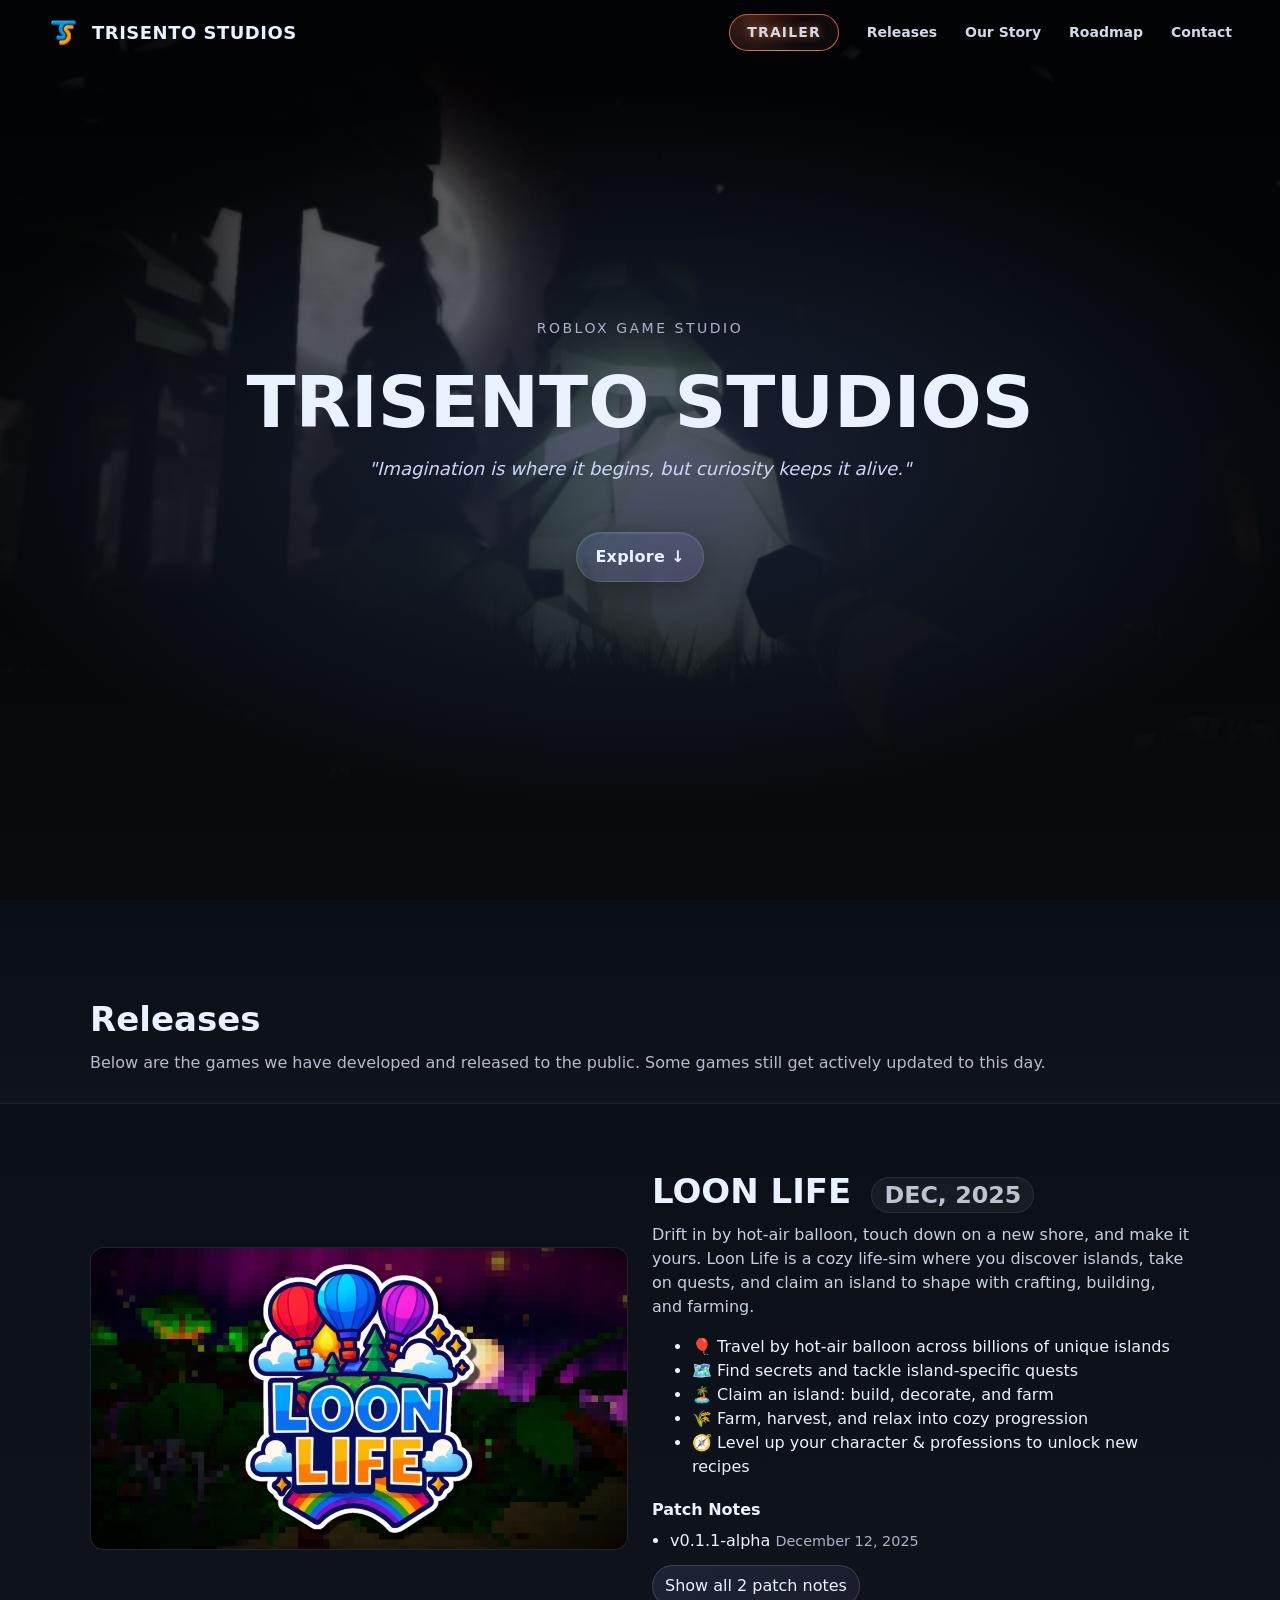
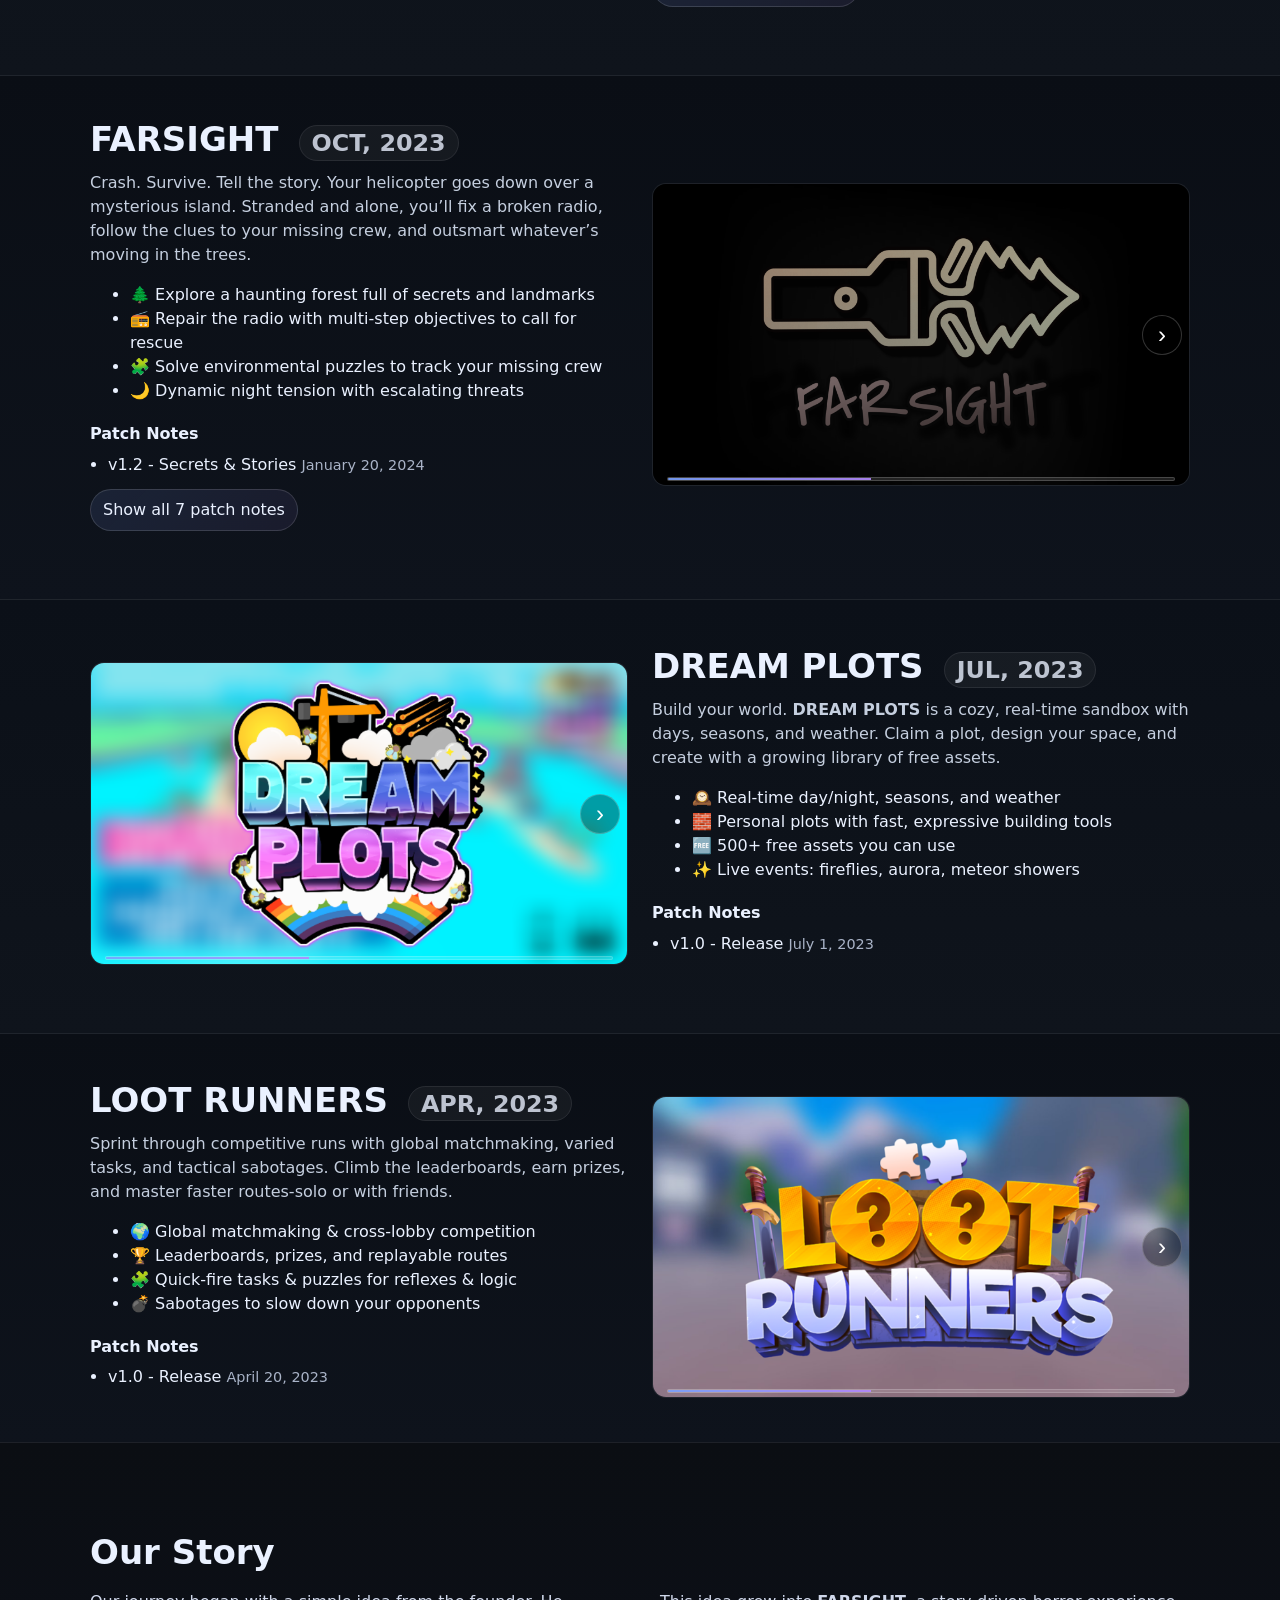
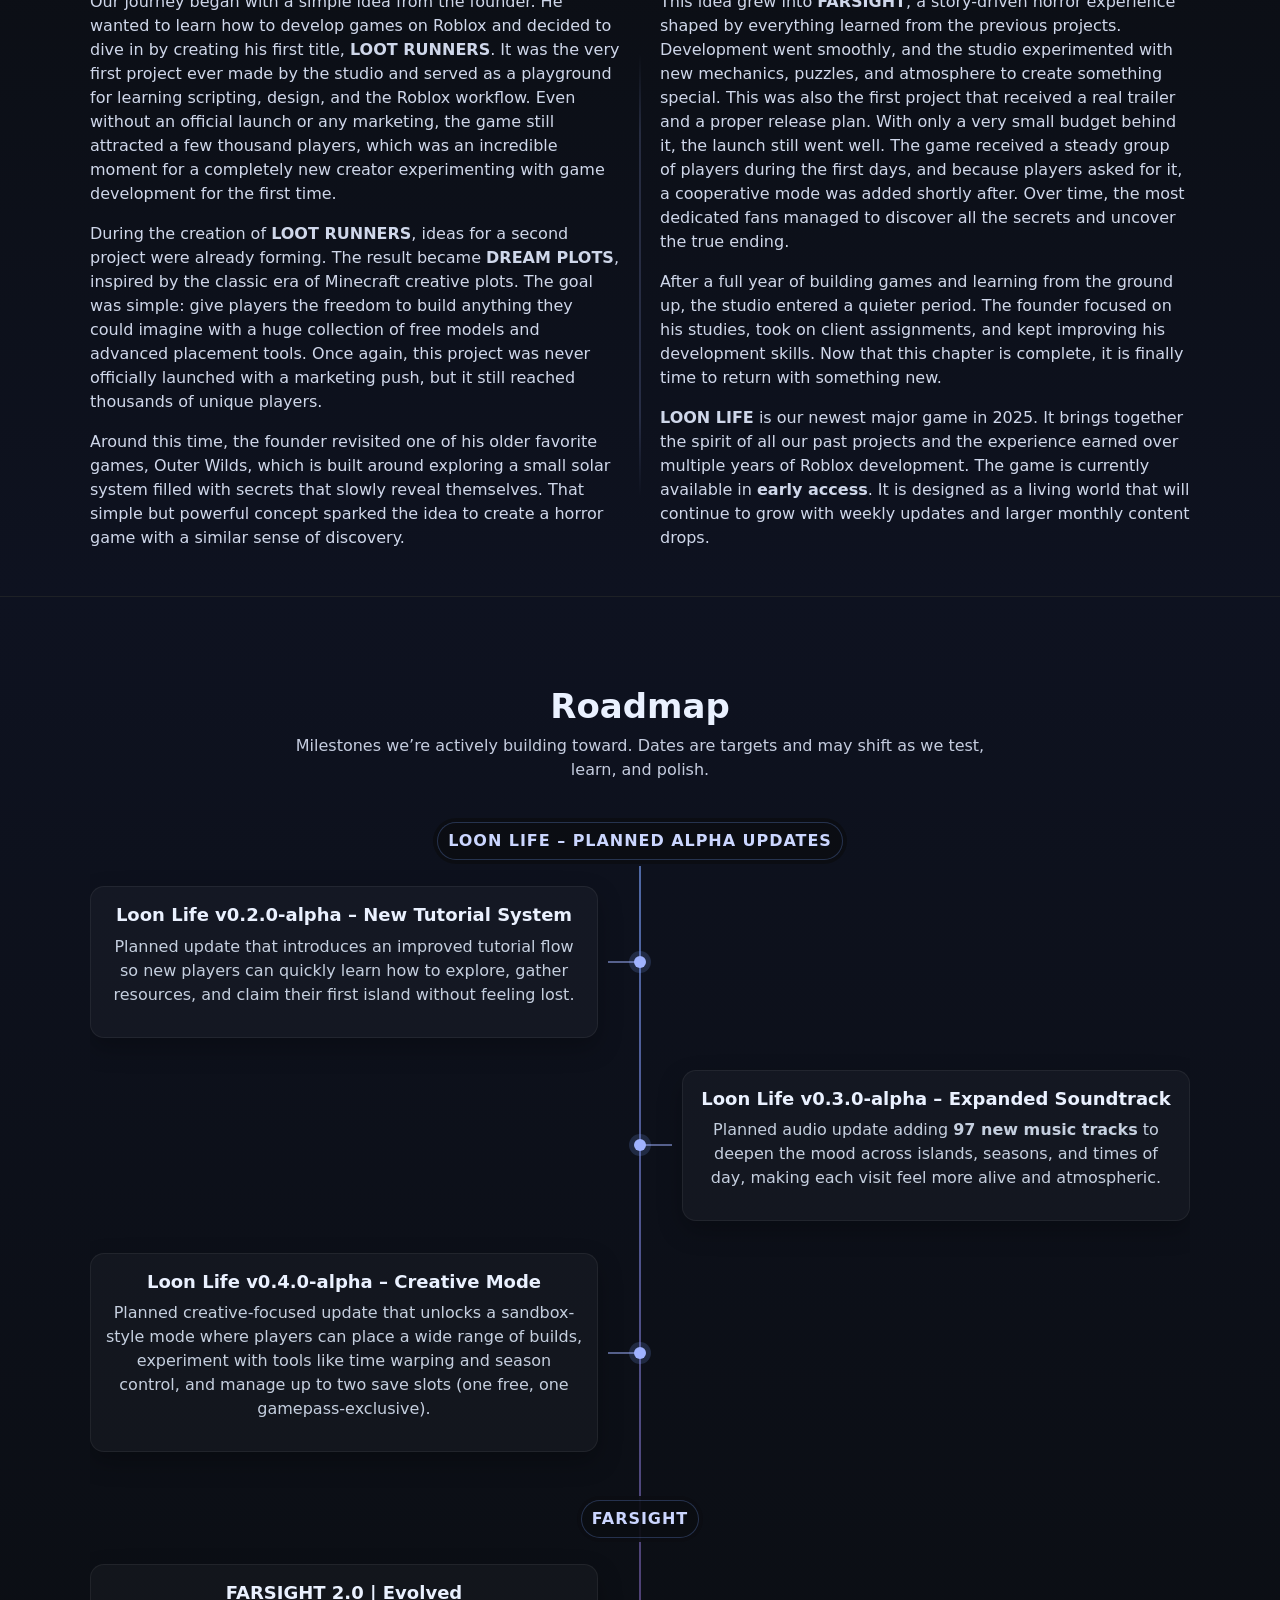
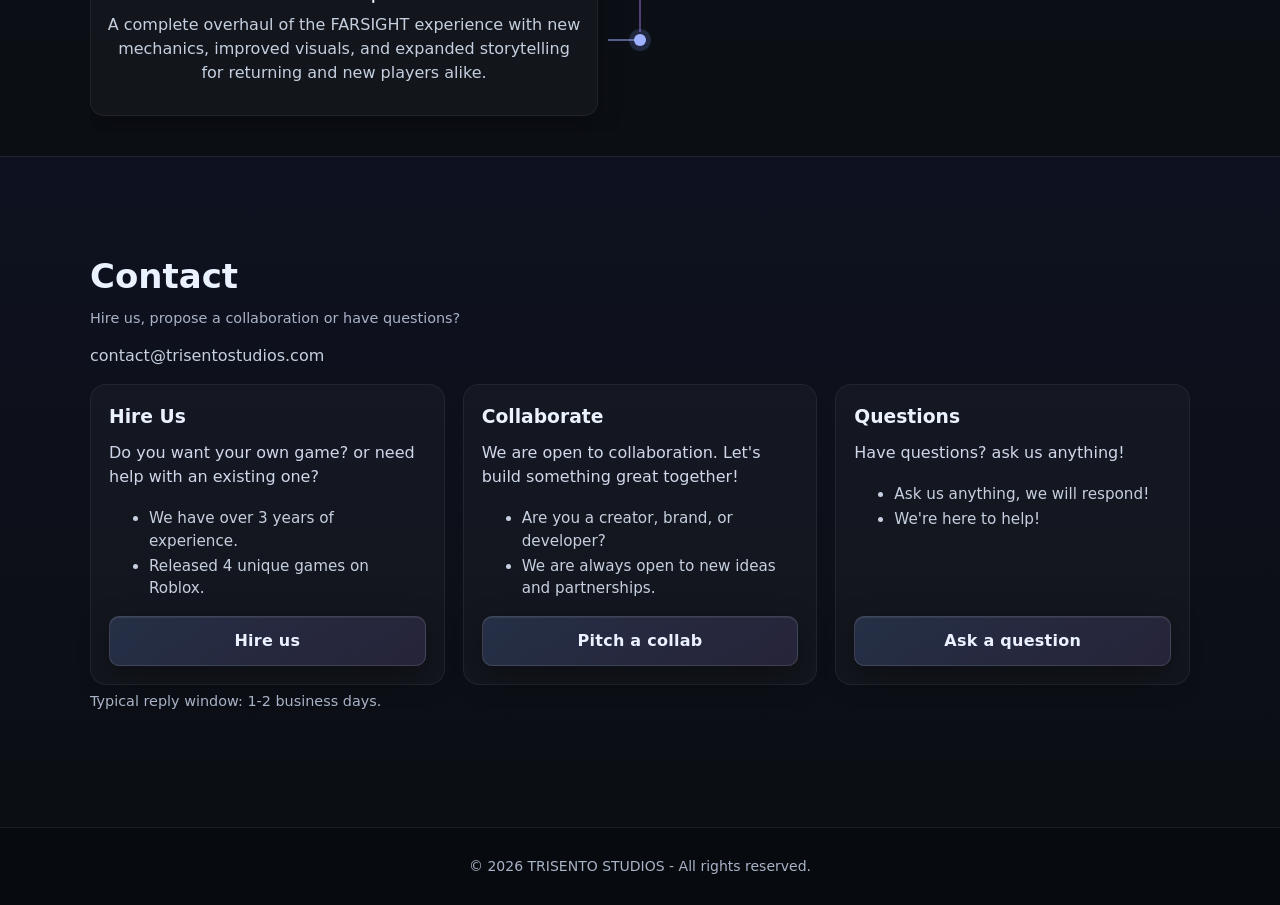
==== index.html @ 9a928b99 "Update patch notes date to December 12, 2025 Changed the patch notes date for v0.1.1-alpha from Dece" ====
<!DOCTYPE html>
<html lang="en">

<head>
  <meta charset="utf-8" />
  <meta name="viewport" content="width=device-width, initial-scale=1" />
  <title>TRISENTO STUDIOS</title>
  <meta name="description"
    content="TRISENTO STUDIOS - Crafting worlds, shaping stories, and sparking imagination on Roblox." />
  <link rel="icon" type="image/x-icon" href="assets/logo.ico" />
  <link rel="stylesheet" href="css/styles.css" />

  <script async src="https://www.googletagmanager.com/gtag/js?id=G-NSSGTGY1LD"></script>
  <script>
    window.dataLayer = window.dataLayer || [];
    function gtag() { dataLayer.push(arguments); }
    gtag('js', new Date());
    gtag('config', 'G-NSSGTGY1LD');
  </script>
</head>

<body id="top">
  <nav class="nav" id="nav">
    <a class="brand" href="#top" aria-label="TRISENTO STUDIOS">
      <img src="assets/logo.svg" alt="TRISENTO logo" onerror="this.style.display='none'" />
      <span>TRISENTO STUDIOS</span>
    </a>
    <div class="links" id="links">
      <a href="trailer/" class="nav-trailer-btn">
        <span class="nav-trailer-label">Trailer</span>
      </a>
      <a href="#releases" class="scroll">Releases</a>
      <a href="#story" class="scroll">Our Story</a>
      <a href="#roadmap" class="scroll">Roadmap</a>
      <a href="#contact" class="scroll">Contact</a>
    </div>
    <button class="menu-toggle" id="menuToggle" aria-label="Toggle menu" aria-expanded="false">
      <svg viewBox="0 0 24 24" aria-hidden="true">
        <path d="M3 6h18v2H3V6zm0 5h18v2H3v-2zm0 5h18v2H3v-2z" />
      </svg>
    </button>
  </nav>

  <header class="hero" role="banner">
    <div class="video-bg" aria-hidden="true">
      <video id="bgVideo" autoplay muted loop playsinline preload="metadata" poster="assets/hero-poster.webp">
        <source src="assets/hero.webm" type="video/webm" />
      </video>
      <link rel="preload" as="image" href="assets/hero-poster.webp" fetchpriority="high">
    </div>
    <div class="overlay" aria-hidden="true"></div>
    <div class="hero-inner">
      <div class="kicker">Roblox Game Studio</div>
      <h1 class="title">TRISENTO STUDIOS</h1>
      <p class="subtitle"><i>"Imagination is where it begins, but curiosity keeps it alive."</i></p>
      <a href="#releases" class="cta scroll">Explore ↓</a>
    </div>
  </header>

  <section id="releases" class="band band-1">
    <div class="section-wrap">
      <h2>Releases</h2>
      <p>Below are the games we have developed and released to the public. Some games still get actively updated to this
        day.</p>
    </div>
  </section>

  <section id="work-loonlife" class="band band-3 work-row alt-1">
    <div class="section-wrap grid cols-2 work-grid">
      <div class="work-gallery">
        <div class="gallery" id="gallery-loonlife">
          <button class="gal-btn gal-prev" aria-label="Previous">‹</button>
          <div class="gal-viewport">
            <div class="gal-track">
              <div class="gal-slide">
                <img src="assets/gallery/loon_life/teaser.webp" alt="LOON LIFE - Teaser" loading="lazy"
                  decoding="async" />
              </div>
            </div>
          </div>
          <button class="gal-btn gal-next" aria-label="Next">›</button>
        </div>
      </div>
      <div class="work-text">
        <h2>LOON LIFE <span class="work-year">DEC, 2025</span></h2>
        <p>Drift in by hot-air balloon, touch down on a new shore, and make it yours. Loon Life is a cozy life-sim where
          you discover islands, take on quests, and claim an island to shape with crafting, building, and farming.</p>
        <ul class="bullets">
          <li>🎈 Travel by hot-air balloon across billions of unique islands</li>
          <li>🗺️ Find secrets and tackle island-specific quests</li>
          <li>🏝️ Claim an island: build, decorate, and farm</li>
          <li>🌾 Farm, harvest, and relax into cozy progression</li>
          <li>🧭 Level up your character & professions to unlock new recipes</li>
        </ul>
        <div class="patchlist">
          <h3>Patch Notes</h3>
          <ul>
            <li><a href="patchnotes/index.html?id=loonlife-v0.1.1-alpha">v0.1.1-alpha</a> <span class="muted">December
                12,
                2025</span></li>
            <li><a href="patchnotes/index.html?id=loonlife-v0.1.0-alpha">v0.1.0-alpha</a> <span class="muted">December
                10,
                2025</span></li>
          </ul>
        </div>
      </div>
    </div>
  </section>

  <section id="work-farsight" class="band band-1 work-row alt-0">
    <div class="section-wrap grid cols-2 work-grid">
      <div class="work-text">
        <h2>FARSIGHT <span class="work-year">OCT, 2023</span></h2>
        <p>Crash. Survive. Tell the story. Your helicopter goes down over a mysterious island. Stranded and alone,
          you’ll fix a broken radio, follow the clues to your missing crew, and outsmart whatever’s moving in the trees.
        </p>
        <ul class="bullets">
          <li>🌲 Explore a haunting forest full of secrets and landmarks</li>
          <li>📻 Repair the radio with multi-step objectives to call for rescue</li>
          <li>🧩 Solve environmental puzzles to track your missing crew</li>
          <li>🌙 Dynamic night tension with escalating threats</li>
        </ul>
        <div class="patchlist">
          <h3>Patch Notes</h3>
          <ul>
            <li><a href="patchnotes/index.html?id=farsight-1.2">v1.2 - Secrets &amp; Stories</a> <span
                class="muted">January 20, 2024</span></li>
            <li><a href="patchnotes/index.html?id=farsight-1.1.2">v1.1.2 - Hotfixes</a> <span class="muted">January 4,
                2024</span></li>
            <li><a href="patchnotes/index.html?id=farsight-1.1.1">v1.1.1 - Hotfixes</a> <span class="muted">January 3,
                2024</span></li>
            <li><a href="patchnotes/index.html?id=farsight-1.1">v1.1 - CO-OP</a> <span class="muted">December 31,
                2023</span></li>
            <li><a href="patchnotes/index.html?id=farsight-1.0.2">v1.0.2 - Hotfixes</a> <span class="muted">November 20,
                2023</span></li>
            <li><a href="patchnotes/index.html?id=farsight-1.0.1">v1.0.1 - Tutorial</a> <span class="muted">October 30,
                2023</span></li>
            <li><a href="patchnotes/index.html?id=farsight-1.0">v1.0 - Release</a> <span class="muted">October 27,
                2023</span></li>
          </ul>
        </div>
      </div>
      <div class="work-gallery">
        <div class="gallery" id="gallery-farsight">
          <button class="gal-btn gal-prev" aria-label="Previous">‹</button>
          <div class="gal-viewport">
            <div class="gal-track">
              <div class="gal-slide">
                <img src="assets/gallery/farsight/farsight.webp" alt="FARSIGHT - Logo" loading="lazy"
                  decoding="async" />
              </div>
              <div class="gal-slide">
                <img src="assets/gallery/farsight/powerplant.webp" alt="FARSIGHT - Powerplant" loading="lazy"
                  decoding="async" />
                <div class="gal-caption">
                  <div class="cap-title">Powerplant</div>
                  <div class="cap-desc">FARSIGHT</div>
                </div>
              </div>
              <div class="gal-slide">
                <img src="assets/gallery/farsight/powerplant_control_room.webp" alt="FARSIGHT - Powerplant control room"
                  loading="lazy" decoding="async" />
                <div class="gal-caption">
                  <div class="cap-title">Powerplant</div>
                  <div class="cap-desc">FARSIGHT</div>
                </div>
              </div>
              <div class="gal-slide">
                <img src="assets/gallery/farsight/diner.webp" alt="FARSIGHT - Diner" loading="lazy" decoding="async" />
                <div class="gal-caption">
                  <div class="cap-title">Diner</div>
                  <div class="cap-desc">FARSIGHT</div>
                </div>
              </div>
              <div class="gal-slide">
                <img src="assets/gallery/farsight/crashsite.webp" alt="FARSIGHT - Crash Site" loading="lazy"
                  decoding="async" />
                <div class="gal-caption">
                  <div class="cap-title">Crash Site</div>
                  <div class="cap-desc">FARSIGHT</div>
                </div>
              </div>
              <div class="gal-slide">
                <img src="assets/gallery/farsight/church.webp" alt="FARSIGHT - Church" loading="lazy"
                  decoding="async" />
                <div class="gal-caption">
                  <div class="cap-title">Church</div>
                  <div class="cap-desc">FARSIGHT</div>
                </div>
              </div>
              <div class="gal-slide">
                <img src="assets/gallery/farsight/campsite.webp" alt="FARSIGHT - Campsite" loading="lazy"
                  decoding="async" />
                <div class="gal-caption">
                  <div class="cap-title">Campsite</div>
                  <div class="cap-desc">FARSIGHT</div>
                </div>
              </div>
              <div class="gal-slide">
                <img src="assets/gallery/farsight/construction_site.webp" alt="FARSIGHT - Construction Site"
                  loading="lazy" decoding="async" />
                <div class="gal-caption">
                  <div class="cap-title">Construction Site</div>
                  <div class="cap-desc">FARSIGHT</div>
                </div>
              </div>
              <div class="gal-slide">
                <img src="assets/gallery/farsight/flats1.webp" alt="FARSIGHT - Flats" loading="lazy" decoding="async" />
                <div class="gal-caption">
                  <div class="cap-title">Flats</div>
                  <div class="cap-desc">FARSIGHT</div>
                </div>
              </div>
              <div class="gal-slide">
                <img src="assets/gallery/farsight/flats2.webp" alt="FARSIGHT - Flats" loading="lazy" decoding="async" />
                <div class="gal-caption">
                  <div class="cap-title">Flats</div>
                  <div class="cap-desc">FARSIGHT</div>
                </div>
              </div>
              <div class="gal-slide">
                <img src="assets/gallery/farsight/garages.webp" alt="FARSIGHT - Garages" loading="lazy"
                  decoding="async" />
                <div class="gal-caption">
                  <div class="cap-title">Garages</div>
                  <div class="cap-desc">FARSIGHT</div>
                </div>
              </div>
              <div class="gal-slide">
                <img src="assets/gallery/farsight/jerrycan.webp" alt="FARSIGHT - Jerrycan" loading="lazy"
                  decoding="async" />
                <div class="gal-caption">
                  <div class="cap-title">Garages</div>
                  <div class="cap-desc">FARSIGHT</div>
                </div>
              </div>
              <div class="gal-slide">
                <img src="assets/gallery/farsight/garage.webp" alt="FARSIGHT - Garage" loading="lazy"
                  decoding="async" />
                <div class="gal-caption">
                  <div class="cap-title">Garages</div>
                  <div class="cap-desc">FARSIGHT</div>
                </div>
              </div>
              <div class="gal-slide">
                <img src="assets/gallery/farsight/stalker_house.webp" alt="FARSIGHT - Stalker House" loading="lazy"
                  decoding="async" />
                <div class="gal-caption">
                  <div class="cap-title">Stalker House</div>
                  <div class="cap-desc">FARSIGHT</div>
                </div>
              </div>
              <div class="gal-slide">
                <img src="assets/gallery/farsight/stalker_house_back.webp" alt="FARSIGHT - Stalker House Back"
                  loading="lazy" decoding="async" />
                <div class="gal-caption">
                  <div class="cap-title">Stalker House</div>
                  <div class="cap-desc">FARSIGHT</div>
                </div>
              </div>
              <div class="gal-slide">
                <img src="assets/gallery/farsight/tent1.webp" alt="FARSIGHT - Tent" loading="lazy" decoding="async" />
                <div class="gal-caption">
                  <div class="cap-title">Tent</div>
                  <div class="cap-desc">FARSIGHT</div>
                </div>
              </div>
              <div class="gal-slide">
                <img src="assets/gallery/farsight/tent2.webp" alt="FARSIGHT - Tent" loading="lazy" decoding="async" />
                <div class="gal-caption">
                  <div class="cap-title">Tent</div>
                  <div class="cap-desc">FARSIGHT</div>
                </div>
              </div>
              <div class="gal-slide">
                <img src="assets/gallery/farsight/shipwreck.webp" alt="FARSIGHT - Shipwreck" loading="lazy"
                  decoding="async" />
                <div class="gal-caption">
                  <div class="cap-title">Shipwreck</div>
                  <div class="cap-desc">FARSIGHT</div>
                </div>
              </div>
              <div class="gal-slide">
                <img src="assets/gallery/farsight/boat.webp" alt="FARSIGHT - Boat" loading="lazy" decoding="async" />
                <div class="gal-caption">
                  <div class="cap-title">Shipwreck</div>
                  <div class="cap-desc">FARSIGHT</div>
                </div>
              </div>
              <div class="gal-slide">
                <img src="assets/gallery/farsight/bridge.webp" alt="FARSIGHT - Bridge" loading="lazy"
                  decoding="async" />
                <div class="gal-caption">
                  <div class="cap-title">Bridge</div>
                  <div class="cap-desc">FARSIGHT</div>
                </div>
              </div>
              <div class="gal-slide">
                <img src="assets/gallery/farsight/helipad.webp" alt="FARSIGHT - Helipad" loading="lazy"
                  decoding="async" />
                <div class="gal-caption">
                  <div class="cap-title">Helipad</div>
                  <div class="cap-desc">FARSIGHT</div>
                </div>
              </div>
              <div class="gal-slide">
                <img src="assets/gallery/farsight/hospital.webp" alt="FARSIGHT - Hospital" loading="lazy"
                  decoding="async" />
                <div class="gal-caption">
                  <div class="cap-title">Hospital</div>
                  <div class="cap-desc">FARSIGHT</div>
                </div>
              </div>
              <div class="gal-slide">
                <img src="assets/gallery/farsight/hospital_room.webp" alt="FARSIGHT - Hospital Room" loading="lazy"
                  decoding="async" />
                <div class="gal-caption">
                  <div class="cap-title">Hospital</div>
                  <div class="cap-desc">FARSIGHT</div>
                </div>
              </div>
              <div class="gal-slide">
                <img src="assets/gallery/farsight/houses.webp" alt="FARSIGHT - Houses" loading="lazy"
                  decoding="async" />
                <div class="gal-caption">
                  <div class="cap-title">Houses</div>
                  <div class="cap-desc">FARSIGHT</div>
                </div>
              </div>
              <div class="gal-slide">
                <img src="assets/gallery/farsight/lighthouse.webp" alt="FARSIGHT - Lighthouse" loading="lazy"
                  decoding="async" />
                <div class="gal-caption">
                  <div class="cap-title">Lighthouse</div>
                  <div class="cap-desc">FARSIGHT</div>
                </div>
              </div>
              <div class="gal-slide">
                <img src="assets/gallery/farsight/playground.webp" alt="FARSIGHT - Playground" loading="lazy"
                  decoding="async" />
                <div class="gal-caption">
                  <div class="cap-title">Playground</div>
                  <div class="cap-desc">FARSIGHT</div>
                </div>
              </div>
              <div class="gal-slide">
                <img src="assets/gallery/farsight/radiotower.webp" alt="FARSIGHT - Radiotower" loading="lazy"
                  decoding="async" />
                <div class="gal-caption">
                  <div class="cap-title">Radiotower</div>
                  <div class="cap-desc">FARSIGHT</div>
                </div>
              </div>
              <div class="gal-slide">
                <img src="assets/gallery/farsight/transmission_tower.webp" alt="FARSIGHT - Transmission Tower"
                  loading="lazy" decoding="async" />
                <div class="gal-caption">
                  <div class="cap-title">Transmission Tower</div>
                  <div class="cap-desc">FARSIGHT</div>
                </div>
              </div>
              <div class="gal-slide">
                <img src="assets/gallery/farsight/trashsite.webp" alt="FARSIGHT - Trash Site" loading="lazy"
                  decoding="async" />
                <div class="gal-caption">
                  <div class="cap-title">Trash Site</div>
                  <div class="cap-desc">FARSIGHT</div>
                </div>
              </div>
              <div class="gal-slide">
                <img src="assets/gallery/farsight/watertank.webp" alt="FARSIGHT - Water Tank" loading="lazy"
                  decoding="async" />
                <div class="gal-caption">
                  <div class="cap-title">Water Tank</div>
                  <div class="cap-desc">FARSIGHT</div>
                </div>
              </div>
              <div class="gal-slide">
                <img src="assets/gallery/farsight/map.webp" alt="FARSIGHT - Map" loading="lazy" decoding="async" />
                <div class="gal-caption">
                  <div class="cap-title">Map</div>
                  <div class="cap-desc">FARSIGHT</div>
                </div>
              </div>
            </div>
          </div>
          <button class="gal-btn gal-next" aria-label="Next">›</button>
        </div>
      </div>
    </div>
  </section>

  <section id="work-dreamplots" class="band band-3 work-row alt-1">
    <div class="section-wrap grid cols-2 work-grid">
      <div class="work-gallery">
        <div class="gallery" id="gallery-dreamplots">
          <button class="gal-btn gal-prev" aria-label="Previous">‹</button>
          <div class="gal-viewport">
            <div class="gal-track">
              <div class="gal-slide">
                <img src="assets/gallery/dream_plots/intro.webp" alt="DREAM PLOTS - Intro" loading="lazy"
                  decoding="async" />
              </div>
              <div class="gal-slide">
                <img src="assets/gallery/dream_plots/showcase1.webp" alt="DREAM PLOTS - Showcase 1" loading="lazy"
                  decoding="async" />
              </div>
              <div class="gal-slide">
                <img src="assets/gallery/dream_plots/showcase2.webp" alt="DREAM PLOTS - Showcase 2" loading="lazy"
                  decoding="async" />
              </div>
              <div class="gal-slide">
                <img src="assets/gallery/dream_plots/showcase3.webp" alt="DREAM PLOTS - Showcase 3" loading="lazy"
                  decoding="async" />
              </div>
            </div>
          </div>
          <button class="gal-btn gal-next" aria-label="Next">›</button>
        </div>
      </div>
      <div class="work-text">
        <h2>DREAM PLOTS <span class="work-year">JUL, 2023</span></h2>
        <p>Build your world. <strong>DREAM PLOTS</strong> is a cozy, real-time sandbox with days, seasons, and weather.
          Claim a plot, design your space, and create with a growing library of free assets.</p>
        <ul class="bullets">
          <li>🕰️ Real-time day/night, seasons, and weather</li>
          <li>🧱 Personal plots with fast, expressive building tools</li>
          <li>🆓 500+ free assets you can use</li>
          <li>✨ Live events: fireflies, aurora, meteor showers</li>
        </ul>
        <div class="patchlist">
          <h3>Patch Notes</h3>
          <ul>
            <li><a href="patchnotes/index.html?id=dreamplots-1.0">v1.0 - Release</a> <span class="muted">July 1,
                2023</span></li>
          </ul>
        </div>
      </div>
    </div>
  </section>

  <section id="work-lootrunners" class="band band-1 work-row alt-0 last-divider">
    <div class="section-wrap grid cols-2 work-grid">
      <div class="work-text">
        <h2>LOOT RUNNERS <span class="work-year">APR, 2023</span></h2>
        <p>Sprint through competitive runs with global matchmaking, varied tasks, and tactical sabotages. Climb the
          leaderboards, earn prizes, and master faster routes-solo or with friends.</p>
        <ul class="bullets">
          <li>🌍 Global matchmaking &amp; cross-lobby competition</li>
          <li>🏆 Leaderboards, prizes, and replayable routes</li>
          <li>🧩 Quick-fire tasks &amp; puzzles for reflexes &amp; logic</li>
          <li>💣 Sabotages to slow down your opponents</li>
        </ul>
        <div class="patchlist">
          <h3>Patch Notes</h3>
          <ul>
            <li><a href="patchnotes/index.html?id=lootrunners-1.0">v1.0 - Release</a> <span class="muted">April 20,
                2023</span></li>
          </ul>
        </div>
      </div>
      <div class="work-gallery">
        <div class="gallery" id="gallery-lootrunners">
          <button class="gal-btn gal-prev" aria-label="Previous">‹</button>
          <div class="gal-viewport">
            <div class="gal-track">
              <div class="gal-slide">
                <img src="assets/gallery/loot_runners/introduction.webp" alt="LOOT RUNNERS - Introduction"
                  loading="lazy" decoding="async" />
              </div>
              <div class="gal-slide">
                <img src="assets/gallery/loot_runners/lobby.webp" alt="LOOT RUNNERS - Lobby" loading="lazy"
                  decoding="async" />
                <div class="gal-caption">
                  <div class="cap-title">Lobby</div>
                  <div class="cap-desc">LOOT RUNNERS</div>
                </div>
              </div>
              <div class="gal-slide">
                <img src="assets/gallery/loot_runners/dome.webp" alt="LOOT RUNNERS - Dome" loading="lazy"
                  decoding="async" />
                <div class="gal-caption">
                  <div class="cap-title">Dome</div>
                  <div class="cap-desc">LOOT RUNNERS</div>
                </div>
              </div>
              <div class="gal-slide">
                <img src="assets/gallery/loot_runners/dome_ending.webp" alt="LOOT RUNNERS - Dome Ending" loading="lazy"
                  decoding="async" />
                <div class="gal-caption">
                  <div class="cap-title">Dome Ending</div>
                  <div class="cap-desc">LOOT RUNNERS</div>
                </div>
              </div>
              <div class="gal-slide">
                <img src="assets/gallery/loot_runners/buccaneer_bluffs.webp" alt="LOOT RUNNERS - Buccaneer Bluffs"
                  loading="lazy" decoding="async" />
                <div class="gal-caption">
                  <div class="cap-title">Buccaneer Bluffs</div>
                  <div class="cap-desc">LOOT RUNNERS</div>
                </div>
              </div>
              <div class="gal-slide">
                <img src="assets/gallery/loot_runners/buccaneer_bluffs_2.webp" alt="LOOT RUNNERS - Buccaneer Bluffs"
                  loading="lazy" decoding="async" />
                <div class="gal-caption">
                  <div class="cap-title">Buccaneer Bluffs</div>
                  <div class="cap-desc">LOOT RUNNERS</div>
                </div>
              </div>
              <div class="gal-slide">
                <img src="assets/gallery/loot_runners/marauders_mount.webp" alt="LOOT RUNNERS - Marauder's Mount"
                  loading="lazy" decoding="async" />
                <div class="gal-caption">
                  <div class="cap-title">Marauder's Mount</div>
                  <div class="cap-desc">LOOT RUNNERS</div>
                </div>
              </div>
              <div class="gal-slide">
                <img src="assets/gallery/loot_runners/pilgrims_point.webp" alt="LOOT RUNNERS - Pilgrim's Point"
                  loading="lazy" decoding="async" />
                <div class="gal-caption">
                  <div class="cap-title">Pilgrim's Point</div>
                  <div class="cap-desc">LOOT RUNNERS</div>
                </div>
              </div>
              <div class="gal-slide">
                <img src="assets/gallery/loot_runners/shipwreck_summit.webp" alt="LOOT RUNNERS - Shipwreck Summit"
                  loading="lazy" decoding="async" />
                <div class="gal-caption">
                  <div class="cap-title">Shipwreck Summit</div>
                  <div class="cap-desc">LOOT RUNNERS</div>
                </div>
              </div>
              <div class="gal-slide">
                <img src="assets/gallery/loot_runners/symphony_seafront.webp" alt="LOOT RUNNERS - Symphony Seafront"
                  loading="lazy" decoding="async" />
                <div class="gal-caption">
                  <div class="cap-title">Symphony Seafront</div>
                  <div class="cap-desc">LOOT RUNNERS</div>
                </div>
              </div>
              <div class="gal-slide">
                <img src="assets/gallery/loot_runners/corsairs_retreat.webp" alt="LOOT RUNNERS - Corsair's Retreat"
                  loading="lazy" decoding="async" />
                <div class="gal-caption">
                  <div class="cap-title">Corsair's Retreat</div>
                  <div class="cap-desc">LOOT RUNNERS</div>
                </div>
              </div>
            </div>
          </div>
          <button class="gal-btn gal-next" aria-label="Next">›</button>
        </div>
      </div>
    </div>
  </section>

  <section id="story" class="band band-5">
    <div class="section-wrap">
      <h2>Our Story</h2>
      <div class="story-split">
        <div class="story-col">
          <p>Our journey began with a simple idea from the founder. He wanted to learn how to develop games on Roblox
            and decided to dive in by creating his first title, <strong>LOOT RUNNERS</strong>. It was the very first
            project ever made by the studio and served as a playground for learning scripting, design, and the Roblox
            workflow. Even without an official launch or any marketing, the game still attracted a few thousand players,
            which was an incredible moment for a completely new creator experimenting with game development for the
            first time.</p>

          <p>During the creation of <strong>LOOT RUNNERS</strong>, ideas for a second project were already forming. The
            result became <strong>DREAM PLOTS</strong>, inspired by the classic era of Minecraft creative plots. The
            goal was simple: give players the freedom to build anything they could imagine with a huge collection of
            free models and advanced placement tools. Once again, this project was never officially launched with a
            marketing push, but it still reached thousands of unique players.</p>

          <p>Around this time, the founder revisited one of his older favorite games, Outer Wilds, which is built around
            exploring a small solar system filled with secrets that slowly reveal themselves. That simple but powerful
            concept sparked the idea to create a horror game with a similar sense of discovery.</p>
        </div>

        <div class="story-col">
          <p>This idea grew into <strong>FARSIGHT</strong>, a story-driven horror experience shaped by everything
            learned from the previous projects. Development went smoothly, and the studio experimented with new
            mechanics, puzzles, and atmosphere to create something special. This was also the first project that
            received a real trailer and a proper release plan. With only a very small budget behind it, the launch still
            went well. The game received a steady group of players during the first days, and because players asked for
            it, a cooperative mode was added shortly after. Over time, the most dedicated fans managed to discover all
            the secrets and uncover the true ending.</p>

          <p>After a full year of building games and learning from the ground up, the studio entered a quieter period.
            The founder focused on his studies, took on client assignments, and kept improving his development skills.
            Now that this chapter is complete, it is finally time to return with something new.</p>

          <p><strong>LOON LIFE</strong> is our newest major game in 2025. It brings together the spirit of all our past
            projects
            and the experience earned over multiple years of Roblox development. The game is currently available in
            <strong>early access</strong>. It is designed as a living world that will continue to grow with weekly
            updates and larger monthly content drops.
          </p>
        </div>
      </div>
    </div>
  </section>

  <section id="roadmap" class="band band-6">
    <div class="section-wrap">
      <h2>Roadmap</h2>
      <p class="roadmap-lead">
        Milestones we’re actively building toward. Dates are targets and may shift as we test,
        learn, and polish.
      </p>

      <div class="timeline-alt">
        <div class="tl-rail" aria-hidden="true"></div>

        <div class="tl-year-badge">LOON LIFE – PLANNED ALPHA UPDATES</div>

        <article class="tl-node left">
          <div class="tl-dot" aria-hidden="true"></div>
          <div class="tl-card">
            <h3>Loon Life v0.2.0-alpha – New Tutorial System</h3>
            <p>
              Planned update that introduces an improved tutorial flow so new players can quickly
              learn how to explore, gather resources, and claim their first island without feeling lost.
            </p>
          </div>
        </article>

        <article class="tl-node right">
          <div class="tl-dot" aria-hidden="true"></div>
          <div class="tl-card">
            <h3>Loon Life v0.3.0-alpha – Expanded Soundtrack</h3>
            <p>
              Planned audio update adding <strong>97 new music tracks</strong> to deepen the mood across
              islands, seasons, and times of day, making each visit feel more alive and atmospheric.
            </p>
          </div>
        </article>

        <article class="tl-node left">
          <div class="tl-dot" aria-hidden="true"></div>
          <div class="tl-card">
            <h3>Loon Life v0.4.0-alpha – Creative Mode</h3>
            <p>
              Planned creative-focused update that unlocks a sandbox-style mode where players can place
              a wide range of builds, experiment with tools like time warping and season control, and manage
              up to two save slots (one free, one gamepass-exclusive).
            </p>
          </div>
        </article>

        <div class="tl-year-badge next">FARSIGHT</div>
        <article class="tl-node left">
          <div class="tl-dot" aria-hidden="true"></div>
          <div class="tl-card">
            <h3>FARSIGHT 2.0 | Evolved</h3>
            <p>
              A complete overhaul of the FARSIGHT experience with new mechanics, improved visuals,
              and expanded storytelling for returning and new players alike.
            </p>
          </div>
        </article>
      </div>
    </div>
  </section>

  <section id="contact" class="band band-6">
    <div class="section-wrap">
      <h2>Contact</h2>
      <p class="muted">Hire us, propose a collaboration or have questions?</p>
      <p>contact@trisentostudios.com</p>
      <div class="contact-options">
        <article class="option">
          <h3>Hire Us</h3>
          <p>Do you want your own game? or need help with an existing one?</p>
          <ul class="bullets small">
            <li>We have over 3 years of experience.</li>
            <li>Released 4 unique games on Roblox.</li>
          </ul>
          <a class="btn cta full" href="mailto:contact@trisentostudios.com?subject=Hire%20TRISENTO%20STUDIOS">Hire
            us</a>
        </article>
        <article class="option">
          <h3>Collaborate</h3>
          <p>We are open to collaboration. Let's build something great together!</p>
          <ul class="bullets small">
            <li>Are you a creator, brand, or developer?</li>
            <li>We are always open to new ideas and partnerships.</li>
          </ul>
          <a class="btn cta full" href="mailto:contact@trisentostudios.com?subject=Collaboration">Pitch a collab</a>
        </article>
        <article class="option">
          <h3>Questions</h3>
          <p>Have questions? ask us anything!</p>
          <ul class="bullets small">
            <li>Ask us anything, we will respond!</li>
            <li>We're here to help!</li>
          </ul>
          <a class="btn cta full" href="mailto:contact@trisentostudios.com?subject=Question">Ask a question</a>
        </article>
      </div>
      <p class="muted">Typical reply window: 1-2 business days.</p>
    </div>
  </section>

  <div id="note-modal" role="dialog" aria-modal="true" aria-hidden="true">
    <div class="modal-panel">
      <button id="note-close" class="modal-close" aria-label="Close patch note">×</button>
      <div id="note-modal-body"></div>
    </div>
  </div>
  
  <section id="trailer-teaser" class="trailer-bar">
    <div class="section-wrap trailer-bar-inner">
      <div class="trailer-bar-copy">
        <span class="chip">New</span>
        <span class="chip">Early Access</span>
        <h3 class="trailer-bar-title">Watch the LOON LIFE trailer</h3>
        <p class="trailer-bar-sub">
          A cozy island life-sim now available to explore in <strong>early access</strong>.
        </p>
        <br>
        <a href="trailer/" class="nav-trailer-btn">
          <span class="nav-trailer-label">Watch full trailer →</span>
        </a>
      </div>

      <div class="trailer-bar-media">
        <div class="trailer-bar-video">
          <video autoplay muted loop playsinline preload="metadata" poster="assets/loonlife-trailer-poster.webp">
            <source src="assets/loonlife-trailer.webm" type="video/webm" />
          </video>
        </div>
      </div>
    </div>
  </section>

  <footer class="footer">© <span id="year"></span> TRISENTO STUDIOS - All rights reserved.</footer>

  <script src="js/main.js?v=2" defer></script>
</body>

</html>
---- css/styles.css ----
:root {
  --bg: #0b0e13;
  --bg-2: #0f141c;
  --text: #eaf1ff;
  --muted: #a9b3c7;
  --brand: #7aa2ff;
  --brand-2: #b388ff;
  --glass: rgba(15, 20, 28, .55);
  --blur: 12px;
  --radius: 16px;
}

*,
*::before,
*::after {
  box-sizing: border-box;
}

html,
body {
  height: 100%;
}

body {
  margin: 0;
  color: var(--text);
  background: #070a0f;
  font-family: ui-sans-serif, system-ui, -apple-system, Segoe UI, Roboto, "Helvetica Neue", Arial, "Apple Color Emoji", "Segoe UI Emoji";
  line-height: 1.5;
  scroll-behavior: smooth;
  padding-bottom: clamp(80px, 14vh, 130px);
}

a {
  color: inherit;
  text-decoration: none;
}

.nav {
  position: fixed;
  inset-inline: 0;
  top: 0;
  z-index: 50;
  display: flex;
  align-items: center;
  justify-content: space-between;
  padding: 14px clamp(16px, 4vw, 48px);
  transition: background .25s ease, box-shadow .25s ease, backdrop-filter .25s ease;
  background: transparent;
}

.nav.scrolled {
  background: rgba(5, 7, 10, .6);
  backdrop-filter: saturate(140%) blur(8px);
  box-shadow: 0 2px 16px rgba(0, 0, 0, .25);
}

.brand {
  display: flex;
  align-items: center;
  gap: 12px;
  font-weight: 700;
  letter-spacing: .5px;
}

.brand img {
  height: 32px;
}

.brand span {
  font-size: clamp(16px, 2.2vw, 18px);
}

.links {
  display: flex;
  align-items: center;
  gap: clamp(12px, 2.2vw, 28px);
}

.links a {
  opacity: .9;
  font-weight: 600;
  font-size: clamp(13px, 1.6vw, 14px);
}

.links a:hover {
  opacity: 1;
}

.menu-toggle {
  display: none;
  background: transparent;
  border: 0;
  padding: 8px;
  cursor: pointer;
}

.menu-toggle svg {
  width: 28px;
  height: 28px;
  fill: var(--text);
}

@media (max-width:900px) {
  .links {
    display: none;
  }

  .links.show {
    position: fixed;
    inset: 64px 12px auto 12px;
    display: flex;
    flex-direction: column;
    gap: 10px;
    background: var(--glass);
    backdrop-filter: blur(var(--blur));
    padding: 12px;
    border-radius: 12px;
    border: 1px solid rgba(255, 255, 255, .06);
  }

  .menu-toggle {
    display: inline-flex;
  }
}

.hero {
  position: relative;
  min-height: 100svh;
  display: grid;
  place-items: center;
  overflow: hidden;
  z-index: 0;
}

.video-bg {
  position: absolute;
  inset: 0;
  z-index: -2;
  overflow: hidden;
}

.video-bg video,
.video-bg img {
  position: absolute;
  inset: 0;
  width: 100%;
  height: 100%;
  object-fit: cover;
}

.overlay {
  position: absolute;
  inset: 0;
  z-index: -1;
  background:
    radial-gradient(1200px 600px at 50% 50%, rgba(122, 162, 255, .18), transparent 60%),
    linear-gradient(180deg, rgba(3, 5, 8, .5), rgba(5, 8, 12, .8) 60%, rgba(10, 12, 16, .95) 100%);
}

.hero-inner {
  text-align: center;
  padding: clamp(16px, 4vw, 48px);
  max-width: 1100px;
}

.kicker {
  font-size: clamp(12px, 1.6vw, 14px);
  letter-spacing: .18em;
  text-transform: uppercase;
  color: var(--muted);
}

.title {
  margin: .35em 0 .2em;
  font-weight: 900;
  line-height: 1.05;
  font-size: clamp(32px, 7.5vw, 72px);
}

.subtitle {
  color: #ccd6f6;
  font-size: clamp(14px, 2.2vw, 18px);
  max-width: 60ch;
  margin-inline: auto;
}

.cta {
  margin-top: clamp(16px, 3vw, 32px);
  display: inline-flex;
  align-items: center;
  gap: 12px;
  font-weight: 700;
  letter-spacing: .25px;
  border-radius: 999px;
  padding: 12px 18px;
  border: 1px solid rgba(255, 255, 255, .12);
  background: linear-gradient(135deg, rgba(122, 162, 255, .18), rgba(179, 136, 255, .12));
  box-shadow: inset 0 1px 0 rgba(255, 255, 255, .08), 0 10px 30px rgba(0, 0, 0, .35);
}

.cta:hover {
  transform: translateY(-1px);
}

.btn.small {
  padding: 8px 14px;
  font-size: 14px;
}

.band {
  position: relative;
  z-index: 1;
  background: var(--bg);
}

.band-1 {
  background: linear-gradient(180deg, #0a0e15, #0e131c);
}

.band-2 {
  background: linear-gradient(180deg, #0e131c, #0b1018);
}

.band-3 {
  background: linear-gradient(180deg, #0b1018, #0f141c);
}

.band-4 {
  background: linear-gradient(180deg, #0f141c, #0b0e13);
}

.band-5 {
  background: linear-gradient(180deg, #0b0e13, #0e1220);
}

.band-6 {
  background: linear-gradient(180deg, #0e1220, #0b0e13);
}

section {
  padding: clamp(56px, 10vw, 100px) clamp(16px, 5vw, 80px);
}

.section-wrap {
  max-width: 1100px;
  margin: 0 auto;
}

h2 {
  font-size: clamp(22px, 4vw, 34px);
  margin: 0 0 12px;
  line-height: 1.15;
}

p {
  color: #c5cfdf;
  margin: .4em 0 1em;
}

.muted {
  color: var(--muted);
  font-size: .9em;
}

.grid {
  display: grid;
  gap: 24px;
}

@media (min-width:900px) {
  .grid.cols-2 {
    grid-template-columns: 1fr 1fr;
  }
}

.card {
  background: rgba(255, 255, 255, .03);
  border: 1px solid rgba(255, 255, 255, .06);
  border-radius: var(--radius);
  padding: 18px;
}

.input,
.textarea {
  width: 100%;
  padding: 10px;
  border-radius: 10px;
  border: 1px solid rgba(255, 255, 255, .15);
  background: rgba(255, 255, 255, .04);
  color: var(--text);
}

.btn {
  border-radius: 10px;
}

.work-grid {
  align-items: center;
  grid-template-columns: 1fr 1fr;
}

.work-row {
  padding-block: clamp(36px, 6vw, 68px);
}

.work-row+.work-row {
  border-top: 1px solid rgba(255, 255, 255, .07);
  margin-top: 0;
  padding-top: clamp(26px, 4.5vw, 44px);
}

.work-row.alt-0 .work-text {
  order: 1;
}

.work-row.alt-0 .work-gallery {
  order: 2;
}

.work-row.alt-1 .work-gallery {
  order: 1;
}

.work-row.alt-1 .work-text {
  order: 2;
}

.work-year {
  opacity: .8;
  font-size: .7em;
  font-weight: 700;
  margin-left: .35em;
  padding: .12em .5em;
  border-radius: 999px;
  background: rgba(255, 255, 255, .06);
  border: 1px solid rgba(255, 255, 255, .1);
}

.patchlist h3 {
  margin: 1.2em 0 .4em;
  font-size: 16px;
}

.patchlist ul {
  margin: 0;
  padding-left: 18px;
}

.patchlist li {
  margin: .3em 0;
}

.gallery {
  position: relative;
  margin-top: 18px;
}

.gal-viewport {
  overflow: hidden;
  border-radius: 14px;
  border: 1px solid rgba(255, 255, 255, .06);
  background: rgba(255, 255, 255, .02);
  touch-action: pan-y;
  aspect-ratio: 16/9;
  max-width: 100%;
  padding-bottom: 10px;
}

.gal-track {
  display: flex;
  transition: transform .35s ease;
}

.gal-slide {
  min-width: 100%;
  aspect-ratio: 16/9;
  display: grid;
  place-items: center;
  overflow: hidden;
  position: relative;
}

.gal-slide img,
.gal-slide video {
  width: 100%;
  height: 100%;
  object-fit: cover;
  display: block;
}

.gal-btn {
  position: absolute;
  top: 50%;
  transform: translateY(-50%);
  background: rgba(0, 0, 0, .35);
  border: 1px solid rgba(255, 255, 255, .2);
  border-radius: 999px;
  width: 40px;
  height: 40px;
  display: grid;
  place-items: center;
  font-size: 24px;
  color: #fff;
  cursor: pointer;
}

.gal-prev {
  left: 8px;
}

.gal-next {
  right: 8px;
}

.gal-caption {
  position: absolute;
  left: 12px;
  bottom: 12px;
  padding: 10px 12px;
  border-radius: 12px;
  background: rgba(255, 255, 255, .08);
  border: 1px solid rgba(255, 255, 255, .18);
  backdrop-filter: blur(8px) saturate(130%);
  color: #fff;
  pointer-events: none;
  max-width: min(80%, 520px);
  box-shadow: 0 6px 24px rgba(0, 0, 0, .25);
}

.cap-title {
  font-weight: 900;
  font-size: clamp(16px, 2.5vw, 22px);
  line-height: 1.1;
  letter-spacing: .2px;
}

.cap-desc {
  margin-top: 4px;
  font-size: clamp(12px, 1.8vw, 13px);
  color: #eaefff;
  opacity: .9;
}

.gal-progress {
  position: absolute;
  left: 15px;
  right: 15px;
  bottom: 5px;
  height: 4px;
  border-radius: 6px;
  overflow: hidden;
  background: rgba(255, 255, 255, .12);
  border: 1px solid rgba(255, 255, 255, .18);
  pointer-events: none;
  z-index: 2;
}

.gal-progress-bar {
  height: 100%;
  width: 0%;
  background: linear-gradient(90deg, rgba(122, 162, 255, .9), rgba(179, 136, 255, .9));
  transform-origin: left center;
}

.gallery.is-single .gal-btn {
  display: none;
}

.gallery.is-single .gal-progress {
  display: none;
}

.timeline {
  position: relative;
  margin-top: 12px;
}

.tl-year {
  display: inline-block;
  margin: 10px 0 18px;
  font-weight: 800;
  letter-spacing: .06em;
  color: #cbd6ff;
  background: rgba(122, 162, 255, .12);
  border: 1px solid rgba(122, 162, 255, .25);
  padding: 6px 10px;
  border-radius: 999px;
}

.tl-year.next {
  margin-top: 28px;
}

.tl-item {
  position: relative;
  margin: 14px 0 16px;
}

.tl-card {
  background: rgba(255, 255, 255, .03);
  border: 1px solid rgba(255, 255, 255, .06);
  border-radius: 14px;
  padding: 14px;
}

#roadmap .section-wrap {
  text-align: center;
}

#roadmap h2 {
  margin-bottom: 8px;
}

.roadmap-lead {
  margin: 0 auto 18px;
  max-width: 70ch;
  color: #cfd7ea;
  opacity: .95;
}

.timeline-alt {
  position: relative;
  margin-top: 18px;
  overflow: hidden;
}

.timeline-alt .tl-rail {
  position: absolute;
  left: 50%;
  transform: translateX(-50%);
  width: 2px;
  top: var(--rail-top, 32px);
  height: var(--rail-height, 120px);
  background: linear-gradient(to bottom, rgba(122, 162, 255, .6), rgba(179, 136, 255, .4));
  z-index: 0;
}

.tl-year-badge {
  position: relative;
  z-index: 2;
  width: max-content;
  margin: 22px auto 10px;
  padding: 6px 10px;
  border-radius: 999px;
  font-weight: 800;
  letter-spacing: .06em;
  color: #cbd6ff;
  background: rgba(11, 14, 19, .92);
  border: 1px solid rgba(122, 162, 255, .25);
  box-shadow: 0 0 0 4px rgba(11, 14, 19, .92);
}

.tl-year-badge.next {
  margin-top: 32px;
}

.tl-node {
  position: relative;
  z-index: 1;
  display: flex;
  width: 50%;
  padding-block: 16px;
}

.tl-node.left {
  justify-content: flex-end;
  padding-right: 42px;
}

.tl-node.right {
  margin-left: auto;
  padding-left: 42px;
}

.tl-card {
  max-width: 520px;
  background: rgba(255, 255, 255, .03);
  border: 1px solid rgba(255, 255, 255, .06);
  border-radius: 14px;
  padding: 14px;
  box-shadow: 0 10px 24px rgba(0, 0, 0, .25);
}

.tl-card h3 {
  margin: 0 0 6px;
  font-size: 18px;
}

.tl-dot {
  position: absolute;
  top: 50%;
  transform: translateY(-50%);
  width: 12px;
  height: 12px;
  border-radius: 50%;
  background: #9fb2ff;
  box-shadow: 0 0 0 5px rgba(122, 162, 255, .18);
}

.tl-node.left .tl-dot {
  right: -6px;
}

.tl-node.right .tl-dot {
  left: -6px;
}

.tl-node.left::after,
.tl-node.right::after {
  content: "";
  position: absolute;
  top: 50%;
  transform: translateY(-50%);
  height: 2px;
  width: 32px;
  background: rgba(159, 178, 255, .5);
}

.tl-node.left::after {
  right: 0;
}

.tl-node.right::after {
  left: 0;
}

@media (max-width:900px) {
  .timeline-alt .tl-rail {
    left: 50% !important;
    transform: translateX(-50%) !important;
    top: var(--rail-top, 24px);
    height: var(--rail-height, 120px);
    z-index: 0;
  }

  .tl-year-badge {
    margin: 20px auto 8px !important;
  }

  .tl-node {
    position: relative;
    width: 100% !important;
    display: block !important;
    padding: 22px 0 18px !important;
    margin: 0 !important;
  }

  .tl-node .tl-dot {
    left: 50% !important;
    right: auto !important;
    top: 0 !important;
    transform: translate(-50%, -50%) !important;
    z-index: 1;
  }

  .tl-node.left::after,
  .tl-node.right::after {
    display: none !important;
  }

  .tl-card {
    max-width: 640px;
    margin: 14px auto 0 !important;
    text-align: left;
    background: #0e121a !important;
    border: 1px solid rgba(255, 255, 255, .08);
    box-shadow: 0 10px 24px rgba(0, 0, 0, .25);
    position: relative;
    z-index: 2;
  }

  .timeline-alt {
    padding-bottom: 32px;
  }

  .tl-node::before {
    content: "";
    position: absolute;
    left: 50%;
    transform: translateX(-50%);
    top: 6px;
    width: 2px;
    height: var(--connector-h, 14px);
    background: linear-gradient(to bottom, rgba(159, 178, 255, .6), rgba(179, 136, 255, .45));
    z-index: 0;
  }

  .gal-btn {
    width: 44px;
    height: 44px;
  }
}

#releases {
  padding-bottom: clamp(16px, 3vw, 24px);
  border-bottom: 1px solid rgba(255, 255, 255, .08);
}

.work-row.first-of-type,
.work-row:first-of-type {
  padding-top: 0;
}

.work-row.last-divider {
  border-bottom: 1px solid rgba(255, 255, 255, .08);
  padding-bottom: clamp(26px, 4.5vw, 44px);
}

#releases .section-wrap p {
  opacity: .9;
  margin-bottom: 4px;
}

#story {
  padding-top: clamp(48px, 8vw, 90px);
  padding-bottom: clamp(22px, 3.5vw, 30px);
  border-bottom: 1px solid rgba(255, 255, 255, .08);
}

.story-split {
  position: relative;
  display: grid;
  grid-template-columns: 1fr 1fr;
  gap: clamp(20px, 4vw, 40px);
  align-items: start;
}

.story-split::before {
  content: "";
  position: absolute;
  left: 50%;
  top: 12%;
  transform: translateX(-50%);
  width: 1px;
  height: 76%;
  background: linear-gradient(to bottom,
      rgba(159, 178, 255, 0) 0%,
      rgba(159, 178, 255, .35) 18%,
      rgba(159, 178, 255, .35) 82%,
      rgba(159, 178, 255, 0) 100%);
  pointer-events: none;
}

.story-col h2 {
  margin: 0 0 10px;
}

.story-col p {
  margin: .35em 0 1em;
  max-width: 62ch;
  color: #cfd7ea;
}

@media (max-width:900px) {
  .story-split {
    grid-template-columns: 1fr;
  }

  .story-split::before {
    display: none;
  }
}

.story-lead {
  font-size: clamp(16px, 2.2vw, 18px);
  color: #d8e1ff;
  max-width: 68ch;
}

.story-grid {
  display: grid;
  gap: 24px;
  margin-top: 14px;
  grid-template-columns: 1.2fr .8fr;
}

.story-text p {
  margin: .4em 0 1em;
}

.stats {
  list-style: none;
  padding: 0;
  margin: 0;
  display: grid;
  gap: 10px;
}

.stats li {
  display: flex;
  justify-content: space-between;
  align-items: center;
  gap: 12px;
}

.stats strong {
  font-weight: 800;
}

.chip {
  font-size: .8rem;
  letter-spacing: .06em;
  text-transform: uppercase;
  background: rgba(122, 162, 255, .12);
  border: 1px solid rgba(122, 162, 255, .25);
  border-radius: 999px;
  padding: 4px 8px;
  color: #cbd6ff;
}

@media (max-width:900px) {
  .story-grid {
    grid-template-columns: 1fr;
  }
}

.contact-options {
  display: grid;
  gap: 18px;
  margin-top: 14px;
  grid-template-columns: 1fr;
}

@media (min-width:900px) {
  .contact-options {
    grid-template-columns: repeat(3, 1fr);
  }
}

.option {
  display: flex;
  flex-direction: column;
  gap: 10px;
  background: rgba(255, 255, 255, .03);
  border: 1px solid rgba(255, 255, 255, .06);
  border-radius: var(--radius);
  padding: 18px;
}

.option h3 {
  margin: 0;
}

.option p {
  margin: 0;
  color: #cfd7ea;
}

.option .bullets.small {
  margin: 6px 0 4px;
}

.option .bullets.small li {
  margin: 2px 0;
  font-size: .95em;
  color: #c5cfdf;
}

.btn.full {
  display: inline-block;
  text-align: center;
  width: 100%;
  margin-top: auto;
}

#roadmap {
  padding-top: clamp(48px, 8vw, 90px);
  padding-bottom: clamp(16px, 3vw, 24px);
  border-bottom: 1px solid rgba(255, 255, 255, .08);
}

.footer {
  border-top: 1px solid rgba(255, 255, 255, .08);
  color: var(--muted);
  font-size: 14px;
  text-align: center;
  padding: 28px;
}

:target {
  scroll-margin-top: 90px;
}

.patchlist ul {
  margin: .4em 0;
  padding-left: 18px;
}

.patch-hidden {
  display: none;
}

.patch-toggle {
  margin-top: 6px;
  font: inherit;
  padding: 8px 12px;
  border-radius: 999px;
  border: 1px solid rgba(255, 255, 255, .14);
  background: linear-gradient(135deg, rgba(122, 162, 255, .12), rgba(179, 136, 255, .08));
  color: #eaf1ff;
  cursor: pointer;
}

.patch-toggle:hover {
  transform: translateY(-1px);
}

.note-card {
  background: #0e121a;
  border: 1px solid rgba(255, 255, 255, .08);
  border-radius: 16px;
  padding: clamp(16px, 3.5vw, 28px);
  box-shadow: 0 10px 28px rgba(0, 0, 0, .35);
  color: #eaf1ff;
}

.note-head {
  display: flex;
  align-items: flex-end;
  justify-content: space-between;
  gap: 12px;
  flex-wrap: wrap;
  margin-bottom: clamp(12px, 2.5vw, 16px);
  border-bottom: 1px solid rgba(255, 255, 255, .08);
  padding-bottom: 10px;
}

.note-title {
  font-weight: 900;
  line-height: 1.06;
  letter-spacing: .2px;
  font-size: clamp(26px, 4.8vw, 44px);
  margin: 0;
}

.note-meta {
  display: inline-flex;
  align-items: center;
  gap: 10px;
  padding: 8px 12px;
  border-radius: 999px;
  background: rgba(122, 162, 255, .14);
  border: 1px solid rgba(122, 162, 255, .28);
  color: #dbe5ff;
  font-weight: 700;
  font-size: clamp(12px, 1.8vw, 13px);
}

.note-meta time {
  letter-spacing: .3px;
}

.note-body {
  display: grid;
  gap: 16px;
  margin-top: 12px;
}

.note-body h4 {
  margin: 12px 0 4px;
  font-size: clamp(16px, 2.4vw, 20px);
  letter-spacing: .2px;
}

.note-body ul {
  margin: 0;
  padding-left: 18px;
  color: #cfdaff;
}

.note-body li {
  margin: 6px 0;
}

.note-body code {
  background: rgba(255, 255, 255, .06);
  border: 1px solid rgba(255, 255, 255, .1);
  padding: 1px 6px;
  border-radius: 6px;
}

#note-modal,
#trailer-modal {
  position: fixed;
  inset: 0;
  z-index: 200;
  display: none;
  align-items: center;
  justify-content: center;
  padding: 24px;
  background: #0b0e13;
}

#note-modal.show,
#trailer-modal.show {
  display: flex;
}

.modal-panel {
  position: relative;
  width: min(900px, 92vw);
  max-height: 88vh;
  overflow: auto;
  background: #0e121a;
  border: 1px solid rgba(255, 255, 255, .08);
  border-radius: 16px;
  padding: clamp(16px, 3.5vw, 22px);
  box-shadow: 0 20px 60px rgba(0, 0, 0, .6);
}

.modal-close {
  position: sticky;
  top: -8px;
  float: right;
  transform: translate(6px, -6px);
  border: 1px solid rgba(255, 255, 255, .18);
  background: rgba(255, 255, 255, .08);
  border-radius: 999px;
  width: 34px;
  height: 34px;
  display: grid;
  place-items: center;
  font-size: 20px;
  line-height: 1;
  color: #eaf1ff;
  cursor: pointer;
  box-shadow: 0 6px 24px rgba(0, 0, 0, .25);
}

.modal-close:hover {
  transform: translate(6px, -6px) scale(1.02);
}

body.modal-open {
  overflow: hidden;
}

html.modal-open,
body.modal-open {
  position: fixed;
  inset: 0;
  width: 100%;
  height: 100%;
  overflow: hidden;
  touch-action: none;
  overscroll-behavior: none;
}

@media (max-width: 900px) {

  #note-modal,
  #trailer-modal {
    padding: 0 !important;
    background: #0b0e13;
  }

  .modal-panel {
    width: 100vw !important;
    height: 100svh !important;
    max-width: none !important;
    max-height: none !important;
    border-radius: 0 !important;
    padding:
      max(16px, env(safe-area-inset-top)) max(16px, env(safe-area-inset-right)) max(16px, env(safe-area-inset-bottom)) max(16px, env(safe-area-inset-left));
    overflow: auto;
    overscroll-behavior: contain;
    -webkit-overflow-scrolling: touch;
  }

  .modal-close {
    position: fixed !important;
    top: max(10px, env(safe-area-inset-top));
    right: max(10px, env(safe-area-inset-right));
    z-index: 1000;
    transform: none !important;
  }
}

@media (max-width: 900px) {
  .work-grid {
    grid-template-columns: 1fr !important;
  }

  .work-row .work-gallery {
    order: 1 !important;
  }

  .work-row .work-text {
    order: 2 !important;
  }

  .work-gallery {
    margin-top: 6px;
  }

  .work-text {
    display: grid;
    gap: 8px;
  }

  .work-text p {
    margin: 2px 0 6px;
  }
}

.trailer-panel {
  padding: clamp(18px, 3.8vw, 28px);
}

.trailer-layout {
  display: grid;
  grid-template-columns: minmax(0, 1.05fr) minmax(0, 1.3fr);
  gap: clamp(16px, 3vw, 28px);
  align-items: center;
}

.trailer-title {
  margin: 0 0 6px;
  font-size: clamp(22px, 3.5vw, 32px);
}

.trailer-sub {
  margin: 4px 0 0;
  max-width: 40ch;
}

.trailer-media {
  width: 100%;
}

.trailer-aspect {
  position: relative;
  width: 100%;
  aspect-ratio: 16 / 9;
  border-radius: 16px;
  overflow: hidden;
  border: 1px solid rgba(255, 255, 255, .12);
  background: rgba(255, 255, 255, .03);
  box-shadow: 0 14px 40px rgba(0, 0, 0, .45);
}

.trailer-aspect video {
  width: 100%;
  height: 100%;
  display: block;
  object-fit: cover;
}

@media (max-width: 900px) {
  .trailer-layout {
    grid-template-columns: 1fr;
  }

  .trailer-sub {
    max-width: none;
  }
}

.trailer-page {
  padding-top: clamp(96px, 14vh, 140px);
  padding-bottom: clamp(48px, 8vh, 80px);
  background: linear-gradient(180deg, #090d14, #0d121c);
}

.trailer-page-inner {
  max-width: 960px;
  margin: 0 auto;
  text-align: center;
}

.trailer-page-heading {
  display: flex;
  align-items: center;
  justify-content: center;
  gap: 10px;
  flex-wrap: wrap;
  padding: 10px 18px;
  border-radius: var(--radius);
  margin: 0 0 14px;
  background: rgba(10, 14, 22, .85);
  border: 1px solid rgba(255, 255, 255, .12);
  box-shadow: 0 12px 32px rgba(0, 0, 0, .45);
  width: 100%;
  box-sizing: border-box;
}

.trailer-page-title {
  margin: 0;
  font-size: clamp(26px, 4vw, 36px);
}

.trailer-page-sub {
  margin: 4px auto 18px;
  max-width: 60ch;
  color: #cfd7ea;
}

.trailer-cta {
  margin-top: 4px;
  display: inline-flex;
  align-items: center;
  gap: 8px;
}

.trailer-bar-inner {
  max-width: 100%;
  margin: 0 auto;
  display: flex;
  align-items: center;
  gap: clamp(6px, 1.6vw, 14px);
}

.trailer-bar-copy {
  flex: 0 0 42%;
  min-width: 0;
}

.trailer-bar-title {
  margin: 4px 0 2px;
  font-size: clamp(18px, 2.2vw, 22px);
}

.trailer-bar-sub {
  margin: 2px 0 6px;
  font-size: 14px;
  color: #cfd7ea;
}

.trailer-bar-media {
  flex: 1 1 auto;
  min-width: 0;
  display: flex;
  justify-content: flex-end;
}

.trailer-bar-video {
  position: relative;
  aspect-ratio: 16 / 9;
  width: 100%;
  max-width: 340px;
  border-radius: 14px;
  overflow: hidden;
  border: 1px solid rgba(255, 255, 255, .12);
  background: rgba(255, 255, 255, .03);
  box-shadow: 0 10px 30px rgba(0, 0, 0, .6);
}

.trailer-bar-video video {
  width: 100%;
  height: 100%;
  object-fit: cover;
  display: block;
  pointer-events: none;
}

@media (max-width: 800px) {
  .trailer-bar {
    left: 10px;
    right: 10px;
    width: auto;
    bottom: 10px;
    padding: 10px 10px;

    transform: translateY(120%);
    transition: opacity 0.25s ease, transform 0.25s ease;
  }

  .trailer-bar.trailer-bar--visible {
    transform: translateY(0);
  }

  .trailer-bar-inner {
    flex-direction: row;
    align-items: center;
    gap: 8px;
  }

  .trailer-bar-copy {
    flex: 1 1 auto;
  }

  .trailer-bar-title {
    font-size: 16px;
  }

  .trailer-bar-sub {
    display: block;
    font-size: 12px;
  }

  .trailer-bar-video {
    max-width: 180px;
  }
}

.nav-trailer-btn {
  position: relative;
  display: inline-flex;
  align-items: center;
  justify-content: center;
  border-radius: 999px;
  padding: 2px;
  font-weight: 700;
  font-size: 13px;
  text-transform: uppercase;
  letter-spacing: .08em;
  isolation: isolate;
  overflow: hidden;
  cursor: pointer;
  transform: translateY(0);
  transition: transform .18s ease, filter .18s ease, box-shadow .18s ease;
}

.nav-trailer-btn::before {
  content: "";
  position: absolute;
  inset: -40%;
  background:
    conic-gradient(from 0deg,
      #ff3c3c,
      #ff7b2f,
      #ffc94a,
      #ff7b2f,
      #ff3c3c);
  animation: flame-orbit 4.2s linear infinite;
  opacity: 0.9;
  z-index: -2;
}

.nav-trailer-btn::after {
  content: "";
  position: absolute;
  inset: 1px;
  border-radius: inherit;
  background: radial-gradient(circle at 20% 0%, rgba(255, 120, 64, .25), transparent 55%),
    rgba(7, 10, 15, 0.96);
  z-index: -1;
  box-shadow: 0 0 18px rgba(255, 100, 40, .35);
}

.nav-trailer-label {
  padding: 6px 16px;
  border-radius: 999px;
  position: relative;
  z-index: 1;
  animation: flame-text 2.4s ease-in-out infinite alternate;
  text-shadow: 0 0 8px rgba(255, 130, 60, .65);
}

.nav-trailer-btn:hover,
.nav-trailer-btn:focus-visible {
  transform: translateY(-1px);
  filter: brightness(1.1);
  box-shadow: 0 0 24px rgba(255, 120, 40, .45);
}

.links .nav-trailer-btn {
  flex-shrink: 0;
}

@keyframes flame-orbit {
  0% {
    transform: rotate(0deg);
  }

  100% {
    transform: rotate(360deg);
  }
}

@keyframes flame-text {
  0% {
    color: #ffe1bf;
    text-shadow: 0 0 4px rgba(255, 180, 120, .7);
  }

  40% {
    color: #ffb36a;
    text-shadow: 0 0 10px rgba(255, 150, 80, .9);
  }

  70% {
    color: #ff7a3d;
    text-shadow: 0 0 14px rgba(255, 120, 60, 1);
  }

  100% {
    color: #ffd1a3;
    text-shadow: 0 0 8px rgba(255, 180, 120, .9);
  }
}

@media (max-width: 900px) {
  .links.show .nav-trailer-btn {
    width: 100%;
    justify-content: center;
  }
}

.trailer-details-lead {
  margin: 0 auto clamp(18px, 3vh, 26px);
  max-width: 60ch;
  color: #dbe3ff;
  font-size: clamp(15px, 2.1vw, 17px);
}

.trailer-section-title {
  display: inline-flex;
  align-items: center;
  gap: 8px;
  margin: 26px 0 8px;
  padding: 6px 14px;
  border-radius: 999px;
  font-size: 14px;
  letter-spacing: .14em;
  text-transform: uppercase;
  color: #dbe3ff;
  background: rgba(10, 14, 22, .9);
  border: 1px solid rgba(255, 255, 255, .12);
  box-shadow: 0 8px 24px rgba(0, 0, 0, .5);
}

.trailer-section-text {
  margin: 4px 0 10px;
  max-width: none;
  color: #cfd7ea;
}

.trailer-section-text-small {
  font-size: 0.95rem;
  opacity: 0.9;
  max-width: none;
}

.trailer-feature-grid {
  display: flex;
  flex-direction: column;
  gap: clamp(18px, 3vw, 26px);
  margin-top: 8px;
}

.trailer-feature {
  position: relative;
  overflow: hidden;
  border-radius: var(--radius);
  border: none;
  background: transparent;

  padding: clamp(14px, 2.4vw, 18px);

  display: flex;
  align-items: flex-start;
  gap: clamp(12px, 2vw, 18px);
}

.trailer-feature--reverse {
  flex-direction: row-reverse;
}

.trailer-feature::before {
  content: "";
  position: absolute;
  inset: -1px;
  border-radius: inherit;
  opacity: 0.55;
  animation: feature-orbit 18s linear infinite;
  z-index: -2;
}

.trailer-feature::after {
  content: "";
  position: absolute;
  inset: 1px;
  border-radius: inherit;
  background: rgba(7, 10, 15, .96);
  box-shadow: 0 16px 40px rgba(0, 0, 0, .6);
  z-index: -1;
  background-image:
    radial-gradient(circle at 0% 0%, rgba(122, 162, 255, .16), transparent 55%),
    radial-gradient(circle at 100% 100%, rgba(179, 136, 255, .14), transparent 55%),
    linear-gradient(140deg, rgba(255, 255, 255, .02), rgba(255, 255, 255, .01));
}

.trailer-feature:hover::before {
  opacity: 0.95;
}

.trailer-feature:hover {
  transform: translateY(-2px);
  transition: transform .18s ease;
}

.trailer-feature:hover::before {
  opacity: 0.95;
}

.trailer-feature:hover {
  transform: translateY(-2px);
  transition: transform .18s ease;
}

.trailer-feature p {
  margin: 4px 0 8px;
  color: #cfd7ea;
}

.trailer-feature ul {
  margin: 0;
  padding-left: 18px;
  color: #cfdaff;
  font-size: 0.95em;
}

.trailer-feature li {
  margin: 4px 0;
}

@media (max-width: 900px) {
  .trailer-feature::before {
    opacity: 0.45;
    animation-duration: 22s;
  }
}

@keyframes feature-orbit {
  0% {
    transform: rotate(0deg);
  }

  100% {
    transform: rotate(360deg);
  }
}

.feature-1::before {
  background:
    conic-gradient(from 0deg,
      #4f8bff,
      #7aa2ff,
      #b388ff,
      #4f8bff);
}

.feature-2::before {
  background:
    conic-gradient(from 40deg,
      #8ef7ff,
      #5ef0c7,
      #6bd9ff,
      #8ef7ff);
}

.feature-3::before {
  background:
    conic-gradient(from 80deg,
      #35ffc6,
      #1cc3ff,
      #35ffc6,
      #0ff0b8);
}

.feature-4::before {
  background:
    conic-gradient(from 120deg,
      #ff6fbf,
      #ff3c89,
      #ff9ad0,
      #ff6fbf);
}

.feature-5::before {
  background:
    conic-gradient(from 20deg,
      #ffcf66,
      #ff9b3c,
      #ff6b4a,
      #ffc85a,
      #ffcf66);
}

.feature-6::before {
  background:
    conic-gradient(from 160deg,
      #c7b5ff,
      #9ad8ff,
      #bdf5ff,
      #c7b5ff);
}

.feature-1 .trailer-feature-title {
  background: linear-gradient(120deg,
      #9dc4ff,
      #7aa2ff,
      #b388ff);
  background-size: 220% 220%;
  -webkit-background-clip: text;
  background-clip: text;
  color: transparent;
  animation: feature-title-gradient 6s ease-in-out infinite alternate;
  letter-spacing: .18px;
}

.feature-2 .trailer-feature-title {
  background: linear-gradient(120deg,
      #c9fff6,
      #8ef7ff,
      #5ef0c7);
  background-size: 220% 220%;
  -webkit-background-clip: text;
  background-clip: text;
  color: transparent;
  animation: feature-title-gradient 6s ease-in-out infinite alternate;
  letter-spacing: .18px;
}

.feature-3 .trailer-feature-title {
  background: linear-gradient(120deg,
      #35ffc6,
      #1cc3ff,
      #35ffc6);
  background-size: 220% 220%;
  -webkit-background-clip: text;
  background-clip: text;
  color: transparent;
  animation: feature-title-gradient 6s ease-in-out infinite alternate;
  letter-spacing: .18px;
}

.feature-4 .trailer-feature-title {
  background: linear-gradient(120deg,
      #ff9ad0,
      #ff6fbf,
      #ff3c89);
  background-size: 220% 220%;
  -webkit-background-clip: text;
  background-clip: text;
  color: transparent;
  animation: feature-title-gradient 6s ease-in-out infinite alternate;
  letter-spacing: .18px;
}

.feature-5 .trailer-feature-title {
  background: linear-gradient(120deg,
      #ffcf66,
      #ff9b3c,
      #ff6b4a);
  background-size: 220% 220%;
  -webkit-background-clip: text;
  background-clip: text;
  color: transparent;
  animation: feature-title-gradient 6s ease-in-out infinite alternate;
  letter-spacing: .18px;
}

.feature-6 .trailer-feature-title {
  background: linear-gradient(120deg,
      #c7b5ff,
      #9ad8ff,
      #bdf5ff);
  background-size: 220% 220%;
  -webkit-background-clip: text;
  background-clip: text;
  color: transparent;
  animation: feature-title-gradient 6s ease-in-out infinite alternate;
  letter-spacing: .18px;
}

@keyframes feature-title-gradient {
  0% {
    background-position: 0% 50%;
  }

  50% {
    background-position: 100% 50%;
  }

  100% {
    background-position: 0% 50%;
  }
}

.trailer-release {
  margin-top: 10px;
  margin-bottom: 2px;
  font-size: 15px;
  color: #d0daf5;
}

.trailer-more {
  margin-top: clamp(40px, 6vh, 60px);
  text-align: center;
  width: 100%;
}

.trailer-more-title {
  margin: 0 0 8px;
  font-size: clamp(22px, 3.2vw, 28px);
  letter-spacing: .08em;
  text-transform: uppercase;
}

.trailer-more-text {
  margin: 0 auto 16px;
  max-width: 60ch;
  color: #cfd7ea;
}

.trailer-more-cta {
  display: flex;
  justify-content: center;
}

.trailer-feature-media {
  position: relative;
  z-index: 1;
  display: flex;
  justify-content: center;
  align-items: center;
  flex-shrink: 0;
}

.trailer-feature-icon {
  width: clamp(42px, 4.8vw, 56px);
  height: clamp(42px, 4.8vw, 56px);
  border-radius: 50%;
  display: grid;
  place-items: center;
  font-size: clamp(24px, 2.6vw, 30px);
  background: radial-gradient(circle at 30% 0%, rgba(255, 255, 255, .2), transparent 60%);
  border: 1px solid rgba(255, 255, 255, .18);
  box-shadow:
    0 0 18px rgba(0, 0, 0, .7),
    0 0 22px rgba(122, 162, 255, .45);
}

.feature-1 .trailer-feature-icon {
  box-shadow: 0 0 22px rgba(122, 162, 255, .55);
}

.feature-2 .trailer-feature-icon {
  box-shadow: 0 0 22px rgba(144, 251, 220, .55);
}

.feature-3 .trailer-feature-icon {
  box-shadow: 0 0 22px rgba(28, 195, 255, .55);
}

.feature-4 .trailer-feature-icon {
  box-shadow: 0 0 22px rgba(255, 60, 137, .55);
}

.feature-5 .trailer-feature-icon {
  box-shadow: 0 0 22px rgba(255, 155, 60, .55);
}

.feature-6 .trailer-feature-icon {
  box-shadow: 0 0 22px rgba(154, 216, 255, .55);
}

.trailer-feature-copy {
  position: relative;
  z-index: 1;
  flex: 1;
}

.trailer-feature-title {
  margin: 0 0 4px;
}

.trailer-feature-copy p {
  margin: 4px 0 6px;
  color: #cfd7ea;
}

.trailer-feature-copy ul {
  margin: 0;
  padding-left: 18px;
  color: #cfdaff;
  font-size: 0.95em;
}

.trailer-feature-copy li {
  margin: 3px 0;
}

@media (max-width: 900px) {
  .trailer-feature {
    grid-template-columns: 1fr;
  }

  .trailer-feature--reverse {
    grid-template-columns: 1fr;
  }

  .trailer-feature-media {
    order: 1;
  }

  .trailer-feature-copy {
    order: 2;
  }
}

@media (max-width: 900px) {

  .trailer-feature,
  .trailer-feature--reverse {
    flex-direction: column;
  }

  .trailer-feature-media {
    align-self: flex-start;
  }
}

.trailer-feature-emoji {
  display: inline-block;
  font-size: inherit;
  line-height: 1;
  color: #fff;
  position: relative;
}

.feature-1 .trailer-feature-emoji {
  animation: emoji-glow-1 3s ease-in-out infinite alternate;
}

.feature-2 .trailer-feature-emoji {
  animation: emoji-glow-2 3s ease-in-out infinite alternate;
}

.feature-3 .trailer-feature-emoji {
  animation: emoji-glow-3 3s ease-in-out infinite alternate;
}

.feature-4 .trailer-feature-emoji {
  animation: emoji-glow-4 3s ease-in-out infinite alternate;
}

.feature-5 .trailer-feature-emoji {
  animation: emoji-glow-5 3s ease-in-out infinite alternate;
}

.feature-6 .trailer-feature-emoji {
  animation: emoji-glow-6 3s ease-in-out infinite alternate;
}

@keyframes emoji-glow-1 {
  0% {
    text-shadow: 0 0 4px rgba(157, 196, 255, .6),
      0 0 8px rgba(122, 162, 255, .7);
  }

  100% {
    text-shadow: 0 0 10px rgba(157, 196, 255, 1),
      0 0 18px rgba(122, 162, 255, 1);
  }
}

@keyframes emoji-glow-2 {
  0% {
    text-shadow: 0 0 4px rgba(201, 255, 246, .6),
      0 0 8px rgba(142, 247, 255, .7);
  }

  100% {
    text-shadow: 0 0 10px rgba(201, 255, 246, 1),
      0 0 18px rgba(94, 240, 199, 1);
  }
}

@keyframes emoji-glow-3 {
  0% {
    text-shadow: 0 0 4px rgba(53, 255, 198, .6),
      0 0 8px rgba(28, 195, 255, .7);
  }

  100% {
    text-shadow: 0 0 10px rgba(53, 255, 198, 1),
      0 0 18px rgba(28, 195, 255, 1);
  }
}

@keyframes emoji-glow-4 {
  0% {
    text-shadow: 0 0 4px rgba(255, 154, 208, .6),
      0 0 8px rgba(255, 111, 191, .7);
  }

  100% {
    text-shadow: 0 0 10px rgba(255, 154, 208, 1),
      0 0 18px rgba(255, 60, 137, 1);
  }
}

@keyframes emoji-glow-5 {
  0% {
    text-shadow: 0 0 4px rgba(255, 207, 102, .6),
      0 0 8px rgba(255, 155, 60, .7);
  }

  100% {
    text-shadow: 0 0 10px rgba(255, 207, 102, 1),
      0 0 18px rgba(255, 107, 74, 1);
  }
}

@keyframes emoji-glow-6 {
  0% {
    text-shadow: 0 0 4px rgba(199, 181, 255, .6),
      0 0 8px rgba(154, 216, 255, .7);
  }

  100% {
    text-shadow: 0 0 10px rgba(199, 181, 255, 1),
      0 0 18px rgba(189, 245, 255, 1);
  }
}

.trailer-alpha {
  margin-top: 0;
  margin-bottom: 0;
  width: 100%;
}

.trailer-details {
  padding: 0;
  margin-top: 0;
  text-align: left;
  width: 100%;
}

.trailer-alpha-early-access-title {
  margin: 8px 0 4px;
  font-size: clamp(22px, 3.2vw, 28px);
  letter-spacing: .08em;
  text-transform: uppercase;
}

.trailer-alpha-early-access-text {
  margin: 0 auto 10px;
  max-width: 60ch;
  color: #cfd7ea;
}

.trailer-alpha-inner {
  display: grid;
  grid-template-columns: 1fr 1fr;
  gap: 16px;
  margin-top: 4px;
  padding: 14px 16px;
  border-radius: 18px;
  background: linear-gradient(135deg,
      rgba(122, 162, 255, 0.22),
      rgba(179, 136, 255, 0.08)),
    rgba(7, 10, 15, 0.96);
  border: 1px solid rgba(255, 255, 255, 0.14);
  box-shadow: 0 14px 32px rgba(0, 0, 0, 0.7);
  align-items: stretch;
}

.trailer-alpha-media {
  border-radius: 14px;
  overflow: hidden;
  background: rgba(255, 255, 255, 0.03);
  border: 1px solid rgba(255, 255, 255, 0.12);
  box-shadow: 0 14px 36px rgba(0, 0, 0, 0.7);
  height: 100%;
}

.trailer-alpha-media img {
  display: block;
  width: 100%;
  height: 100%;
  object-fit: cover;
}

.trailer-alpha-main {
  display: flex;
  flex-direction: column;
  gap: 14px;
  text-align: left;
}

.trailer-alpha-header {
  display: flex;
  flex-direction: column;
  gap: 6px;
}

.chip-live {
  display: inline-flex;
  align-items: center;
  gap: 6px;
  background: radial-gradient(circle at 0% 0%, #ffb36a, #ff6b4a);
  border-color: rgba(255, 188, 120, 0.7);
  color: #fff8eb;
  box-shadow: 0 0 14px rgba(255, 135, 64, 0.6);
}

.chip-live-dot {
  width: 8px;
  height: 8px;
  border-radius: 999px;
  background: #ff4b4b;
  box-shadow: 0 0 10px rgba(255, 75, 75, 0.9);
  animation: live-pulse 1.4s ease-in-out infinite;
}

@keyframes live-pulse {
  0% {
    transform: scale(0.9);
    opacity: 0.4;
  }

  50% {
    transform: scale(1.15);
    opacity: 1;
  }

  100% {
    transform: scale(0.9);
    opacity: 0.4;
  }
}

.trailer-alpha-title {
  font-size: clamp(20px, 3vw, 26px);
  margin: 16px 8px 0;
}

.trailer-alpha-tagline {
  margin: 4px 12px 12px;
  color: #d5def7;
  font-size: 0.96rem;
}

.trailer-alpha-body {
  margin: 4px 12px 12px;
  color: #cfd7ea;
  font-size: 0.9rem;
  max-width: 40rem;
}

.trailer-alpha-footer {
  margin-top: 10px;
  display: flex;
  flex-direction: column;
  gap: 6px;
}

.trailer-alpha-play {
  display: inline-flex;
  align-items: center;
  justify-content: center;
  gap: 8px;
  padding: 10px 22px;
  border-radius: 999px;
  font-weight: 700;
  letter-spacing: 0.03em;
  text-transform: uppercase;
  font-size: 0.85rem;
  background: linear-gradient(135deg, #2f7bff, #5a9bff);
  border: 1px solid rgba(255, 255, 255, 0.18);
  box-shadow:
    0 0 0 1px rgba(0, 0, 0, 0.3),
    0 12px 32px rgba(0, 0, 0, 0.8);
}

.trailer-alpha-play:hover {
  transform: translateY(-1px);
  box-shadow:
    0 0 0 1px rgba(0, 0, 0, 0.35),
    0 16px 40px rgba(0, 0, 0, 0.9);
}

.trailer-alpha-play-icon {
  display: inline-flex;
  align-items: center;
  justify-content: center;
  width: 22px;
  height: 22px;
  border-radius: 999px;
  background: rgba(255, 255, 255, 0.16);
  font-size: 13px;
}

.trailer-alpha-note {
  margin: 0;
  font-size: 0.8rem;
  color: var(--muted);
  text-align: center;
}

@media (max-width: 900px) {
  .trailer-alpha-inner {
    grid-template-columns: 1fr;
  }

  .trailer-alpha-media {
    max-width: 420px;
    margin: 0 auto;
  }
}

.trailer-alpha-early-access-title {
  margin: 0 0 8px;
  font-size: clamp(22px, 3.2vw, 28px);
  letter-spacing: .08em;
  text-transform: uppercase;
}

.trailer-alpha-early-access-text {
  margin: 0 auto 16px;
  max-width: 60ch;
  color: #cfd7ea;
}

.trailer-section-divider {
  margin: 10px 0;
  height: 2px;
  width: 100%;
  border-radius: 999px;
  overflow: hidden;
  background-image: repeating-linear-gradient(90deg,
      rgba(255, 235, 174) 0%,
      rgba(255, 120, 40, 0.85) 25%,
      rgba(255, 210, 120, 1) 50%,
      rgba(255, 120, 40, 0.85) 75%,
      rgb(255, 235, 174) 100%);
  background-size: 200% 100%;
  box-shadow: 0 0 12px rgba(255, 150, 70, 0.55);
}

.trailer-section-divider--flame::before {
  content: none;
}

.trailer-section-divider--flame {
  animation: trailer-flame-line 4s linear infinite;
}

@keyframes trailer-flame-line {
  0% {
    background-position: 0% 50%;
  }

  100% {
    background-position: 200% 50%;
  }
}

.trailer-section-divider--flame {
  animation: trailer-flame-line 5s linear infinite;
}

.trailer-alpha,
.trailer-details {
  padding: 0;
}

.trailer-page-inner>.trailer-section-divider {
  margin-top: 25px;
  margin-bottom: 20px;
}

.trailer-alpha+.trailer-section-divider {
  margin-top: 20px;
  margin-bottom: 20px;
}

.trailer-alpha {
  margin-top: 0;
  margin-bottom: 0;
  width: 85%;
  margin: auto;
}

.trailer-details {
  margin-top: 0;
}

.trailer-bar {
  opacity: 0;
  pointer-events: none;
  transform: translate3d(-50%, 120%, 0);
  transition: opacity 0.25s ease, transform 0.25s ease;
}

.trailer-bar.trailer-bar--visible {
  opacity: 1;
  pointer-events: auto;
  transform: translate3d(-50%, 0, 0);
}

.trailer-bar {
  position: fixed;
  left: 50%;
  bottom: clamp(10px, 3vh, 24px);
  width: min(90vw, 1200px);
  z-index: 60;
  background: rgba(5, 7, 12, 0.94);
  backdrop-filter: blur(18px) saturate(140%);
  -webkit-backdrop-filter: blur(18px) saturate(140%);
  border-radius: 18px;
  border: 1px solid rgba(255, 255, 255, .12);
  box-shadow: 0 18px 45px rgba(0, 0, 0, .75);
  padding: 10px 14px;

  opacity: 0;
  pointer-events: none;
  transform: translate3d(-50%, 120%, 0);
  transition: opacity 0.25s ease, transform 0.25s ease;
}

.trailer-bar.trailer-bar--visible {
  opacity: 1;
  pointer-events: auto;
  transform: translate3d(-50%, 0, 0);
}

@media (max-width: 800px) {
  .trailer-bar {
    left: 10px;
    right: 10px;
    width: auto;
    bottom: 10px;
    padding: 10px 10px;

    transform: translate3d(0, 120%, 0);
  }

  .trailer-bar.trailer-bar--visible {
    transform: translate3d(0, 0, 0);
  }

  .trailer-bar-inner {
    flex-direction: row;
    align-items: center;
    gap: 8px;
  }

  .trailer-bar-copy {
    flex: 1 1 auto;
  }

  .trailer-bar-title {
    font-size: 16px;
  }

  .trailer-bar-sub {
    display: block;
    font-size: 12px;
  }

  .trailer-bar-video {
    max-width: 180px;
  }
}

.trailer-bar-copy .chip {
  margin-right: 3px;
  margin-bottom: 6px;
}

.trailer-bar-title {
  margin-top: 10px;
}
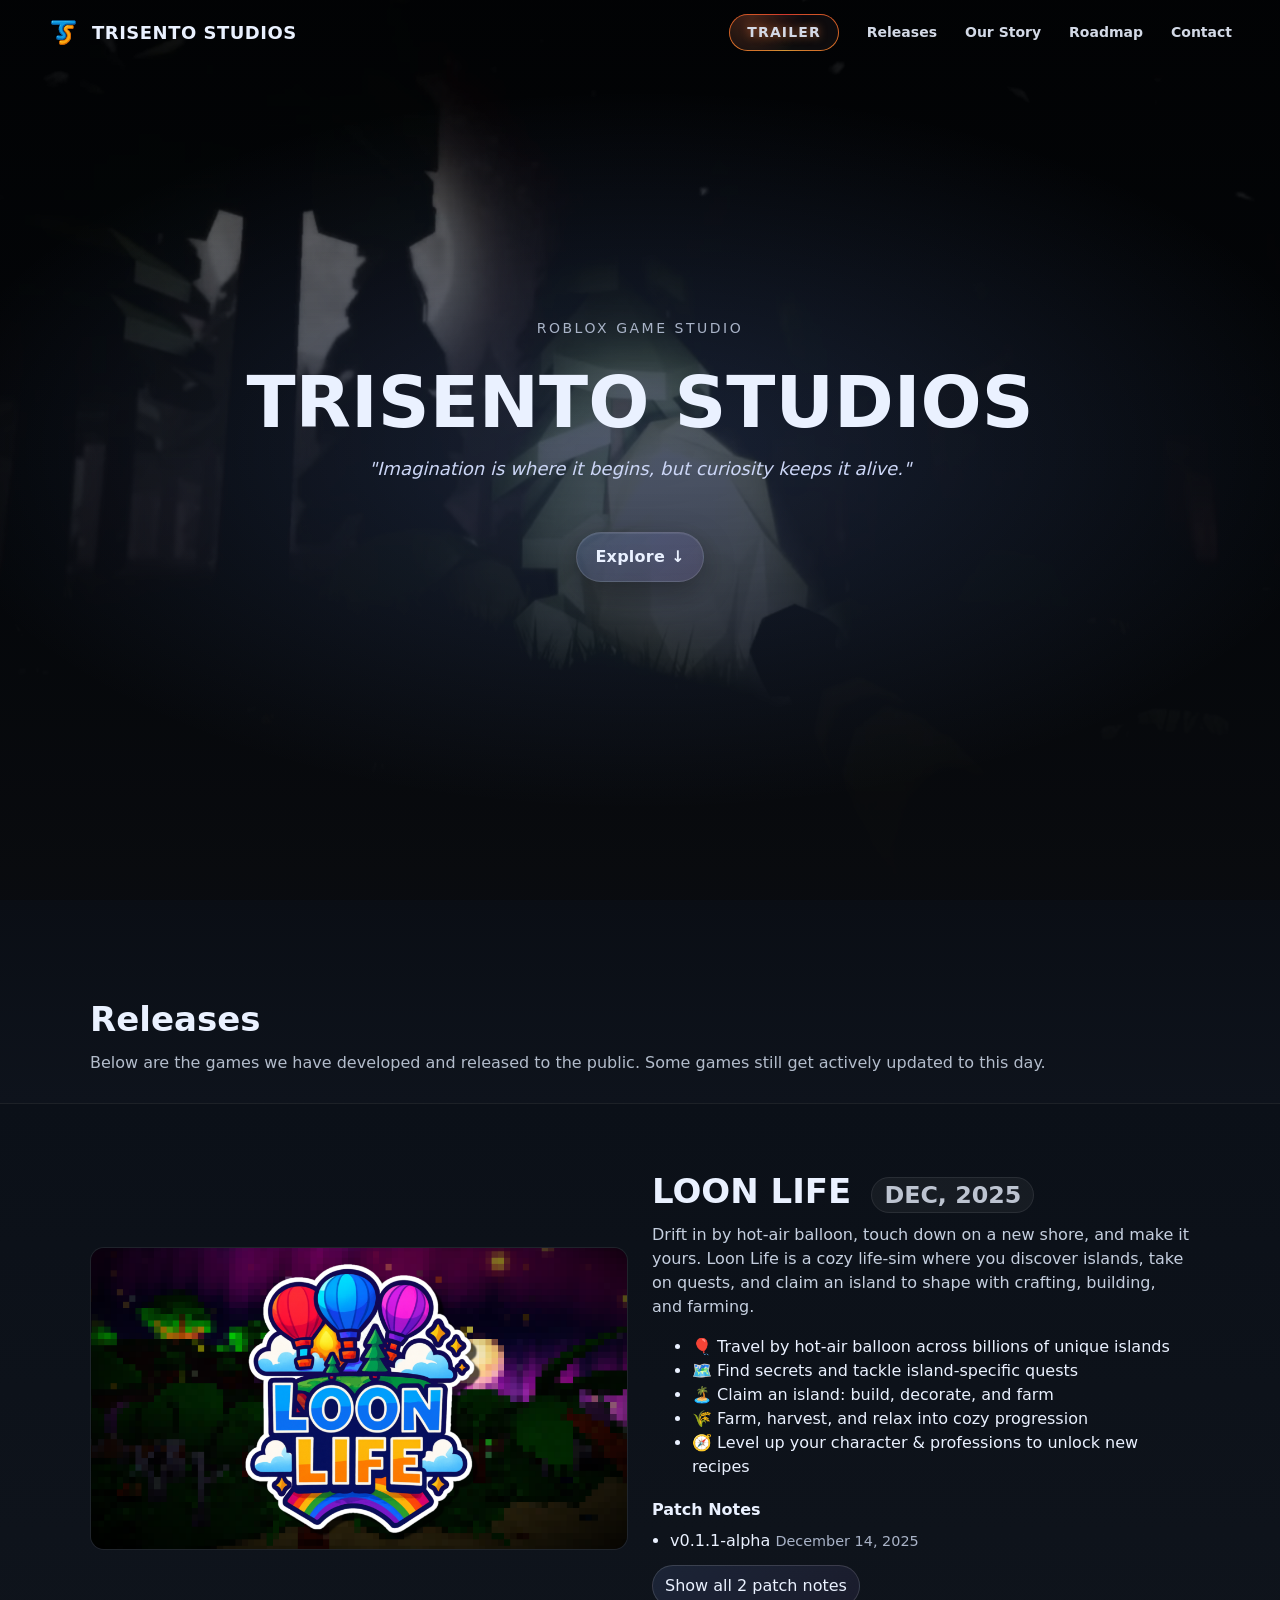
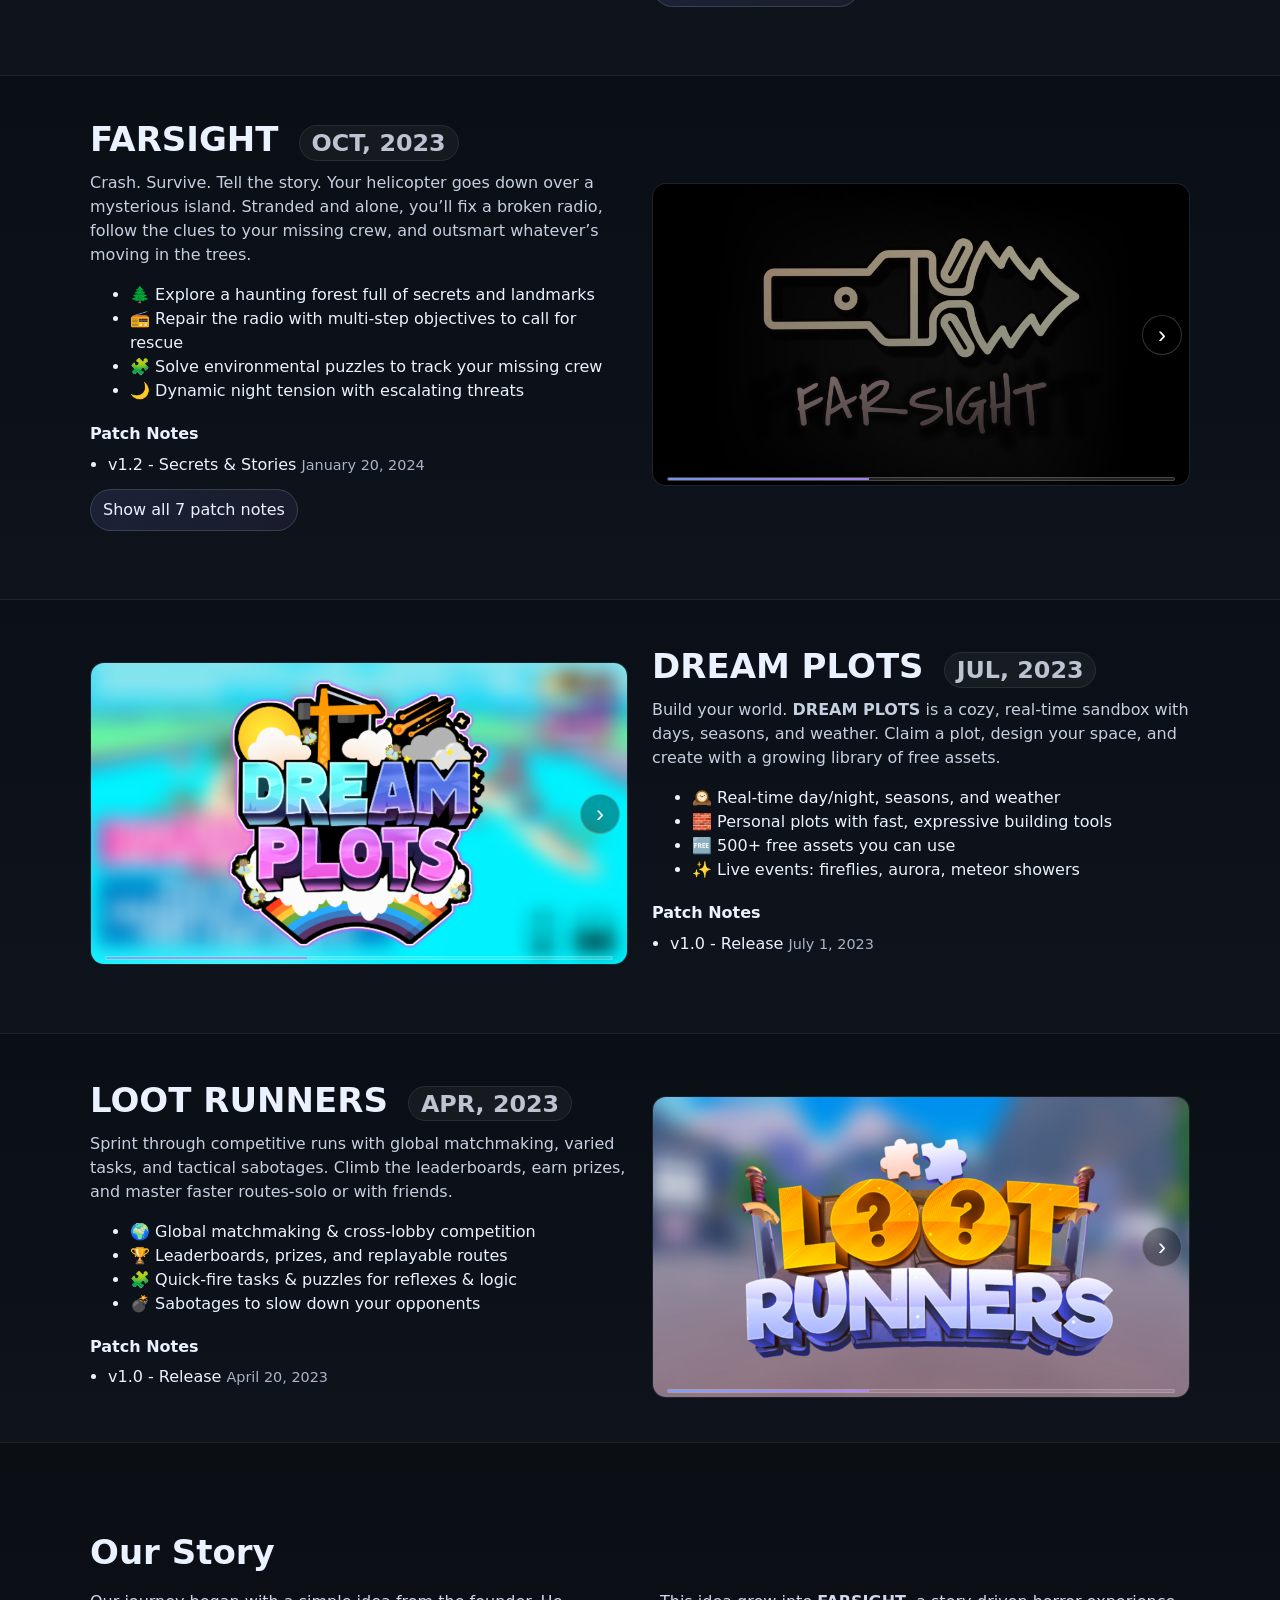
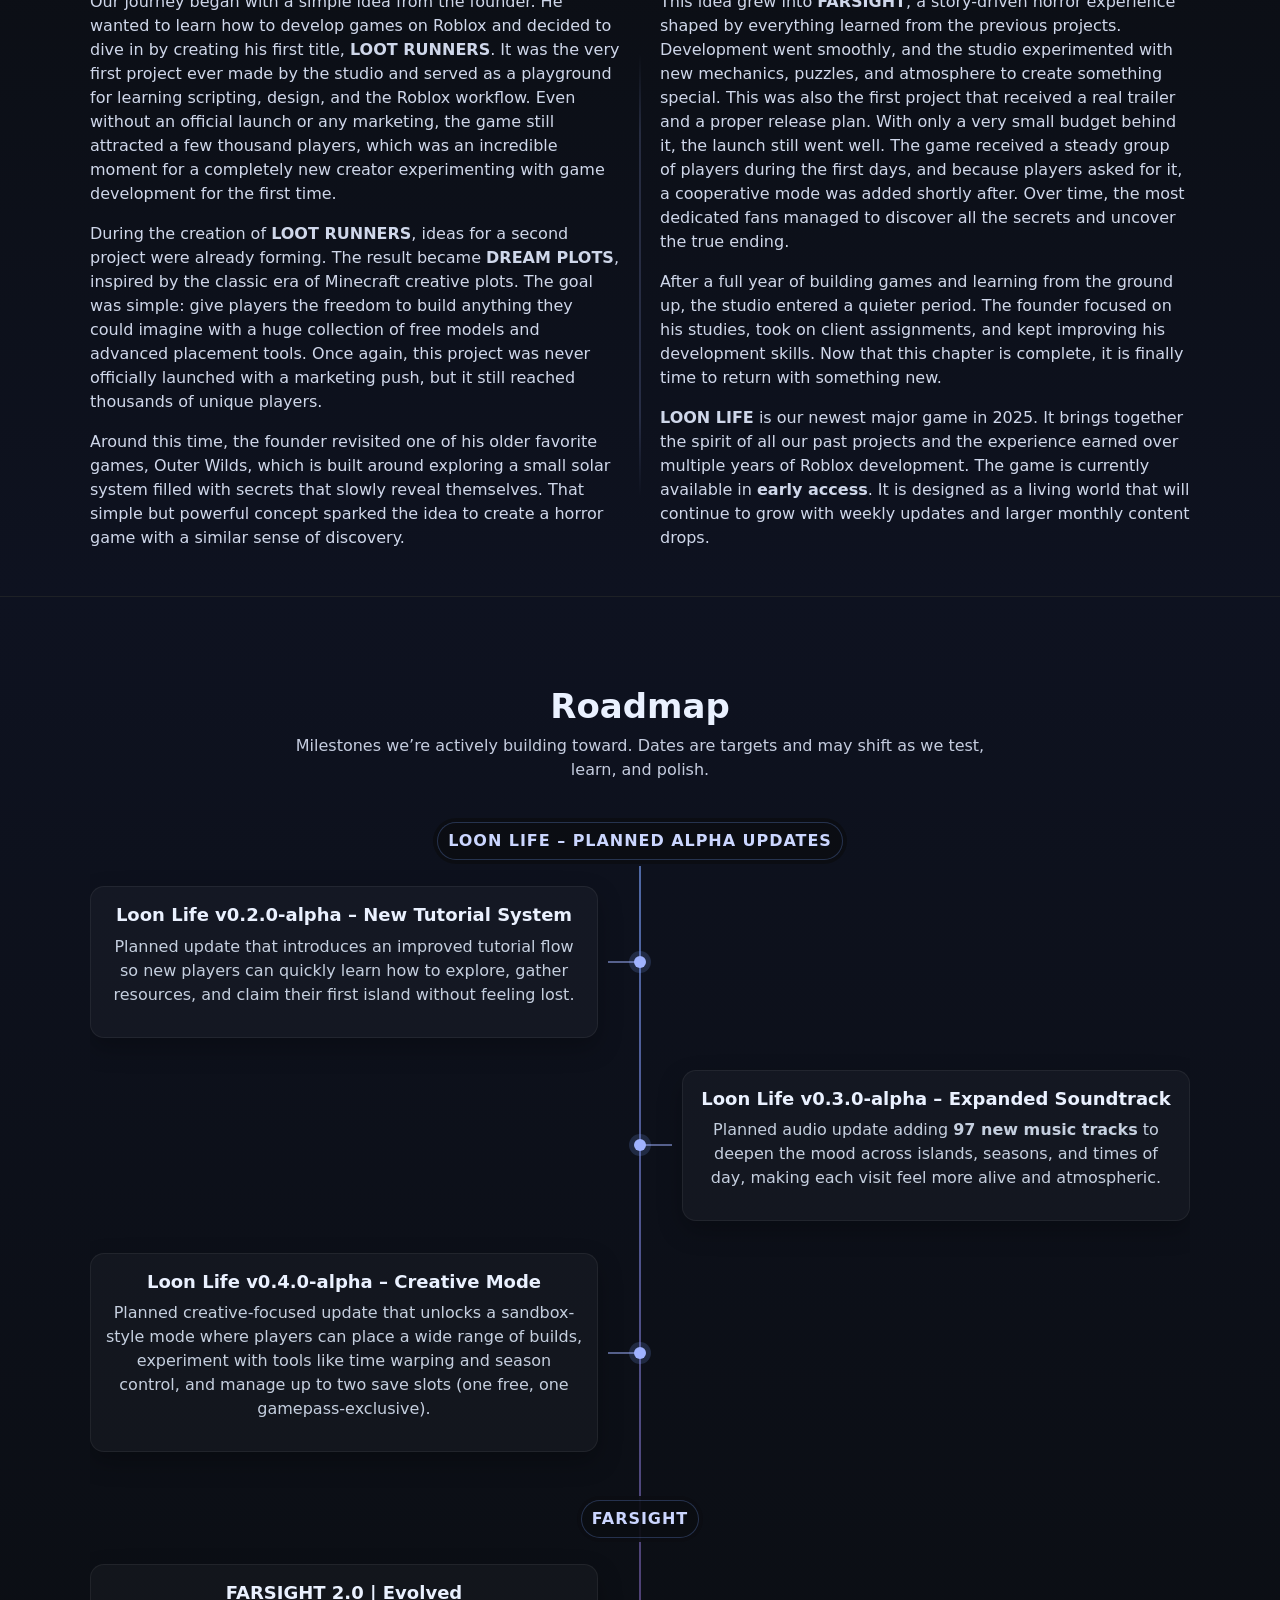
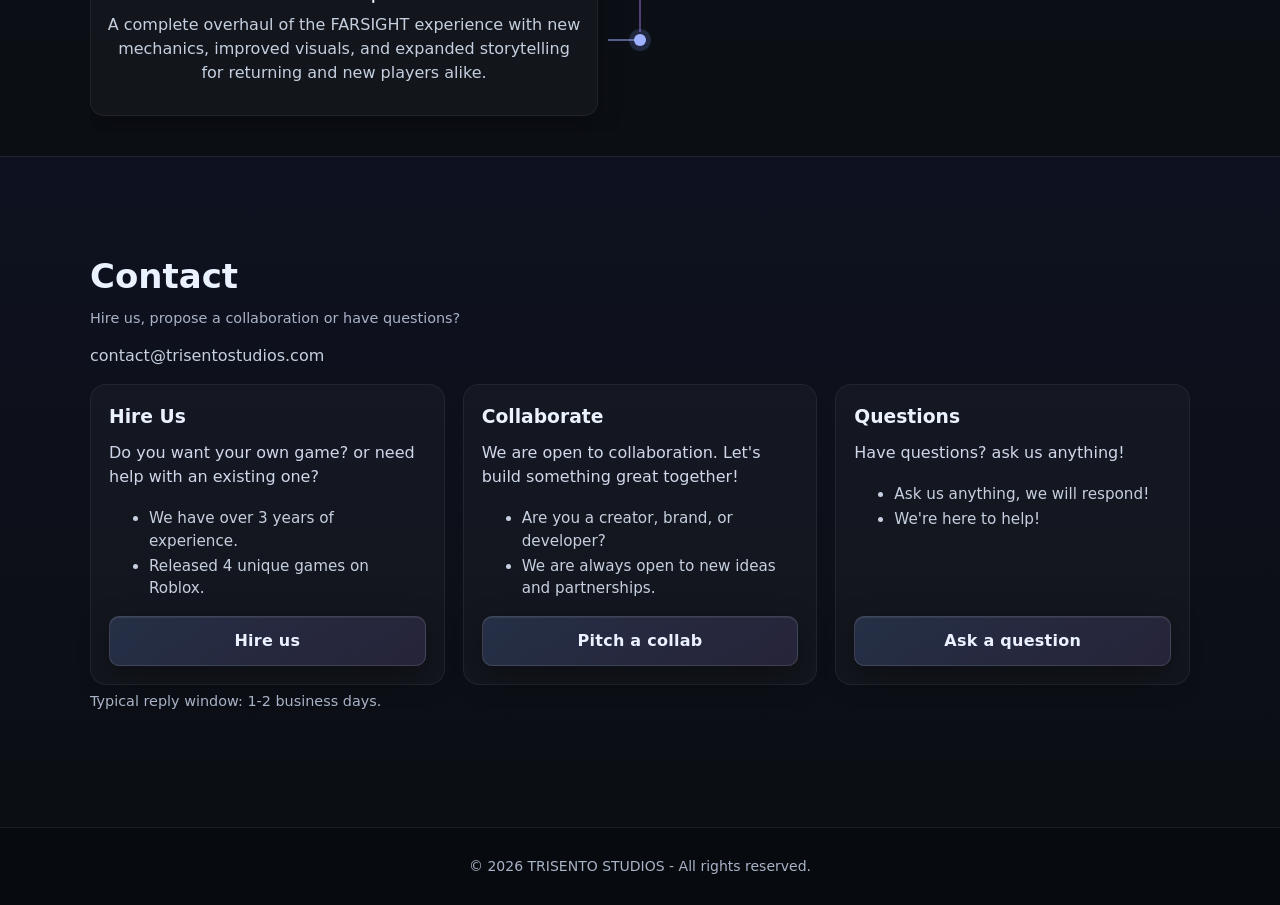
==== commit 87bd6990: "Update trailer poster and patch note date Replaced the trailer poster image with trisento-poster.web" ====
--- a/index.html
+++ b/index.html
@@ -96,7 +96,7 @@
           <h3>Patch Notes</h3>
           <ul>
             <li><a href="patchnotes/index.html?id=loonlife-v0.1.1-alpha">v0.1.1-alpha</a> <span class="muted">December
-                12,
+                14,
                 2025</span></li>
             <li><a href="patchnotes/index.html?id=loonlife-v0.1.0-alpha">v0.1.0-alpha</a> <span class="muted">December
                 10,
@@ -728,7 +728,7 @@
 
       <div class="trailer-bar-media">
         <div class="trailer-bar-video">
-          <video autoplay muted loop playsinline preload="metadata" poster="assets/loonlife-trailer-poster.webp">
+          <video autoplay muted loop playsinline preload="metadata" poster="assets/trisento-poster.webp">
             <source src="assets/loonlife-trailer.webm" type="video/webm" />
           </video>
         </div>
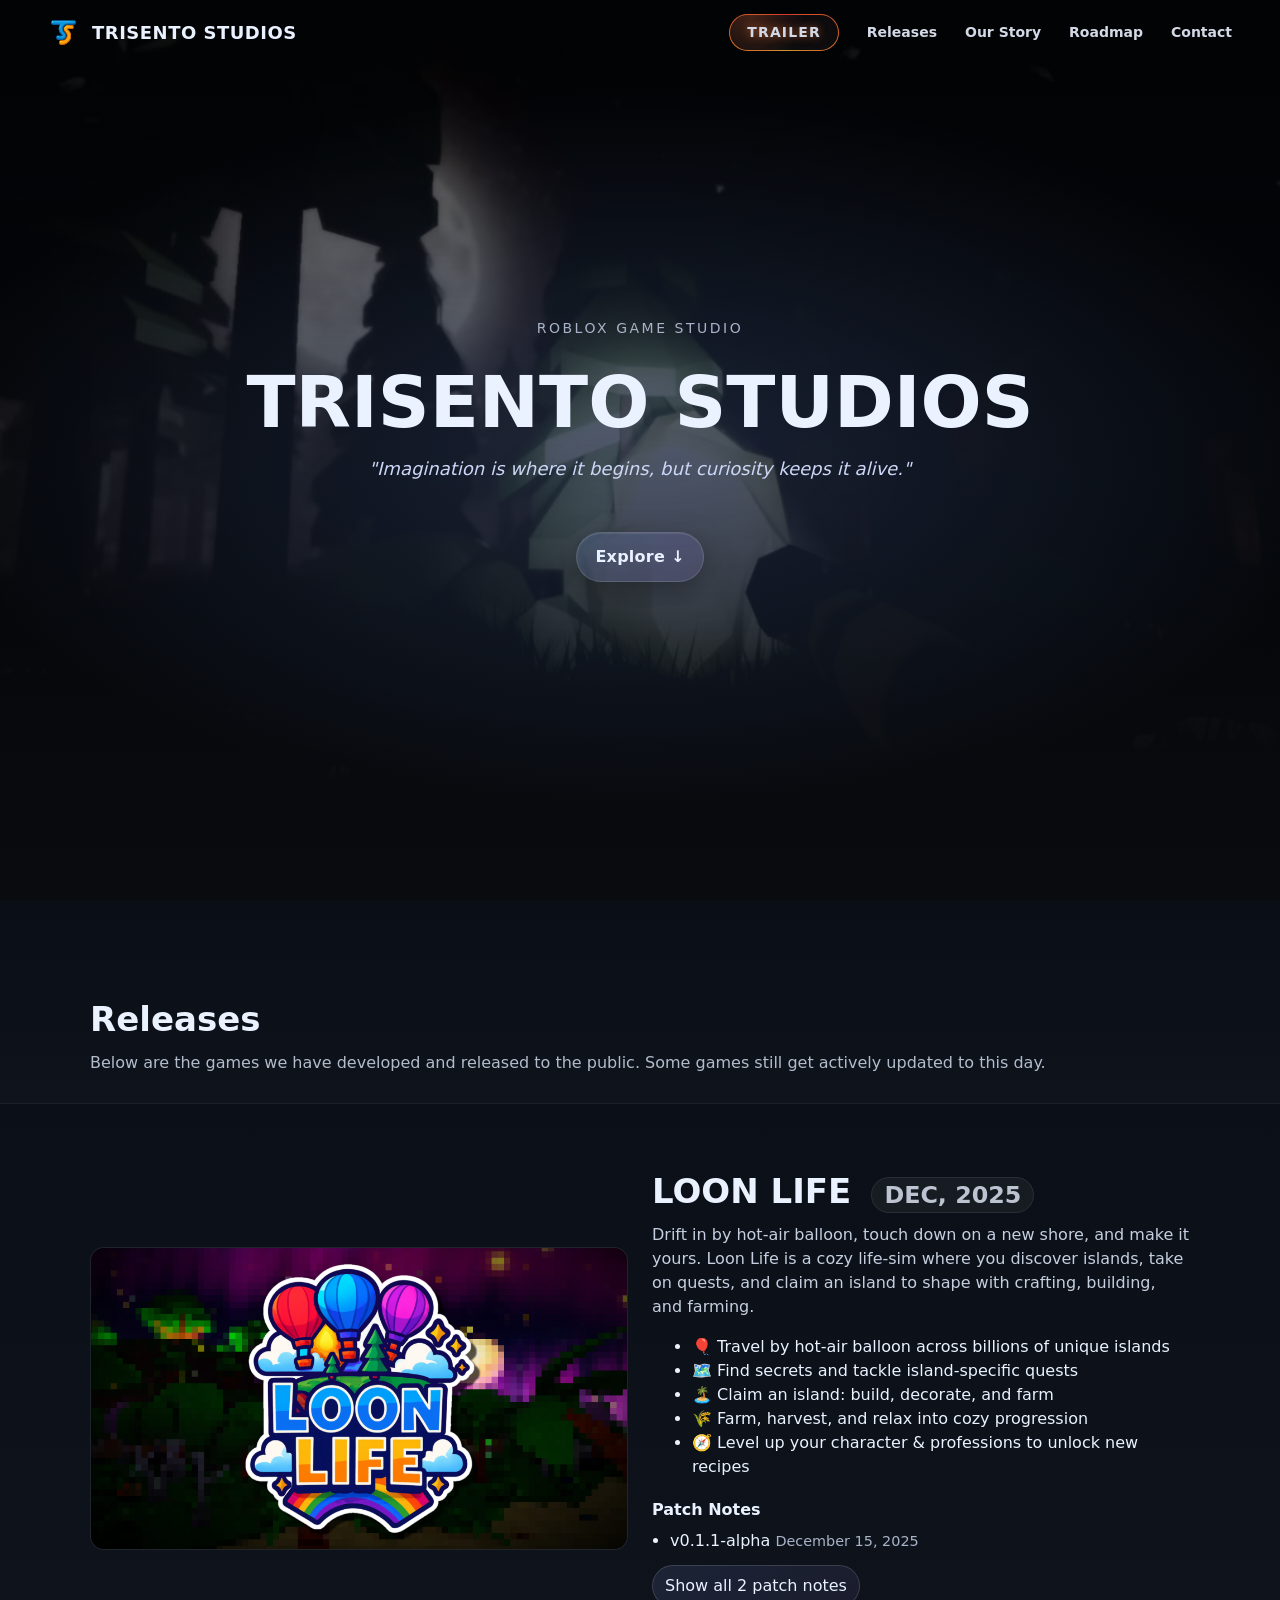
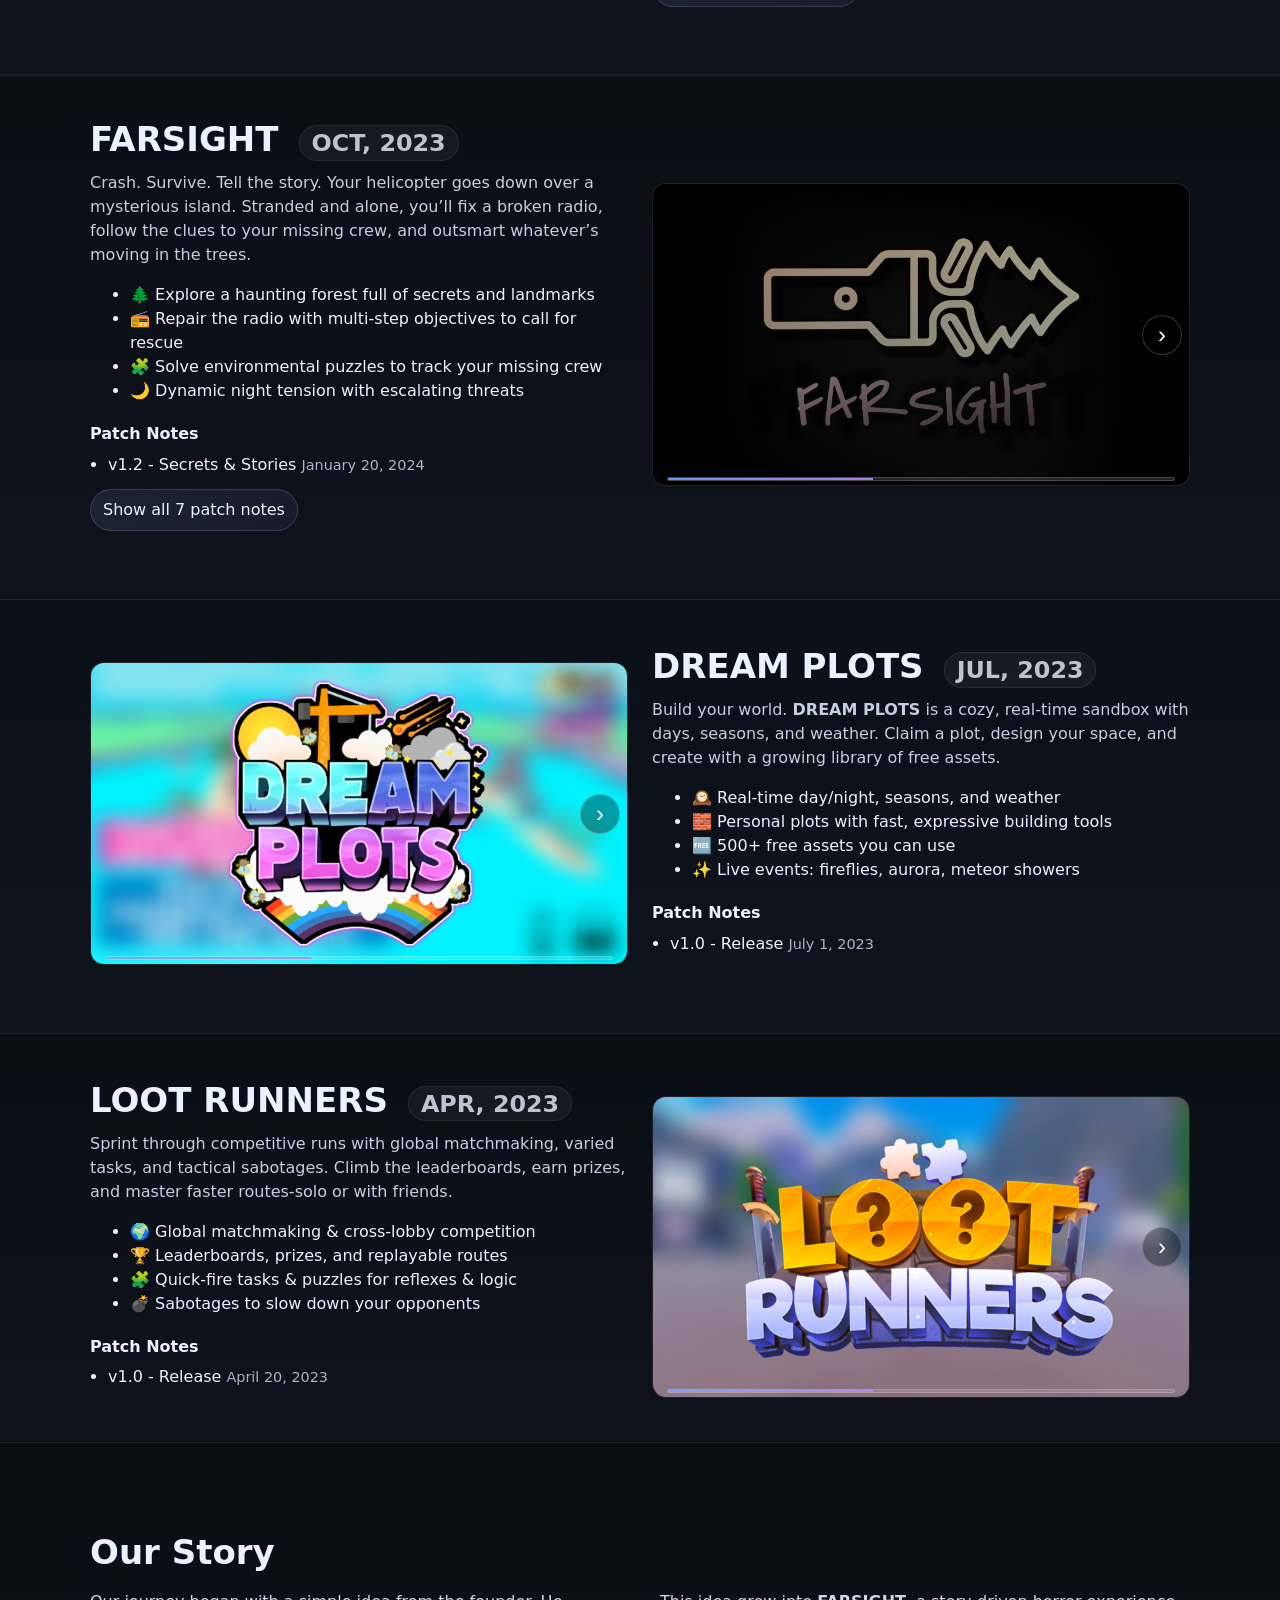
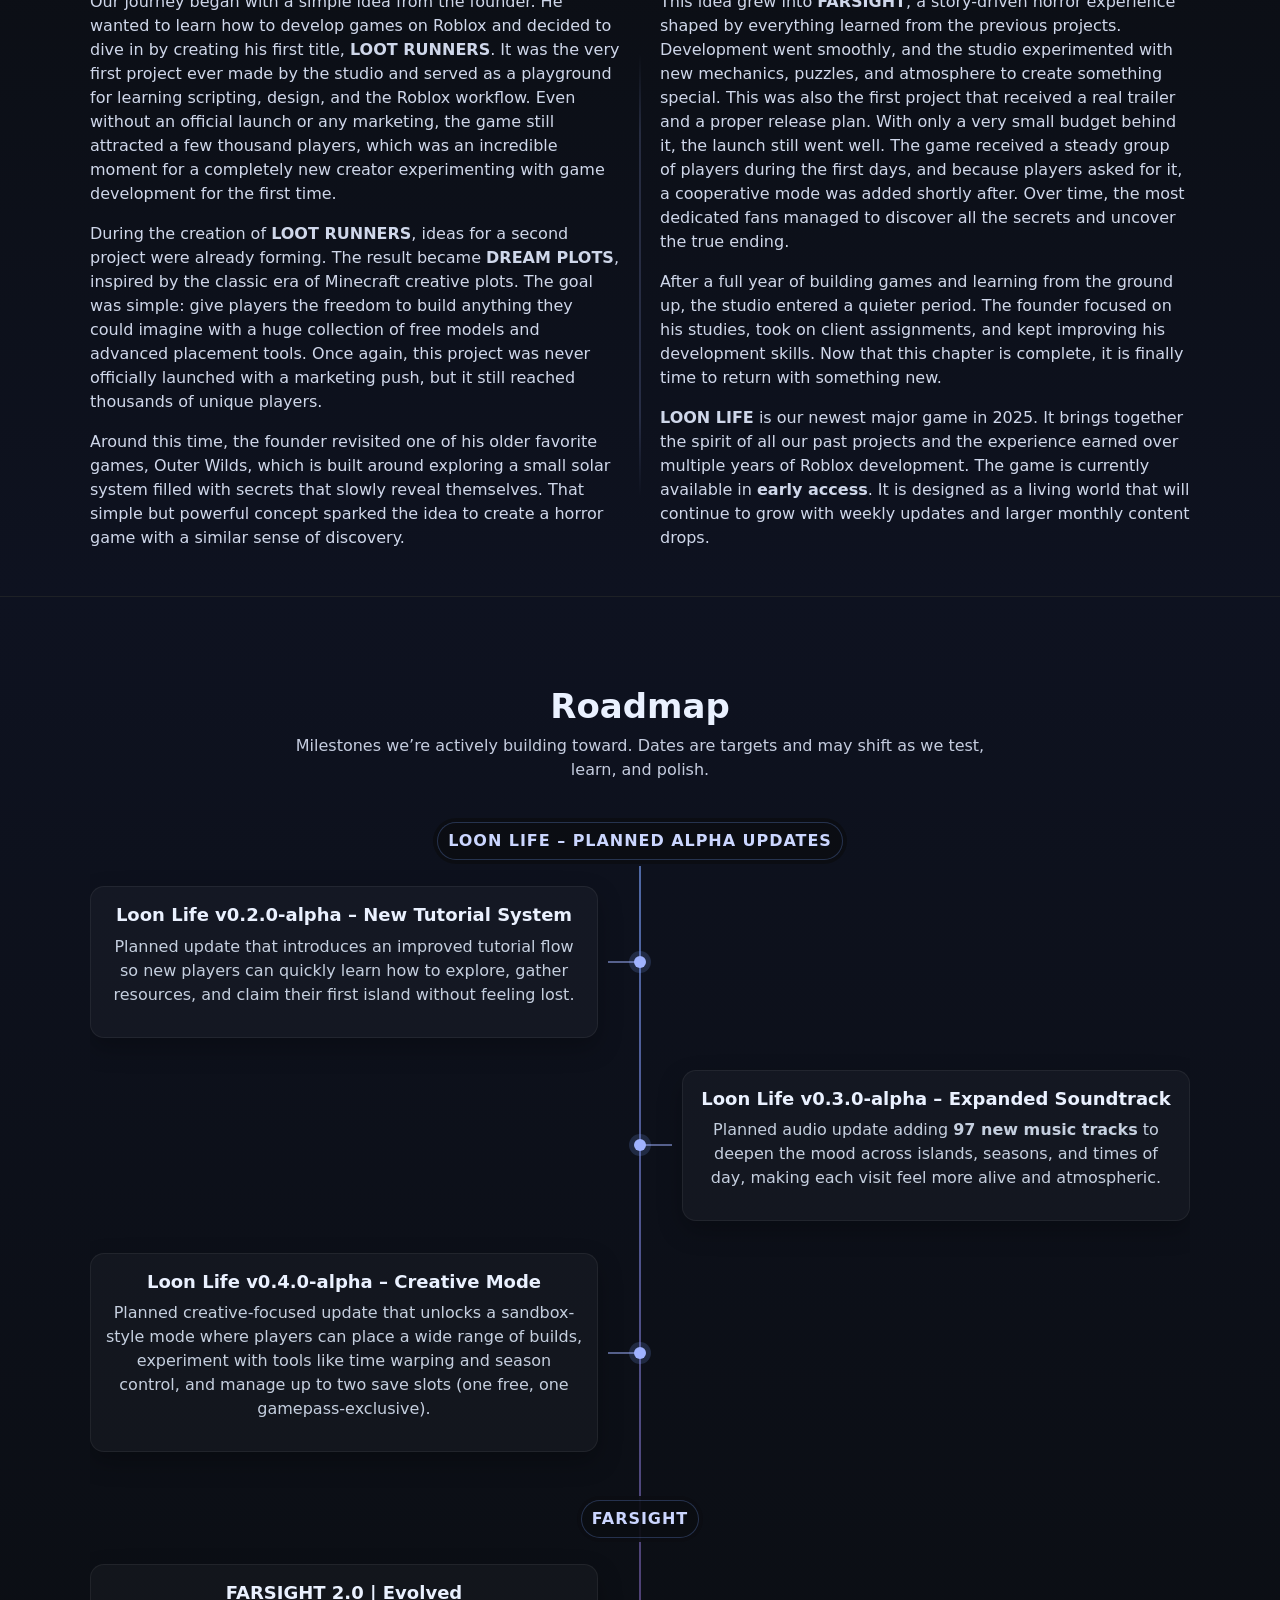
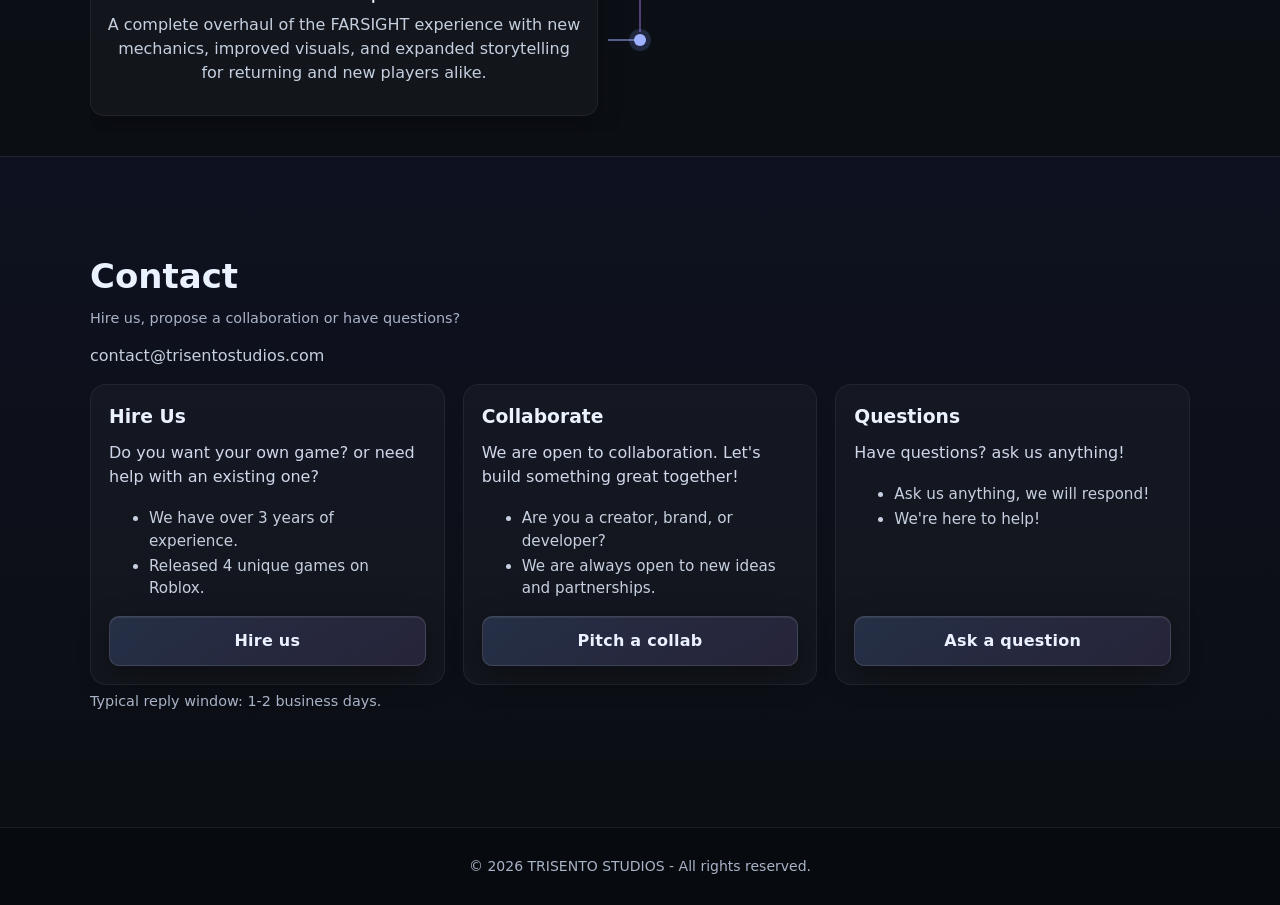
==== commit abe71d9f: "Update patch notes date for v0.1.1-alpha Changed the release date of v0.1.1-alpha in the patch notes" ====
--- a/index.html
+++ b/index.html
@@ -96,7 +96,7 @@
           <h3>Patch Notes</h3>
           <ul>
             <li><a href="patchnotes/index.html?id=loonlife-v0.1.1-alpha">v0.1.1-alpha</a> <span class="muted">December
-                14,
+                15,
                 2025</span></li>
             <li><a href="patchnotes/index.html?id=loonlife-v0.1.0-alpha">v0.1.0-alpha</a> <span class="muted">December
                 10,
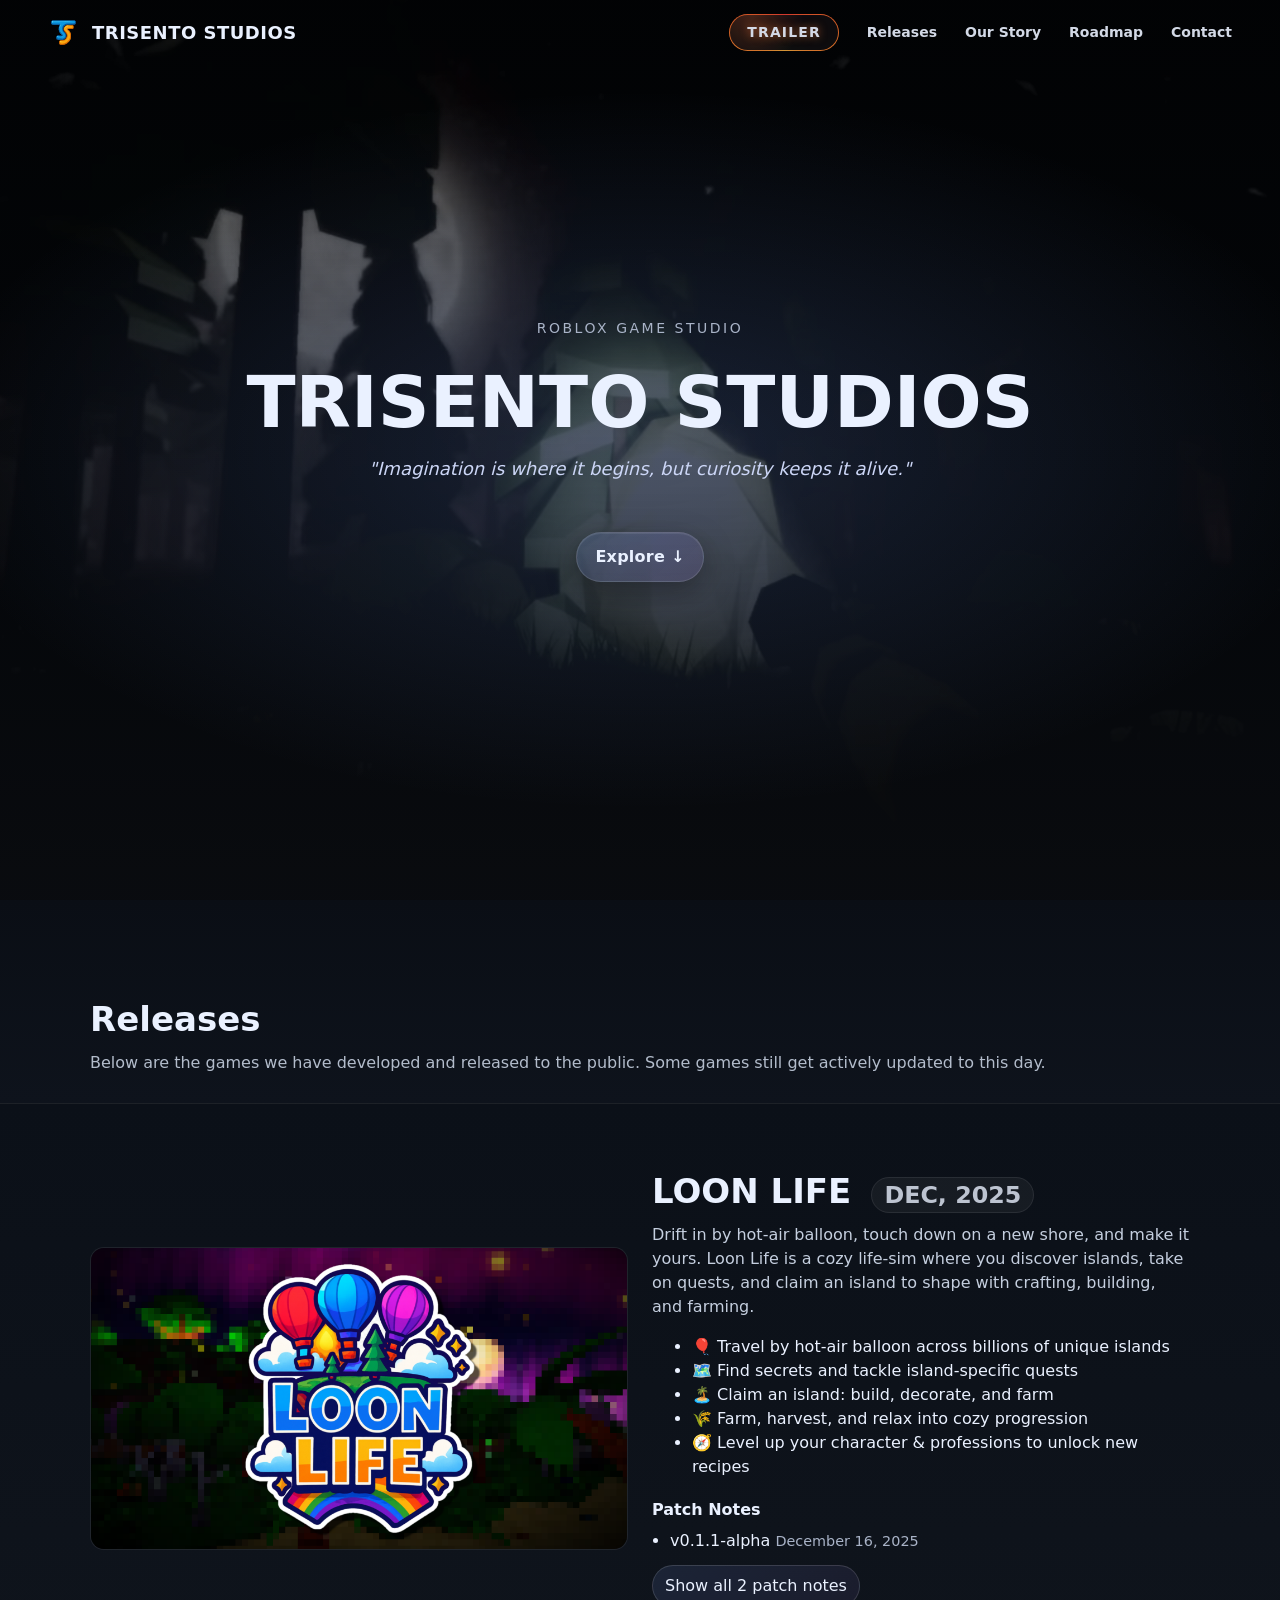
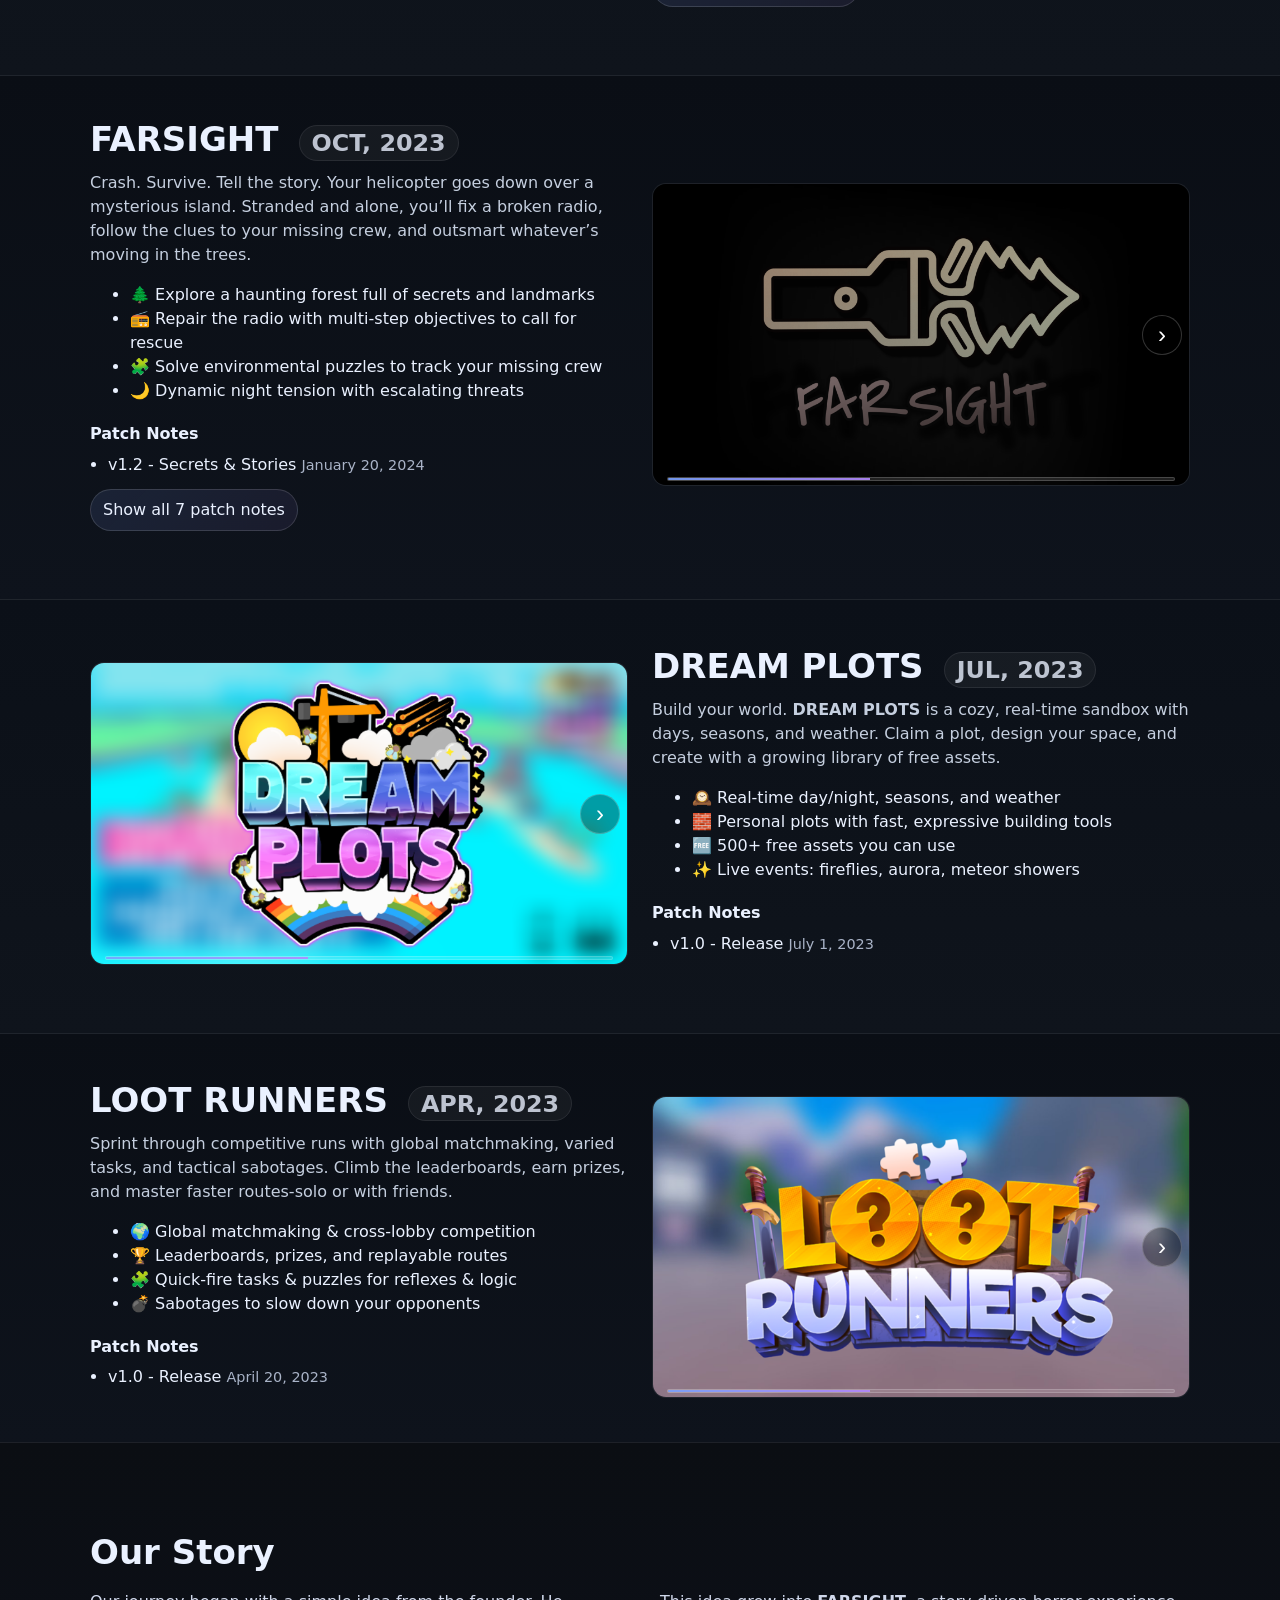
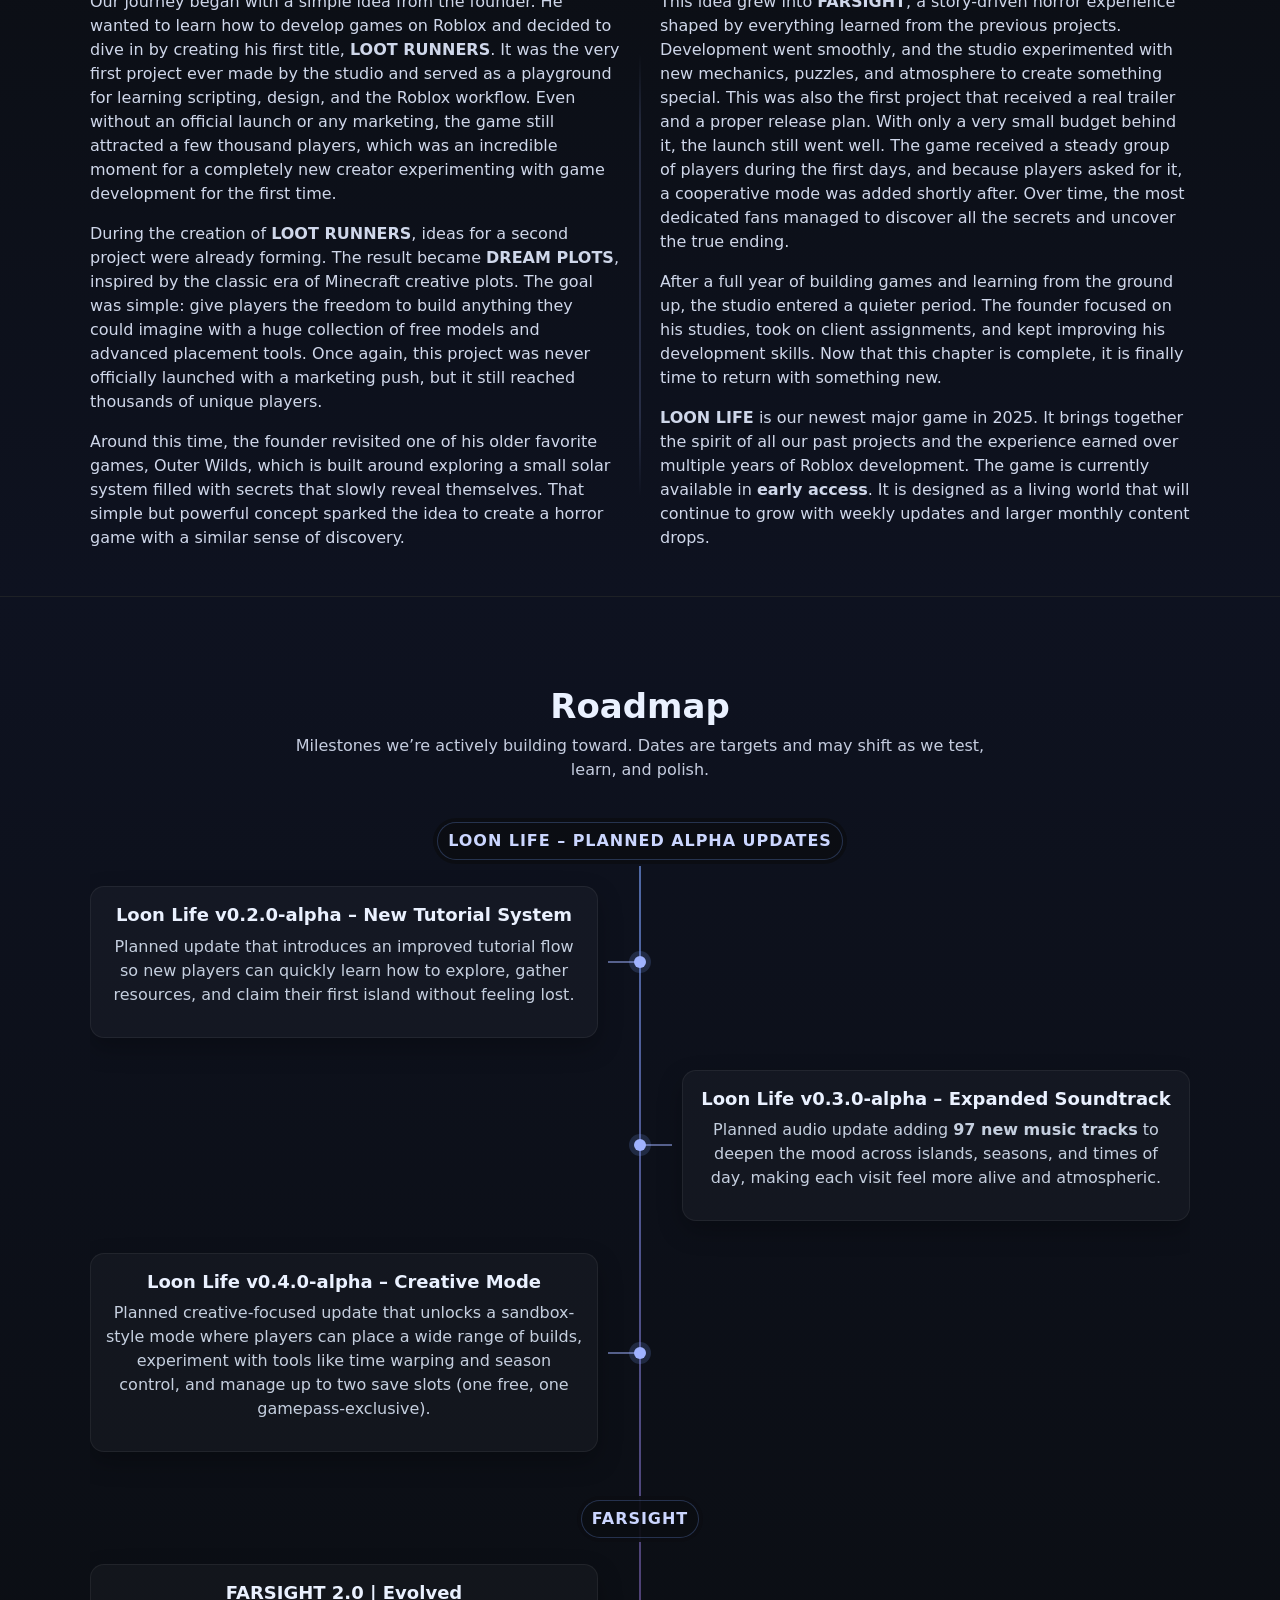
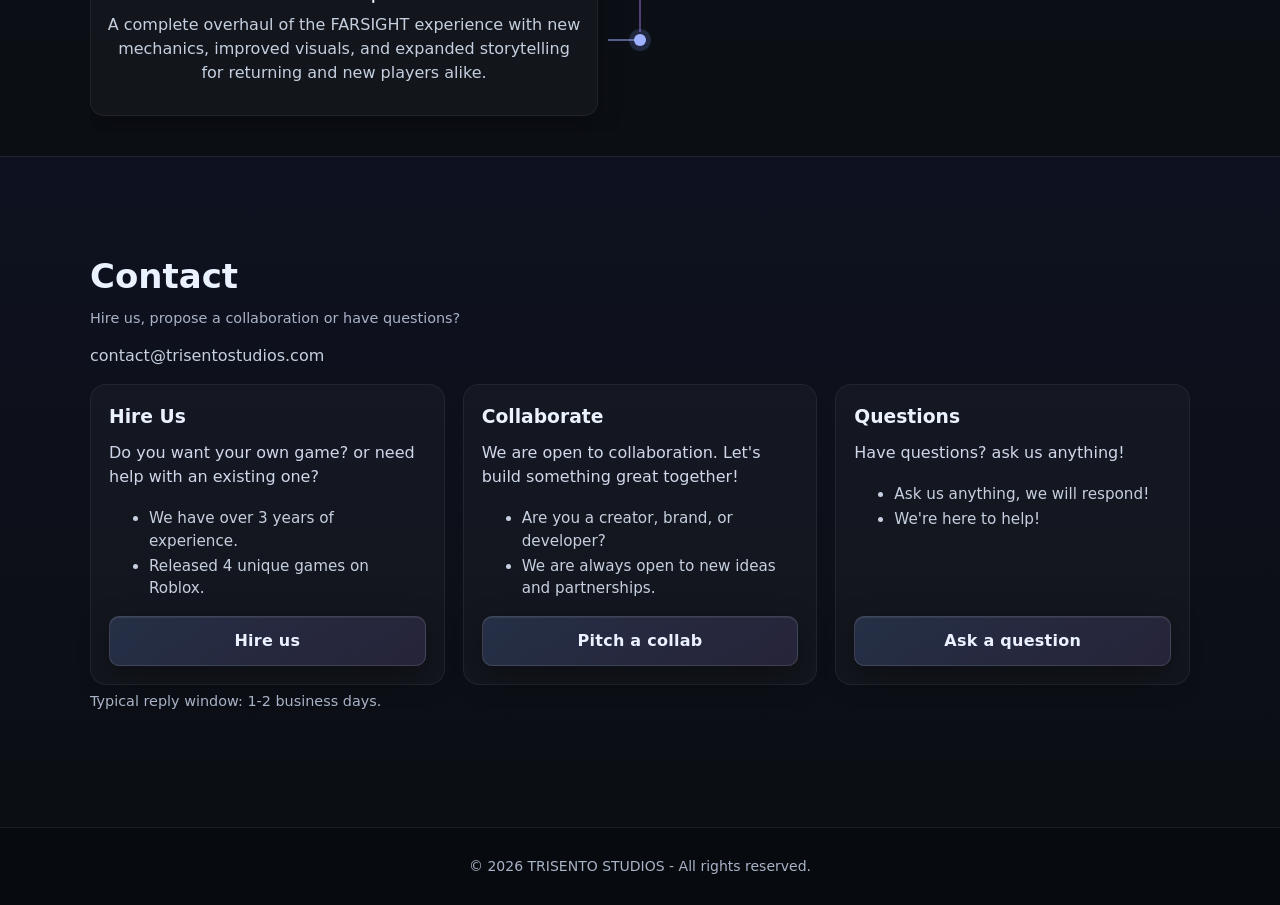
==== commit 5a70cdf6: "Update patch notes date for v0.1.1-alpha release Changed the release date for Loon Life v0.1.1-alpha" ====
--- a/index.html
+++ b/index.html
@@ -96,7 +96,7 @@
           <h3>Patch Notes</h3>
           <ul>
             <li><a href="patchnotes/index.html?id=loonlife-v0.1.1-alpha">v0.1.1-alpha</a> <span class="muted">December
-                15,
+                16,
                 2025</span></li>
             <li><a href="patchnotes/index.html?id=loonlife-v0.1.0-alpha">v0.1.0-alpha</a> <span class="muted">December
                 10,
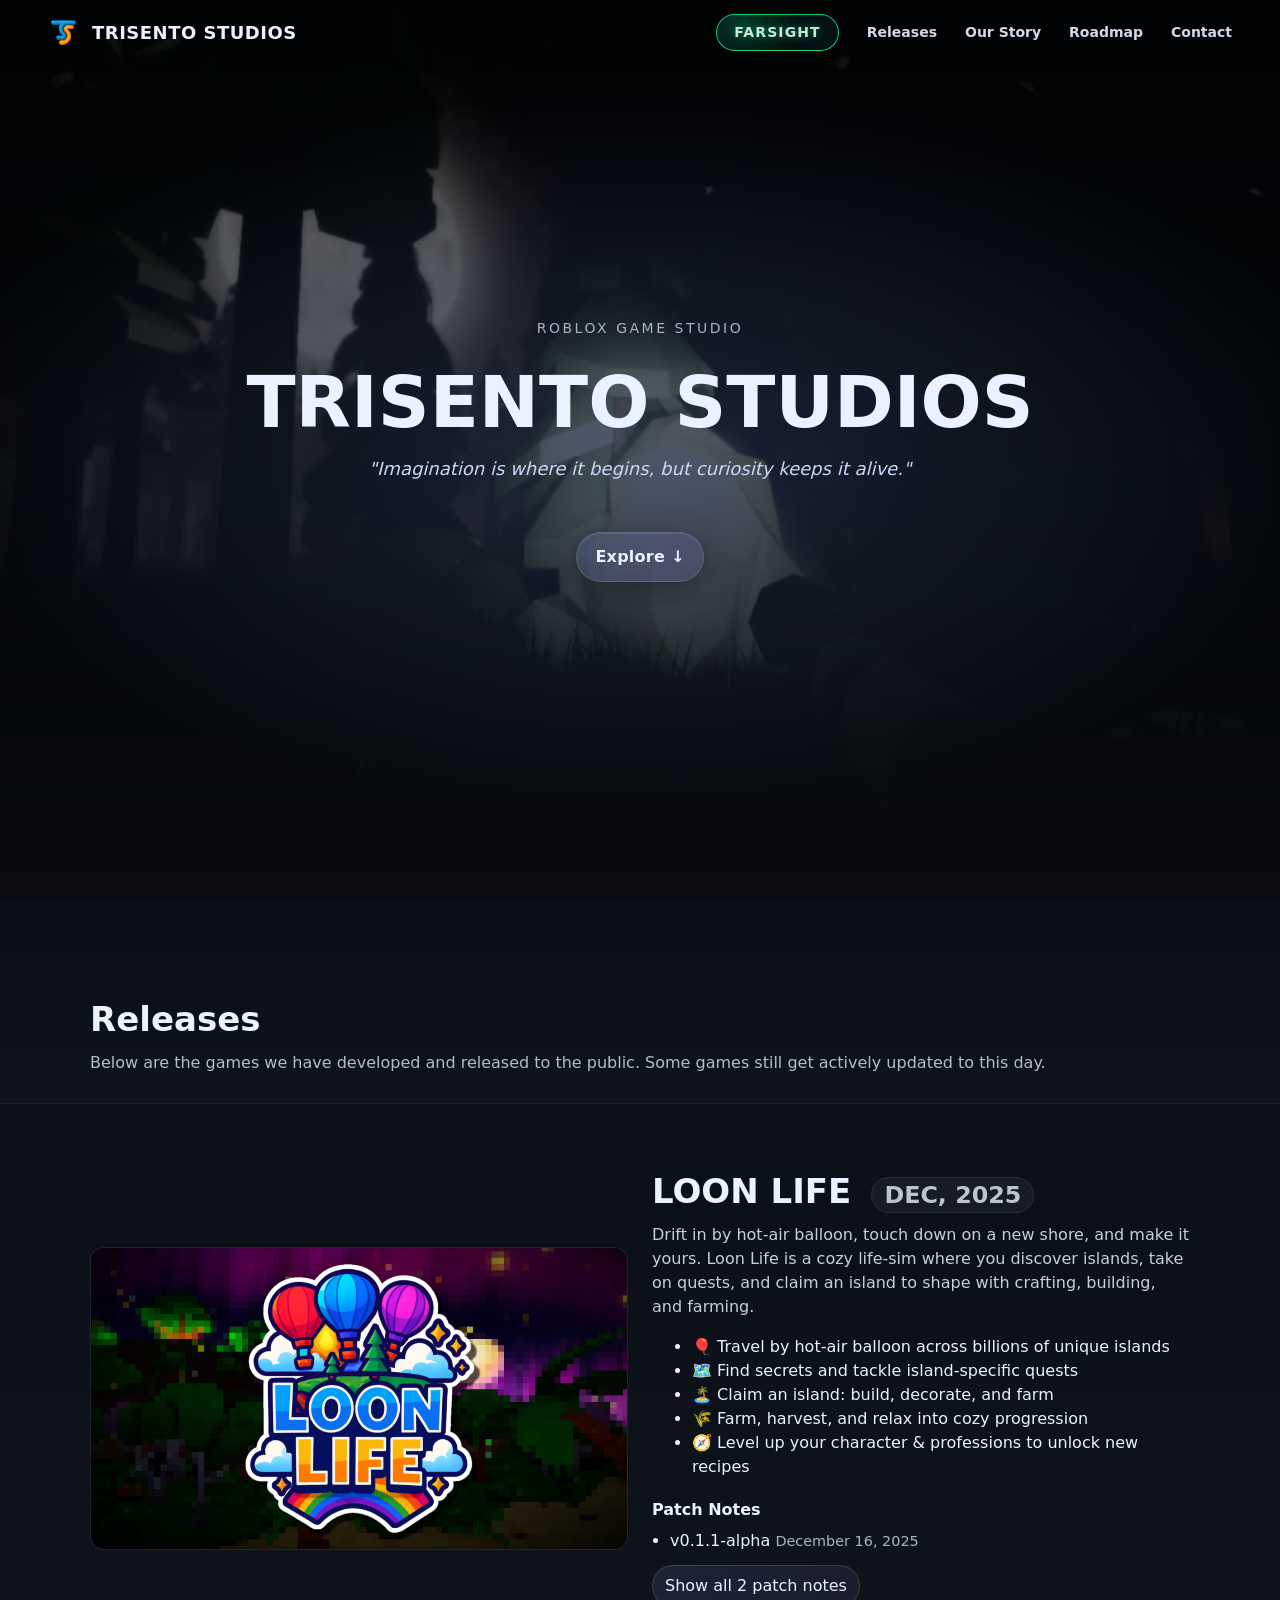
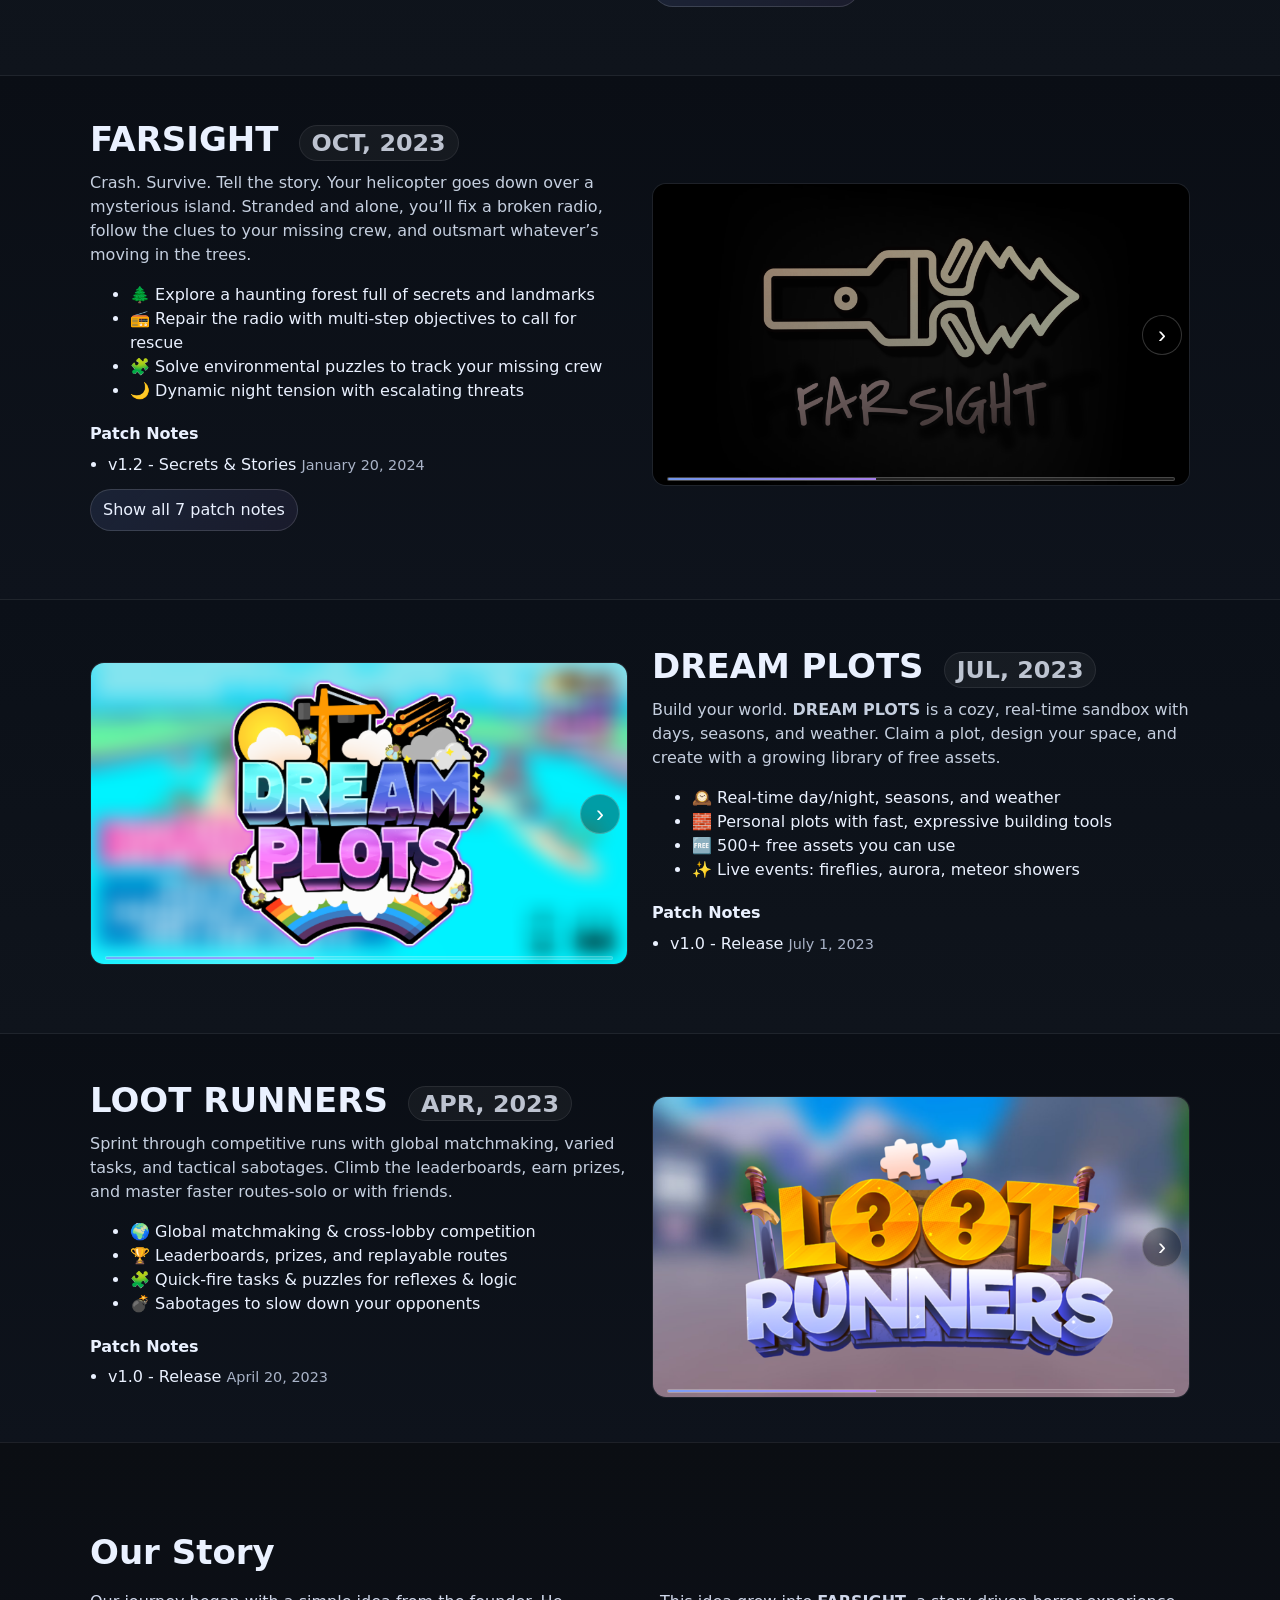
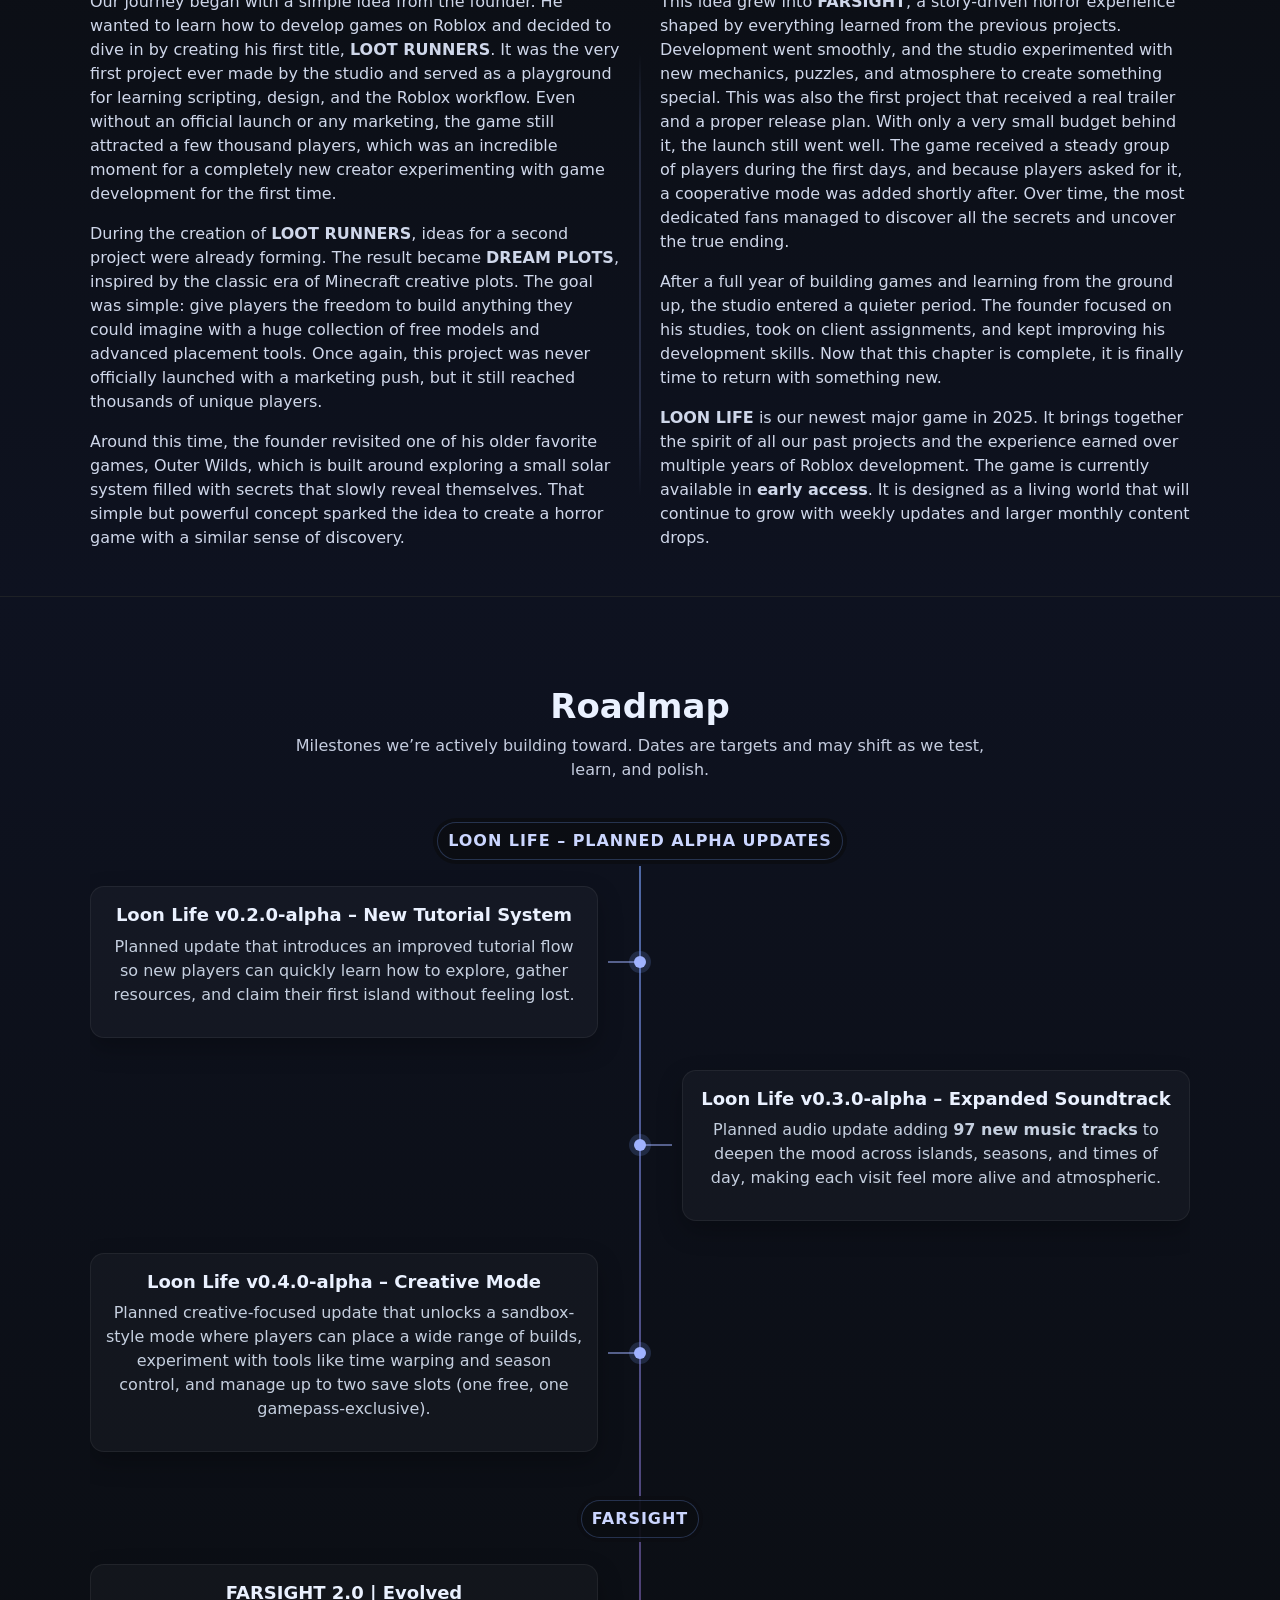
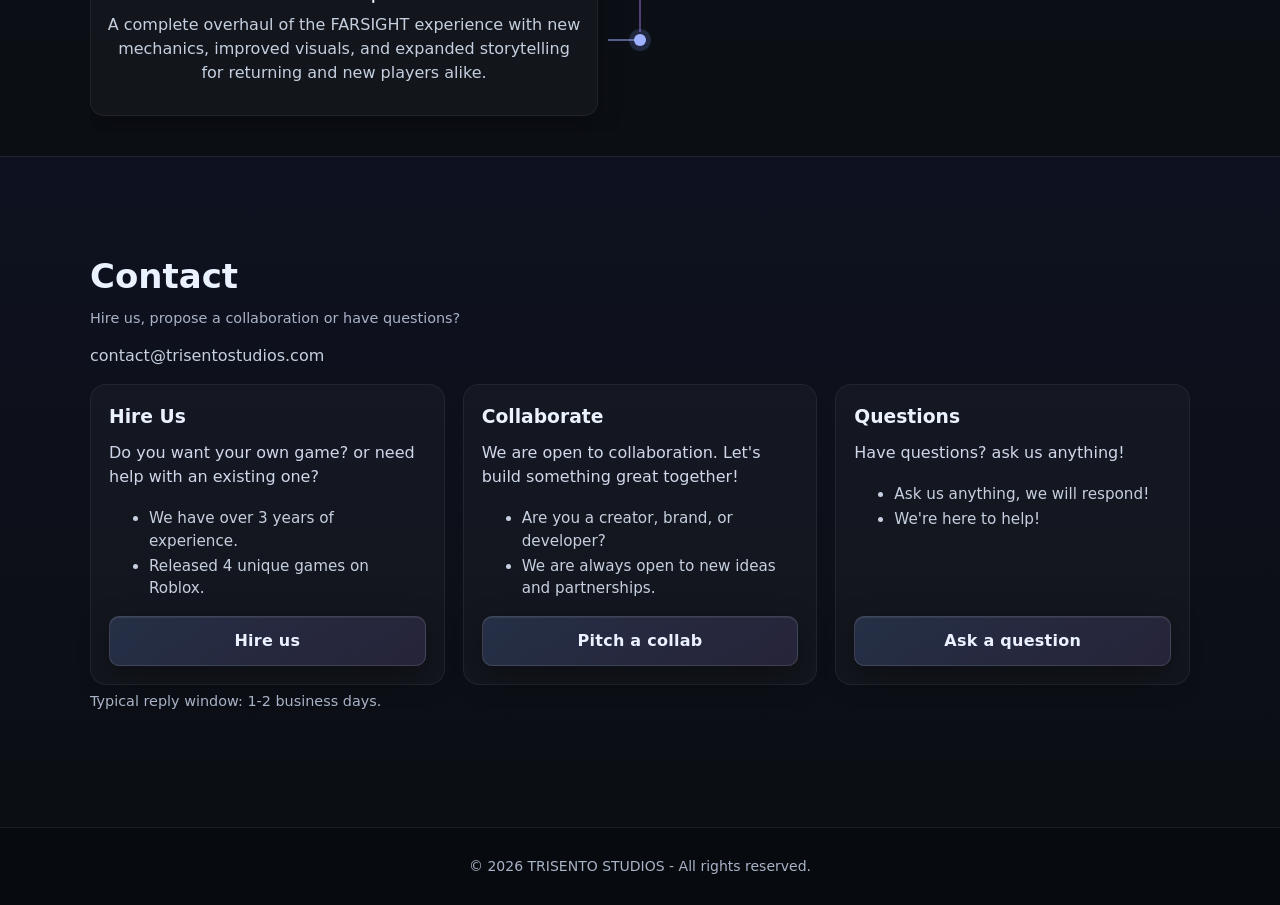
==== commit e6816dea: "Add FARSIGHT reveal pages and countdown Introduce a FARSIGHT reveal teaser: add farsight/index.html," ====
--- a/index.html
+++ b/index.html
@@ -9,6 +9,12 @@
     content="TRISENTO STUDIOS - Crafting worlds, shaping stories, and sparking imagination on Roblox." />
   <link rel="icon" type="image/x-icon" href="assets/logo.ico" />
   <link rel="stylesheet" href="css/styles.css" />
+  <link rel="stylesheet" href="farsight/farsight.css" />
+
+  <link rel="preconnect" href="https://fonts.googleapis.com">
+  <link rel="preconnect" href="https://fonts.gstatic.com" crossorigin>
+  <link href="https://fonts.googleapis.com/css2?family=Rubik+Glitch&family=Share+Tech+Mono&display=swap"
+    rel="stylesheet">
 
   <script async src="https://www.googletagmanager.com/gtag/js?id=G-NSSGTGY1LD"></script>
   <script>
@@ -26,8 +32,8 @@
       <span>TRISENTO STUDIOS</span>
     </a>
     <div class="links" id="links">
-      <a href="trailer/" class="nav-trailer-btn">
-        <span class="nav-trailer-label">Trailer</span>
+      <a href="farsight/" class="nav-trailer-btn nav-farsight-btn">
+        <span class="nav-trailer-label">FARSIGHT</span>
       </a>
       <a href="#releases" class="scroll">Releases</a>
       <a href="#story" class="scroll">Our Story</a>
@@ -710,35 +716,49 @@
       <div id="note-modal-body"></div>
     </div>
   </div>
-  
-  <section id="trailer-teaser" class="trailer-bar">
-    <div class="section-wrap trailer-bar-inner">
-      <div class="trailer-bar-copy">
-        <span class="chip">New</span>
-        <span class="chip">Early Access</span>
-        <h3 class="trailer-bar-title">Watch the LOON LIFE trailer</h3>
+
+  <section id="trailer-teaser" class="trailer-bar countdown-bar">
+    <div class="section-wrap trailer-bar-inner countdown-bar-inner">
+      <div class="trailer-bar-copy countdown-bar-copy">
+        <div class="reveal-kicker">Incoming Transmission</div>
+        <h3 class="trailer-bar-title reveal-title-mini" data-text="FARSIGHT">????????</h3>
         <p class="trailer-bar-sub">
-          A cozy island life-sim now available to explore in <strong>early access</strong>.
+          Something is coming. The signal gets stronger every day.
         </p>
-        <br>
-        <a href="trailer/" class="nav-trailer-btn">
-          <span class="nav-trailer-label">Watch full trailer →</span>
+
+        <a href="farsight/" class="nav-trailer-btn nav-farsight-btn" style="margin-top:10px;">
+          <span class="nav-trailer-label">Investigate →</span>
         </a>
       </div>
 
-      <div class="trailer-bar-media">
-        <div class="trailer-bar-video">
-          <video autoplay muted loop playsinline preload="metadata" poster="assets/trisento-poster.webp">
-            <source src="assets/loonlife-trailer.webm" type="video/webm" />
-          </video>
-        </div>
-      </div>
-    </div>
-  </section>
+      <div class="trailer-bar-media countdown-bar-media">
+        <div class="countdown countdown--compact" role="group" aria-label="Countdown">
+          <div class="cd-box">
+            <div class="cd-num" id="cdDays" data-shadow="00">00</div>
+            <div class="cd-label">Days</div>
+          </div>
+          <div class="cd-box">
+            <div class="cd-num" id="cdHours" data-shadow="00">00</div>
+            <div class="cd-label">Hours</div>
+          </div>
+          <div class="cd-box">
+            <div class="cd-num" id="cdMins" data-shadow="00">00</div>
+            <div class="cd-label">Minutes</div>
+          </div>
+          <div class="cd-box">
+            <div class="cd-num" id="cdSecs" data-shadow="00">00</div>
+            <div class="cd-label">Seconds</div>
+          </div>
+        </div>
+      </div>
+    </div>
+  </section>
+
 
   <footer class="footer">© <span id="year"></span> TRISENTO STUDIOS - All rights reserved.</footer>
 
   <script src="js/main.js?v=2" defer></script>
+  <script src="farsight/countdown.js?v=3" defer></script>
 </body>
 
 </html>
--- a/css/styles.css
+++ b/css/styles.css
@@ -2266,4 +2266,137 @@
 
 .trailer-bar-title {
   margin-top: 10px;
+}
+
+.nav-farsight-btn::before {
+  background: conic-gradient(from 0deg,
+      #00ff88,
+      #00ffaa,
+      #6bff70,
+      #00ffaa,
+      #00ff88) !important;
+}
+
+.nav-farsight-btn::after {
+  background:
+    radial-gradient(circle at 20% 0%, rgba(0, 255, 160, .18), transparent 55%),
+    rgba(7, 10, 15, 0.96) !important;
+  box-shadow: 0 0 18px rgba(0, 255, 160, .28) !important;
+}
+
+.nav-farsight-btn .nav-trailer-label {
+  animation: none !important;
+  text-shadow: 0 0 10px rgba(0, 255, 160, .55) !important;
+  color: #dfffee !important;
+}
+
+.nav-farsight-btn:hover,
+.nav-farsight-btn:focus-visible {
+  box-shadow: 0 0 24px rgba(0, 255, 160, .28) !important;
+}
+
+.countdown-bar-inner {
+  align-items: center;
+}
+
+.countdown-bar-copy {
+  flex: 1 1 auto;
+  min-width: 0;
+}
+
+.countdown-bar-media {
+  flex: 0 0 auto;
+}
+
+.reveal-title-mini {
+  margin: 6px 0 4px;
+  letter-spacing: .08em;
+  text-transform: uppercase;
+}
+
+.countdown--compact {
+  max-width: 520px;
+  margin: 10px 0 0;
+  gap: 8px;
+}
+
+.countdown--compact .cd-box {
+  padding: 10px 8px;
+}
+
+.countdown--compact .cd-num {
+  font-size: clamp(18px, 2.6vw, 28px);
+}
+
+.countdown--compact .cd-label {
+  font-size: 10px;
+  letter-spacing: .14em;
+}
+
+@media (max-width: 640px) {
+  .countdown--compact {
+    grid-template-columns: repeat(4, minmax(0, 1fr));
+    gap: 6px;
+    max-width: 100%;
+  }
+
+  .countdown--compact .cd-box {
+    padding: 10px 6px;
+  }
+
+  .countdown--compact .cd-num {
+    font-size: clamp(16px, 4.8vw, 22px);
+    letter-spacing: .03em;
+  }
+
+  .countdown--compact .cd-label {
+    font-size: 9px;
+  }
+}
+
+.countdown-bar-media {
+  display: flex;
+  justify-content: flex-end;
+  align-items: center;
+}
+
+.countdown--vertical {
+  display: flex;
+  flex-direction: column;
+  gap: 8px;
+  width: 220px;
+  max-width: 100%;
+}
+
+.countdown--vertical .cd-box {
+  width: 100%;
+  display: flex;
+  align-items: baseline;
+  justify-content: space-between;
+  gap: 12px;
+  padding: 10px 12px;
+}
+
+.countdown--vertical .cd-num {
+  font-size: 22px;
+  letter-spacing: .02em;
+}
+
+.countdown--vertical .cd-label {
+  font-size: 10px;
+  letter-spacing: .14em;
+  text-transform: uppercase;
+  opacity: .85;
+}
+
+@media (max-width: 520px) {
+  .countdown--vertical {
+    width: 100%;
+  }
+}
+
+.countdown-bar .countdown--compact {
+  display: grid;
+  grid-template-columns: repeat(4, minmax(0, 1fr));
+  align-items: stretch;
 }
--- a/farsight/farsight.css
+++ b/farsight/farsight.css
@@ -0,0 +1,681 @@
+.reveal-hero {
+	min-height: 100svh;
+	position: relative;
+	overflow: hidden;
+	display: grid;
+	place-items: center;
+	padding: 96px 20px 28px;
+}
+
+.reveal-hero .overlay {
+	pointer-events: none;
+	position: absolute;
+	inset: 0;
+	background: radial-gradient(900px 520px at 50% 42%, rgba(0, 0, 0, 0.18), rgba(0, 0, 0, 0.82));
+	z-index: 1;
+}
+
+.spooky-bg {
+	position: absolute;
+	inset: 0;
+	z-index: 0;
+	overflow: hidden;
+	background: #05070b;
+}
+
+.bg-base {
+	position: absolute;
+	inset: -30%;
+	background:
+		radial-gradient(1100px 700px at 55% 18%, rgba(70, 180, 190, 0.18), transparent 62%),
+		radial-gradient(900px 650px at 20% 85%, rgba(60, 90, 130, 0.22), transparent 60%),
+		radial-gradient(800px 520px at 85% 75%, rgba(190, 70, 90, 0.14), transparent 58%),
+		linear-gradient(180deg, rgba(0, 0, 0, 0.92), rgba(0, 0, 0, 0.75));
+	filter: saturate(0.9) contrast(1.15);
+	transform: translateZ(0);
+	animation: slowDrift 12s ease-in-out infinite alternate;
+}
+
+@keyframes slowDrift {
+	from {
+		transform: translate3d(-1.6%, -1.2%, 0) scale(1.08);
+	}
+
+	to {
+		transform: translate3d(1.6%, 1.2%, 0) scale(1.1);
+	}
+}
+
+.bg-aurora {
+	position: absolute;
+	inset: -35%;
+	opacity: 0.75;
+	filter: blur(18px) saturate(1.3);
+	mix-blend-mode: screen;
+	transform: translateZ(0);
+	background:
+		radial-gradient(closest-side at 20% 35%, rgba(90, 255, 220, 0.14), transparent 62%),
+		radial-gradient(closest-side at 45% 55%, rgba(40, 210, 255, 0.12), transparent 64%),
+		radial-gradient(closest-side at 78% 42%, rgba(255, 80, 120, 0.10), transparent 62%),
+		conic-gradient(from 220deg at 40% 55%,
+			rgba(40, 210, 255, 0.00),
+			rgba(40, 210, 255, 0.12),
+			rgba(90, 255, 220, 0.07),
+			rgba(255, 80, 120, 0.08),
+			rgba(40, 210, 255, 0.00));
+	animation: auroraFlow 9.5s ease-in-out infinite alternate;
+}
+
+@keyframes auroraFlow {
+	from {
+		transform: translate3d(-3%, -2%, 0) rotate(-3deg) scale(1.04);
+	}
+
+	to {
+		transform: translate3d(3%, 2%, 0) rotate(3deg) scale(1.10);
+	}
+}
+
+.bg-fog {
+	position: absolute;
+	inset: -40%;
+	background:
+		radial-gradient(closest-side at 18% 30%, rgba(255, 255, 255, 0.06), transparent 62%),
+		radial-gradient(closest-side at 70% 40%, rgba(255, 255, 255, 0.05), transparent 70%),
+		radial-gradient(closest-side at 42% 82%, rgba(255, 255, 255, 0.04), transparent 70%);
+	filter: blur(22px);
+	opacity: 0.6;
+	mix-blend-mode: screen;
+	transform: translateZ(0);
+}
+
+.fog-1 {
+	animation: fogMove1 18s linear infinite;
+}
+
+.fog-2 {
+	opacity: 0.42;
+	filter: blur(30px);
+	animation: fogMove2 24s linear infinite;
+}
+
+@keyframes fogMove1 {
+	from {
+		transform: translate3d(-7%, -3%, 0) scale(1.08);
+	}
+
+	to {
+		transform: translate3d(7%, 3%, 0) scale(1.14);
+	}
+}
+
+@keyframes fogMove2 {
+	from {
+		transform: translate3d(8%, 4%, 0) scale(1.12);
+	}
+
+	to {
+		transform: translate3d(-8%, -4%, 0) scale(1.18);
+	}
+}
+
+.bg-scanlines {
+	position: absolute;
+	inset: 0;
+	background: repeating-linear-gradient(to bottom,
+			rgba(255, 255, 255, 0.06) 0px,
+			rgba(255, 255, 255, 0.06) 1px,
+			rgba(0, 0, 0, 0.00) 3px,
+			rgba(0, 0, 0, 0.00) 7px);
+	opacity: 0.18;
+	mix-blend-mode: overlay;
+	animation: scanShift 6.5s linear infinite;
+}
+
+@keyframes scanShift {
+	from {
+		transform: translateY(-16px);
+	}
+
+	to {
+		transform: translateY(16px);
+	}
+}
+
+.bg-sweep {
+	position: absolute;
+	left: -20%;
+	top: -10%;
+	width: 140%;
+	height: 22%;
+	background: linear-gradient(90deg, transparent, rgba(120, 255, 255, 0.14), transparent);
+	filter: blur(8px);
+	opacity: 0.0;
+	transform: rotate(-8deg);
+	animation: sweep 6.6s infinite;
+	mix-blend-mode: screen;
+}
+
+@keyframes sweep {
+
+	0%,
+	68% {
+		opacity: 0;
+		transform: translateY(-40%) rotate(-8deg);
+	}
+
+	73% {
+		opacity: 0.8;
+	}
+
+	80% {
+		opacity: 0.0;
+		transform: translateY(140%) rotate(-8deg);
+	}
+
+	100% {
+		opacity: 0;
+	}
+}
+
+.bg-grain {
+	position: absolute;
+	inset: -25%;
+	background:
+		repeating-radial-gradient(circle at 10% 20%, rgba(255, 255, 255, 0.06) 0 1px, transparent 1px 5px),
+		repeating-radial-gradient(circle at 80% 60%, rgba(255, 255, 255, 0.05) 0 1px, transparent 1px 6px);
+	opacity: 0.12;
+	mix-blend-mode: overlay;
+	animation: grainJitter 0.8s steps(2) infinite;
+}
+
+@keyframes grainJitter {
+	0% {
+		transform: translate3d(0, 0, 0);
+	}
+
+	25% {
+		transform: translate3d(-0.8%, 0.5%, 0);
+	}
+
+	50% {
+		transform: translate3d(0.6%, -0.7%, 0);
+	}
+
+	75% {
+		transform: translate3d(-0.4%, -0.2%, 0);
+	}
+
+	100% {
+		transform: translate3d(0, 0, 0);
+	}
+}
+
+.bg-vignette {
+	position: absolute;
+	inset: 0;
+	background: radial-gradient(closest-side at 50% 45%, transparent 52%, rgba(0, 0, 0, 0.92) 100%);
+	opacity: 0.95;
+}
+
+.signal-jump {
+	animation: signalJump 6.8s infinite;
+	will-change: transform, filter;
+}
+
+@keyframes signalJump {
+
+	0%,
+	86%,
+	100% {
+		transform: translateY(0);
+		filter: none;
+	}
+
+	87% {
+		transform: translateY(-2px);
+		filter: contrast(1.2) saturate(1.1);
+	}
+
+	88% {
+		transform: translateY(2px);
+		filter: contrast(1.35) saturate(1.2);
+	}
+
+	89% {
+		transform: translateY(0);
+		filter: none;
+	}
+}
+
+.reveal-card {
+	position: relative;
+	z-index: 2;
+	width: min(860px, 100%);
+	padding: 26px 22px 22px;
+	border-radius: 18px;
+	text-align: center;
+	background: rgba(0, 0, 0, 0.40);
+	border: 1px solid rgba(255, 255, 255, 0.08);
+	backdrop-filter: blur(12px);
+	-webkit-backdrop-filter: blur(12px);
+	box-shadow:
+		0 18px 110px rgba(0, 0, 0, 0.72),
+		inset 0 0 0 1px rgba(255, 255, 255, 0.04);
+	overflow: hidden;
+	transform: translateZ(0);
+	will-change: transform, filter;
+}
+
+.reveal-card.jitter {
+	animation: cardJitter 0.18s steps(2) 1;
+}
+
+@keyframes cardJitter {
+	0% {
+		transform: translate(0);
+	}
+
+	25% {
+		transform: translate(-1px, 1px);
+	}
+
+	50% {
+		transform: translate(1px, -1px);
+	}
+
+	75% {
+		transform: translate(-1px, 0);
+	}
+
+	100% {
+		transform: translate(0);
+	}
+}
+
+.reveal-card::after {
+	content: "";
+	position: absolute;
+	inset: 0;
+	background:
+		linear-gradient(transparent 0 18%, rgba(255, 255, 255, 0.04) 18% 18.8%, transparent 18.8% 100%),
+		linear-gradient(transparent 0 58%, rgba(255, 255, 255, 0.05) 58% 59%, transparent 59% 100%),
+		repeating-linear-gradient(90deg,
+			rgba(255, 255, 255, 0.00) 0px,
+			rgba(255, 255, 255, 0.00) 18px,
+			rgba(255, 255, 255, 0.03) 19px);
+	opacity: 0.22;
+	mix-blend-mode: overlay;
+	pointer-events: none;
+	animation: cardFlicker 5.8s infinite;
+}
+
+@keyframes cardFlicker {
+
+	0%,
+	78%,
+	100% {
+		opacity: 0.18;
+		transform: translateY(0);
+	}
+
+	79% {
+		opacity: 0.34;
+		transform: translateY(-1px);
+	}
+
+	80% {
+		opacity: 0.12;
+		transform: translateY(0);
+	}
+
+	81% {
+		opacity: 0.30;
+		transform: translateY(1px);
+	}
+
+	82% {
+		opacity: 0.18;
+		transform: translateY(0);
+	}
+}
+
+.reveal-kicker {
+	font-family: "Share Tech Mono", ui-monospace, SFMono-Regular, Menlo, Monaco, Consolas, "Liberation Mono", "Courier New", monospace;
+	letter-spacing: .22em;
+	text-transform: uppercase;
+	font-size: 12px;
+	color: rgba(220, 245, 255, 0.92);
+	opacity: .92;
+	margin-bottom: 10px;
+}
+
+.reveal-title {
+	font-family: "Share Tech Mono", ui-monospace, SFMono-Regular, Menlo, Monaco, Consolas, "Liberation Mono", "Courier New", monospace;
+	margin: 0;
+	line-height: 1.05;
+	letter-spacing: 0.02em;
+	font-size: clamp(34px, 6vw, 64px);
+	text-shadow: 0 0 24px rgba(110, 255, 255, 0.20), 0 0 56px rgba(255, 90, 120, 0.14);
+	position: relative;
+}
+
+.reveal-title::before,
+.reveal-title::after {
+	content: attr(data-text);
+	position: absolute;
+	left: 0;
+	top: 0;
+	width: 100%;
+	pointer-events: none;
+	opacity: 0;
+	font-family: "Share Tech Mono", ui-monospace, SFMono-Regular, Menlo, Monaco, Consolas, "Liberation Mono", "Courier New", monospace;
+}
+
+.reveal-title::before {
+	color: rgba(90, 255, 220, 0.85);
+	transform: translateX(-1px);
+}
+
+.reveal-title::after {
+	color: rgba(0, 151, 20, 0.75);
+	transform: translateX(1px);
+}
+
+.reveal-title.glitching::before,
+.reveal-title.glitching::after {
+	opacity: 0.9;
+}
+
+.reveal-sub {
+	font-family: "Share Tech Mono", ui-monospace, SFMono-Regular, Menlo, Monaco, Consolas, "Liberation Mono", "Courier New", monospace;
+	margin: 10px auto 16px;
+	max-width: 58ch;
+	opacity: .9;
+	color: rgba(235, 245, 255, 0.86);
+}
+
+.countdown {
+	display: grid;
+	grid-template-columns: repeat(4, minmax(0, 1fr));
+	gap: 10px;
+	margin: 18px auto 6px;
+	max-width: 720px;
+	position: relative;
+	z-index: 2;
+}
+
+.cd-box {
+	background: rgba(255, 255, 255, 0.03);
+	border: 1px solid rgba(255, 255, 255, 0.08);
+	border-radius: 14px;
+	padding: 14px 10px;
+	position: relative;
+	overflow: hidden;
+	transform: translateZ(0);
+}
+
+.cd-box::after {
+	content: "";
+	position: absolute;
+	inset: -40% -10%;
+	background: linear-gradient(90deg, transparent, rgba(120, 255, 255, 0.12), transparent);
+	transform: rotate(-12deg) translateY(-60%);
+	opacity: 0.0;
+	animation: boxShimmer 4.6s infinite;
+	mix-blend-mode: screen;
+}
+
+@keyframes boxShimmer {
+
+	0%,
+	70% {
+		opacity: 0;
+		transform: rotate(-12deg) translateY(-70%);
+	}
+
+	75% {
+		opacity: 0.9;
+	}
+
+	82% {
+		opacity: 0;
+		transform: rotate(-12deg) translateY(140%);
+	}
+
+	100% {
+		opacity: 0;
+	}
+}
+
+.cd-num {
+	font-family: "Share Tech Mono", ui-monospace, SFMono-Regular, Menlo, Monaco, Consolas, "Liberation Mono", "Courier New", monospace;
+	font-size: clamp(28px, 4.4vw, 44px);
+	line-height: 1;
+	font-variant-numeric: tabular-nums;
+	letter-spacing: .06em;
+	text-shadow: 0 0 18px rgba(120, 255, 255, 0.14), 0 0 44px rgba(255, 90, 120, 0.10);
+	position: relative;
+}
+
+.cd-num::before,
+.cd-num::after {
+	content: attr(data-shadow);
+	position: absolute;
+	left: 0;
+	top: 0;
+	width: 100%;
+	opacity: 0;
+	pointer-events: none;
+}
+
+.cd-num::before {
+	color: rgba(90, 255, 220, 0.85);
+	transform: translateX(-1px);
+}
+
+.cd-num::after {
+	color: rgba(76, 255, 70, 0.75);
+	transform: translateX(1px);
+}
+
+.cd-num.glitching::before,
+.cd-num.glitching::after {
+	opacity: 0.95;
+}
+
+.cd-num.glitching {
+	animation: digitGlitch 0.45s steps(2) infinite;
+}
+
+@keyframes digitGlitch {
+
+	0%,
+	100% {
+		transform: translate(0);
+		filter: none;
+	}
+
+	25% {
+		transform: translate(1px, -1px) skewX(-6deg);
+		filter: contrast(1.35);
+	}
+
+	50% {
+		transform: translate(-1px, 1px) skewX(4deg);
+		filter: contrast(1.5);
+	}
+
+	75% {
+		transform: translate(1px, 0) skewX(-3deg);
+		filter: contrast(1.25);
+	}
+}
+
+.cd-label {
+	margin-top: 7px;
+	font-size: 12px;
+	opacity: 0.72;
+	letter-spacing: .16em;
+	text-transform: uppercase;
+	color: rgba(220, 245, 255, 0.76);
+	font-family: "Share Tech Mono", ui-monospace, SFMono-Regular, Menlo, Monaco, Consolas, "Liberation Mono", "Courier New", monospace;
+}
+
+.countdown-text {
+	margin-top: 12px;
+	opacity: 0.92;
+	font-variant-numeric: tabular-nums;
+	letter-spacing: 0.02em;
+	color: rgba(230, 245, 255, 0.86);
+	text-shadow: 0 0 18px rgba(110, 255, 255, 0.12);
+	font-family: "Share Tech Mono", ui-monospace, SFMono-Regular, Menlo, Monaco, Consolas, "Liberation Mono", "Courier New", monospace;
+}
+
+@media (max-width: 640px) {
+	.countdown {
+		grid-template-columns: repeat(4, minmax(0, 1fr));
+		gap: 8px;
+		max-width: 100%;
+	}
+
+	.cd-box {
+		padding: 12px 6px;
+		border-radius: 12px;
+	}
+
+	.cd-num {
+		font-size: clamp(20px, 5.2vw, 30px);
+		letter-spacing: 0.03em;
+	}
+
+	.cd-label {
+		font-size: 10px;
+		letter-spacing: 0.14em;
+	}
+
+	.reveal-card {
+		padding: 20px 14px;
+	}
+}
+
+@media (max-width: 360px) {
+	.countdown {
+		gap: 6px;
+	}
+
+	.cd-box {
+		padding: 10px 5px;
+	}
+
+	.cd-num {
+		font-size: clamp(18px, 5.6vw, 26px);
+	}
+
+	.cd-label {
+		font-size: 9px;
+	}
+}
+
+
+@media (prefers-reduced-motion: reduce) {
+
+	.bg-base,
+	.bg-aurora,
+	.bg-fog,
+	.bg-scanlines,
+	.bg-sweep,
+	.bg-grain,
+	.signal-jump,
+	.reveal-title.glitching,
+	.cd-num.glitching,
+	.reveal-card::after,
+	.cd-box::after {
+		animation: none !important;
+	}
+}
+
+.countdown-bar .reveal-kicker,
+.countdown-bar .trailer-bar-sub,
+.countdown-bar .cd-label,
+.countdown-bar .cd-num,
+.countdown-bar .reveal-title-mini {
+	font-family: "Share Tech Mono", ui-monospace, SFMono-Regular, Menlo, Monaco, Consolas, "Liberation Mono", "Courier New", monospace;
+}
+
+.countdown-bar .reveal-title-mini {
+	margin: 0;
+	line-height: 1.05;
+	letter-spacing: 0.02em;
+	font-size: clamp(22px, 2.2vw, 34px);
+	text-shadow:
+		0 0 24px rgba(110, 255, 255, 0.20),
+		0 0 56px rgba(255, 90, 120, 0.14);
+	position: relative;
+}
+
+.countdown-bar .reveal-title-mini::before,
+.countdown-bar .reveal-title-mini::after {
+	content: attr(data-text);
+	position: absolute;
+	left: 0;
+	top: 0;
+	width: 100%;
+	pointer-events: none;
+	opacity: 0;
+	font-family: inherit;
+}
+
+.countdown-bar .reveal-title-mini::before {
+	color: rgba(90, 255, 220, 0.85);
+	transform: translateX(-1px);
+}
+
+.countdown-bar .reveal-title-mini::after {
+	color: rgba(76, 255, 70, 0.75);
+	transform: translateX(1px);
+}
+
+.countdown-bar .reveal-title-mini.glitching::before,
+.countdown-bar .reveal-title-mini.glitching::after {
+	opacity: 0.9;
+}
+
+.countdown-bar .cd-num {
+	font-variant-numeric: tabular-nums;
+	letter-spacing: .06em;
+	text-shadow:
+		0 0 18px rgba(120, 255, 255, 0.14),
+		0 0 44px rgba(255, 90, 120, 0.10);
+	position: relative;
+}
+
+.countdown-bar .cd-num::before,
+.countdown-bar .cd-num::after {
+	content: attr(data-shadow);
+	position: absolute;
+	left: 0;
+	top: 0;
+	width: 100%;
+	opacity: 0;
+	pointer-events: none;
+}
+
+.countdown-bar .cd-num::before {
+	color: rgba(90, 255, 220, 0.85);
+	transform: translateX(-1px);
+}
+
+.countdown-bar .cd-num::after {
+	color: rgba(76, 255, 70, 0.75);
+	transform: translateX(1px);
+}
+
+.countdown-bar .cd-num.glitching::before,
+.countdown-bar .cd-num.glitching::after {
+	opacity: 0.95;
+}
+
+.countdown-bar .cd-num.glitching {
+	animation: digitGlitch 0.45s steps(2) infinite;
+}
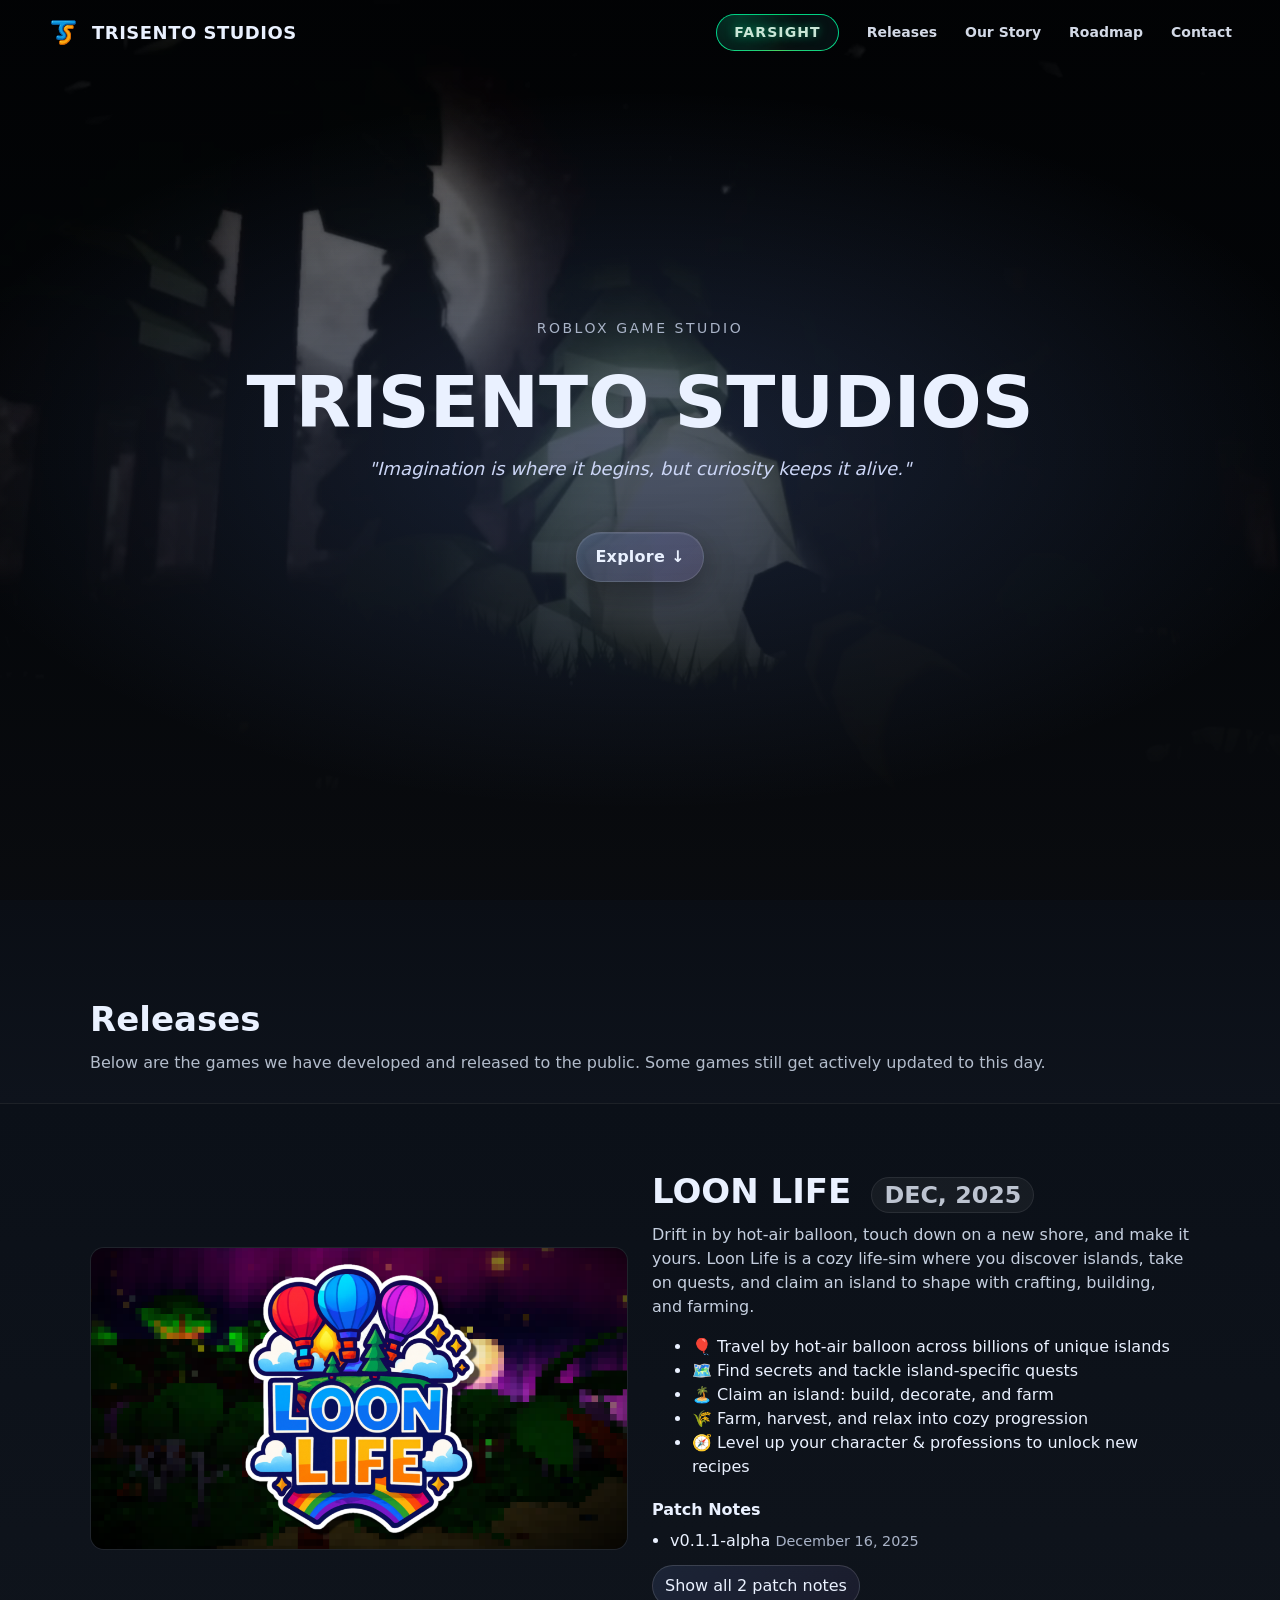
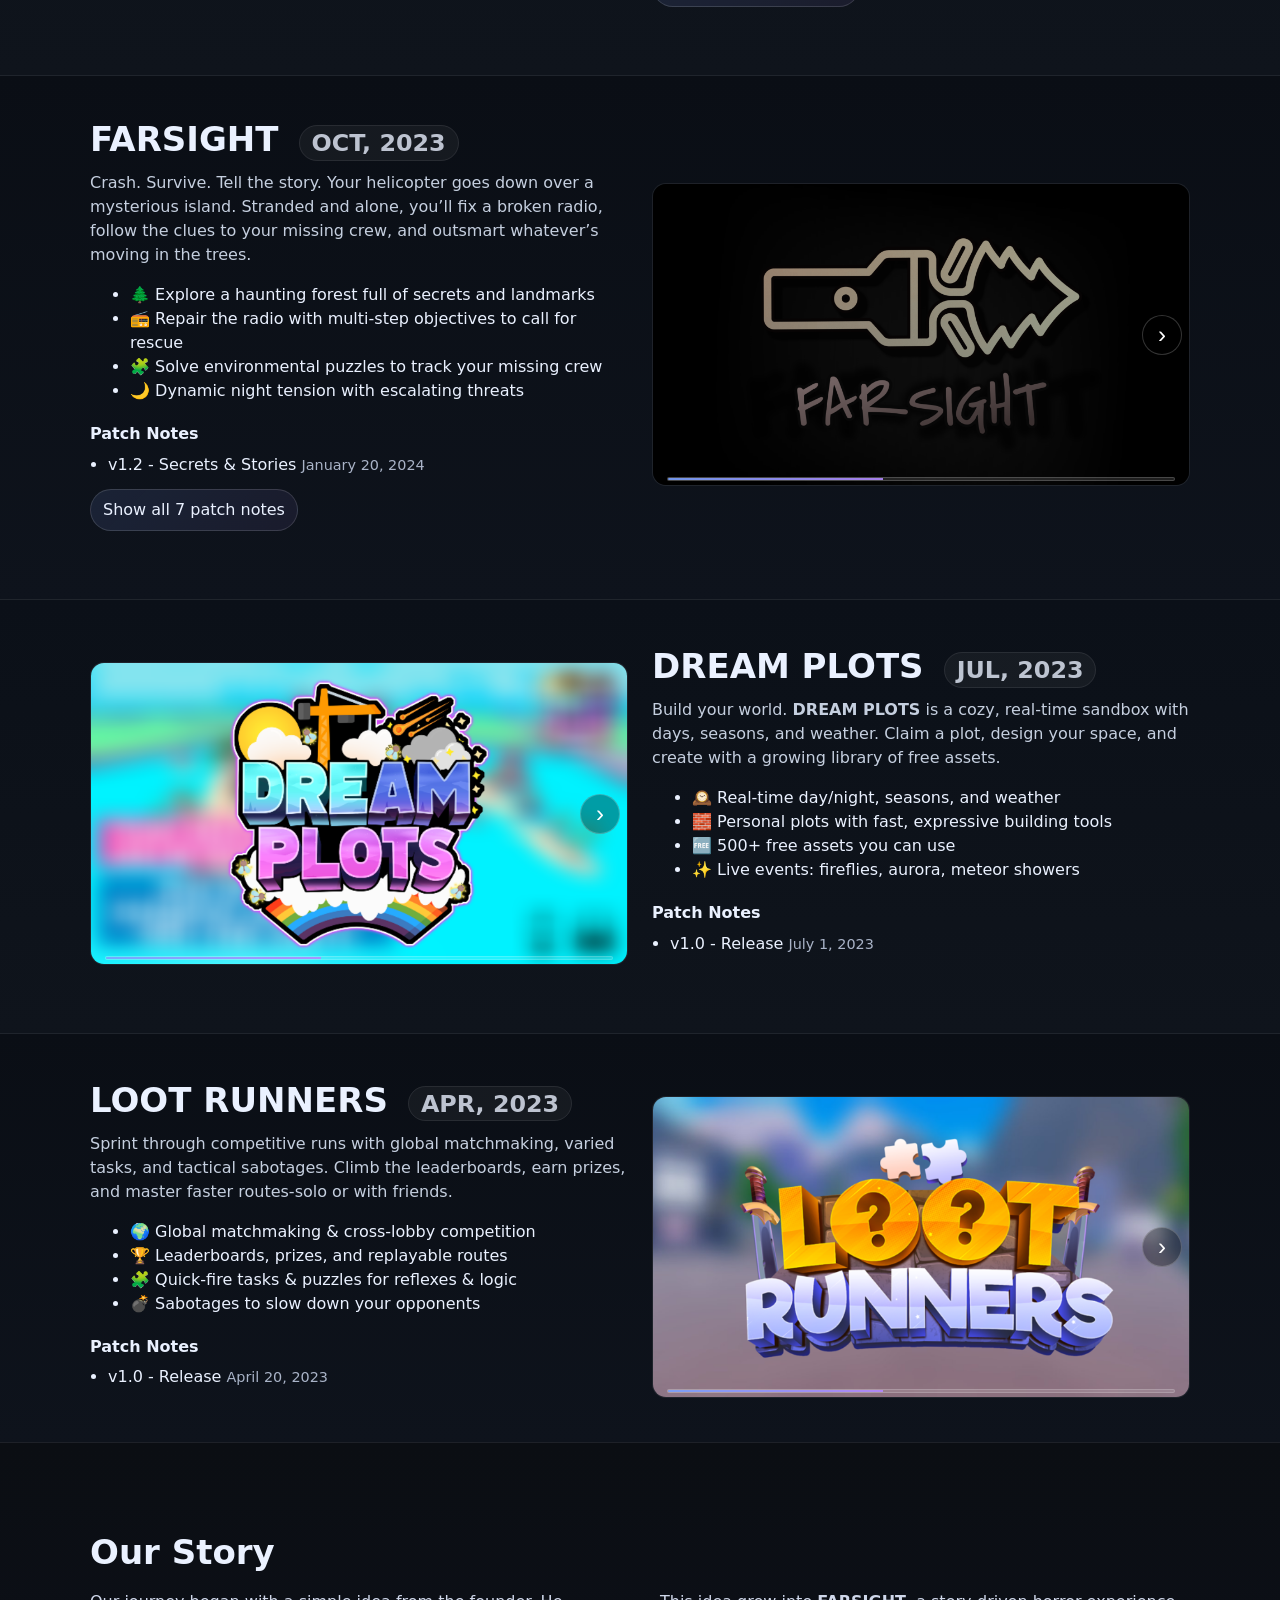
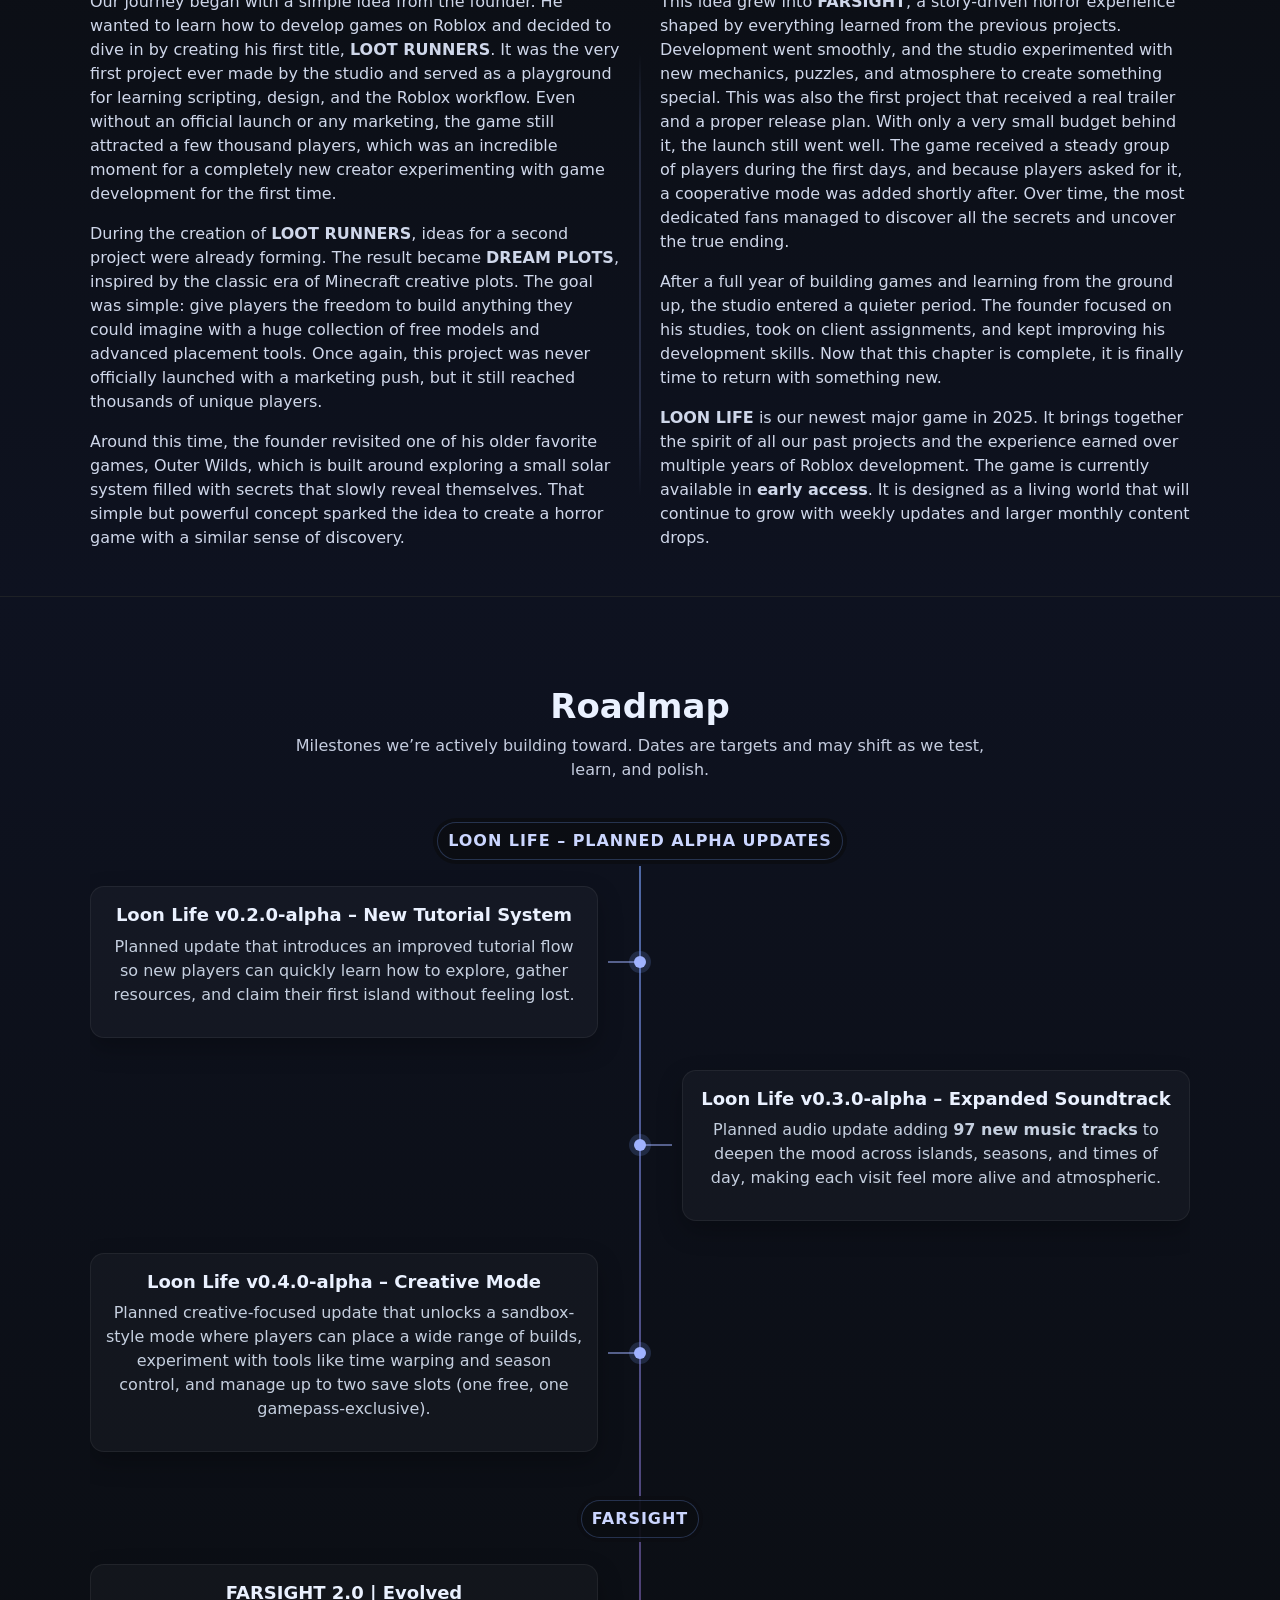
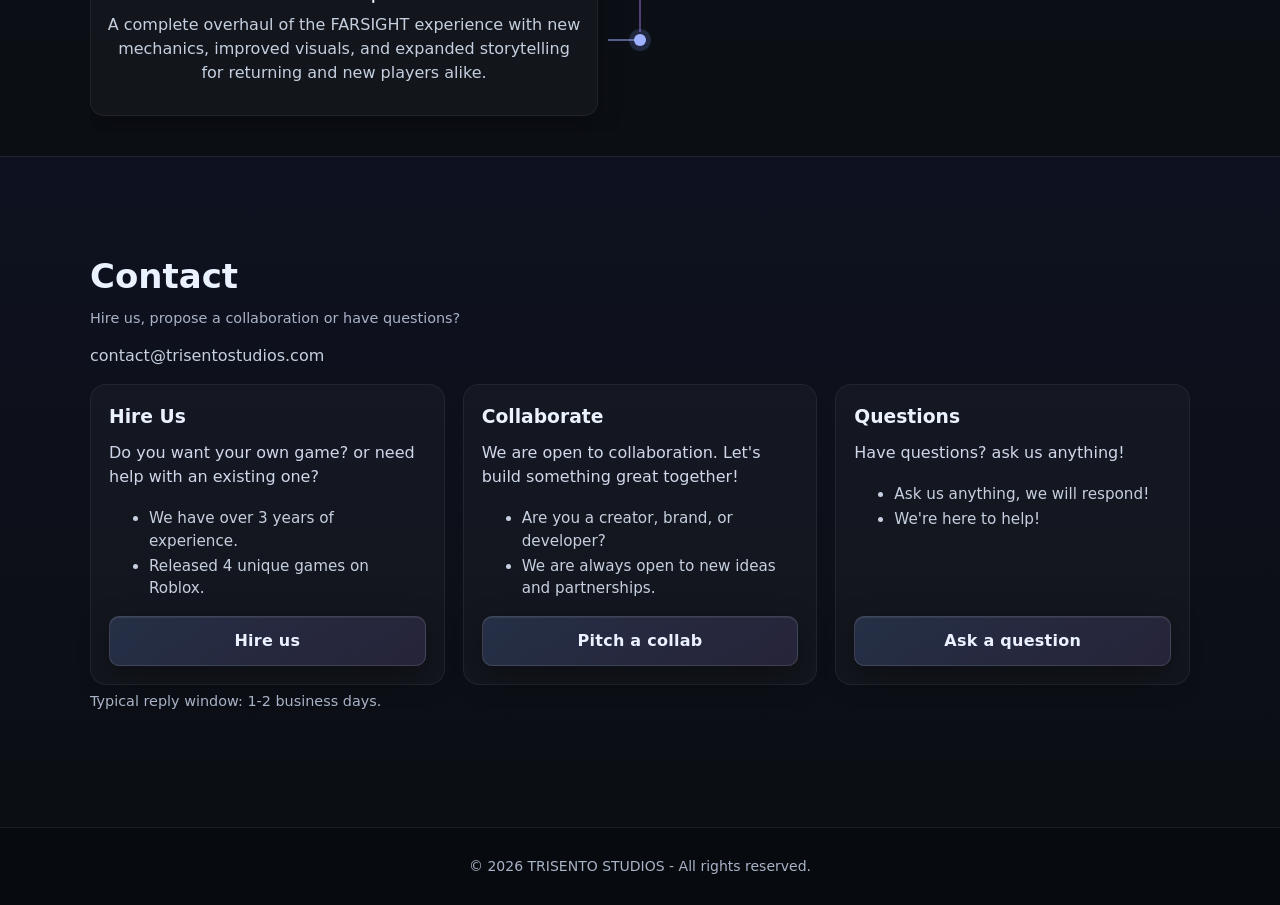
==== commit 9a17c949: "Add countdown bar UI and initial glitch trigger Introduce a floating, responsive countdown bar and e" ====
--- a/index.html
+++ b/index.html
@@ -717,43 +717,42 @@
     </div>
   </div>
 
-  <section id="trailer-teaser" class="trailer-bar countdown-bar">
-    <div class="section-wrap trailer-bar-inner countdown-bar-inner">
-      <div class="trailer-bar-copy countdown-bar-copy">
-        <div class="reveal-kicker">Incoming Transmission</div>
-        <h3 class="trailer-bar-title reveal-title-mini" data-text="FARSIGHT">????????</h3>
-        <p class="trailer-bar-sub">
-          Something is coming. The signal gets stronger every day.
-        </p>
-
-        <a href="farsight/" class="nav-trailer-btn nav-farsight-btn" style="margin-top:10px;">
-          <span class="nav-trailer-label">Investigate →</span>
-        </a>
-      </div>
-
-      <div class="trailer-bar-media countdown-bar-media">
-        <div class="countdown countdown--compact" role="group" aria-label="Countdown">
-          <div class="cd-box">
-            <div class="cd-num" id="cdDays" data-shadow="00">00</div>
-            <div class="cd-label">Days</div>
-          </div>
-          <div class="cd-box">
-            <div class="cd-num" id="cdHours" data-shadow="00">00</div>
-            <div class="cd-label">Hours</div>
-          </div>
-          <div class="cd-box">
-            <div class="cd-num" id="cdMins" data-shadow="00">00</div>
-            <div class="cd-label">Minutes</div>
-          </div>
-          <div class="cd-box">
-            <div class="cd-num" id="cdSecs" data-shadow="00">00</div>
-            <div class="cd-label">Seconds</div>
-          </div>
-        </div>
-      </div>
-    </div>
-  </section>
-
+  <section id="trailer-teaser" class="countdown-bar countdown-bar--stack">
+    <div class="section-wrap countdown-bar-inner">
+
+      <div class="reveal-kicker">Incoming Transmission</div>
+
+      <h3 class="reveal-title-mini" data-text="FARSIGHT">FARSIGHT</h3>
+
+      <p class="trailer-bar-sub">
+        Something is coming. The signal gets stronger every day.
+      </p>
+
+      <div class="countdown countdown--compact" role="group" aria-label="Countdown">
+        <div class="cd-box">
+          <div class="cd-num" id="cdDays" data-shadow="00">00</div>
+          <div class="cd-label">Days</div>
+        </div>
+        <div class="cd-box">
+          <div class="cd-num" id="cdHours" data-shadow="00">00</div>
+          <div class="cd-label">Hours</div>
+        </div>
+        <div class="cd-box">
+          <div class="cd-num" id="cdMins" data-shadow="00">00</div>
+          <div class="cd-label">Minutes</div>
+        </div>
+        <div class="cd-box">
+          <div class="cd-num" id="cdSecs" data-shadow="00">00</div>
+          <div class="cd-label">Seconds</div>
+        </div>
+      </div>
+
+      <a href="farsight/" class="nav-trailer-btn nav-farsight-btn countdown-bar-cta">
+        <span class="nav-trailer-label">Investigate →</span>
+      </a>
+
+    </div>
+  </section>
 
   <footer class="footer">© <span id="year"></span> TRISENTO STUDIOS - All rights reserved.</footer>
 
--- a/farsight/farsight.css
+++ b/farsight/farsight.css
@@ -678,4 +678,71 @@
 
 .countdown-bar .cd-num.glitching {
 	animation: digitGlitch 0.45s steps(2) infinite;
-}+}
+
+.countdown-bar {
+  position: fixed;
+  left: 50%;
+  bottom: clamp(10px, 3vh, 24px);
+  width: min(92vw, 980px);
+  transform: translate3d(-50%, 120%, 0);
+  opacity: 0;
+  pointer-events: none;
+  z-index: 60;
+
+  background: rgba(5, 7, 12, 0.94);
+  backdrop-filter: blur(18px) saturate(140%);
+  -webkit-backdrop-filter: blur(18px) saturate(140%);
+  border-radius: 18px;
+  border: 1px solid rgba(255, 255, 255, .12);
+  box-shadow: 0 18px 45px rgba(0, 0, 0, .75);
+  padding: 14px 14px;
+
+  transition: opacity 0.25s ease, transform 0.25s ease;
+}
+
+.countdown-bar.trailer-bar--visible {
+  opacity: 1;
+  pointer-events: auto;
+  transform: translate3d(-50%, 0, 0);
+}
+
+.countdown-bar--stack .countdown-bar-inner {
+  display: flex;
+  flex-direction: column;
+  align-items: center;
+  text-align: center;
+  gap: 8px;
+}
+
+.countdown-bar--stack .trailer-bar-sub {
+  margin: 0;
+  max-width: 60ch;
+}
+
+.countdown-bar-cta {
+  margin-top: 6px;
+}
+
+@media (max-width: 800px) {
+  .countdown-bar {
+    left: 10px;
+    right: 10px;
+    width: auto;
+    transform: translate3d(0, 120%, 0);
+  }
+
+  .countdown-bar.trailer-bar--visible {
+    transform: translate3d(0, 0, 0);
+  }
+
+  .countdown-bar--stack .countdown--compact {
+    width: 100%;
+    max-width: 520px;
+  }
+
+  .countdown-bar--stack .nav-trailer-btn {
+    width: 100%;
+    justify-content: center;
+  }
+}
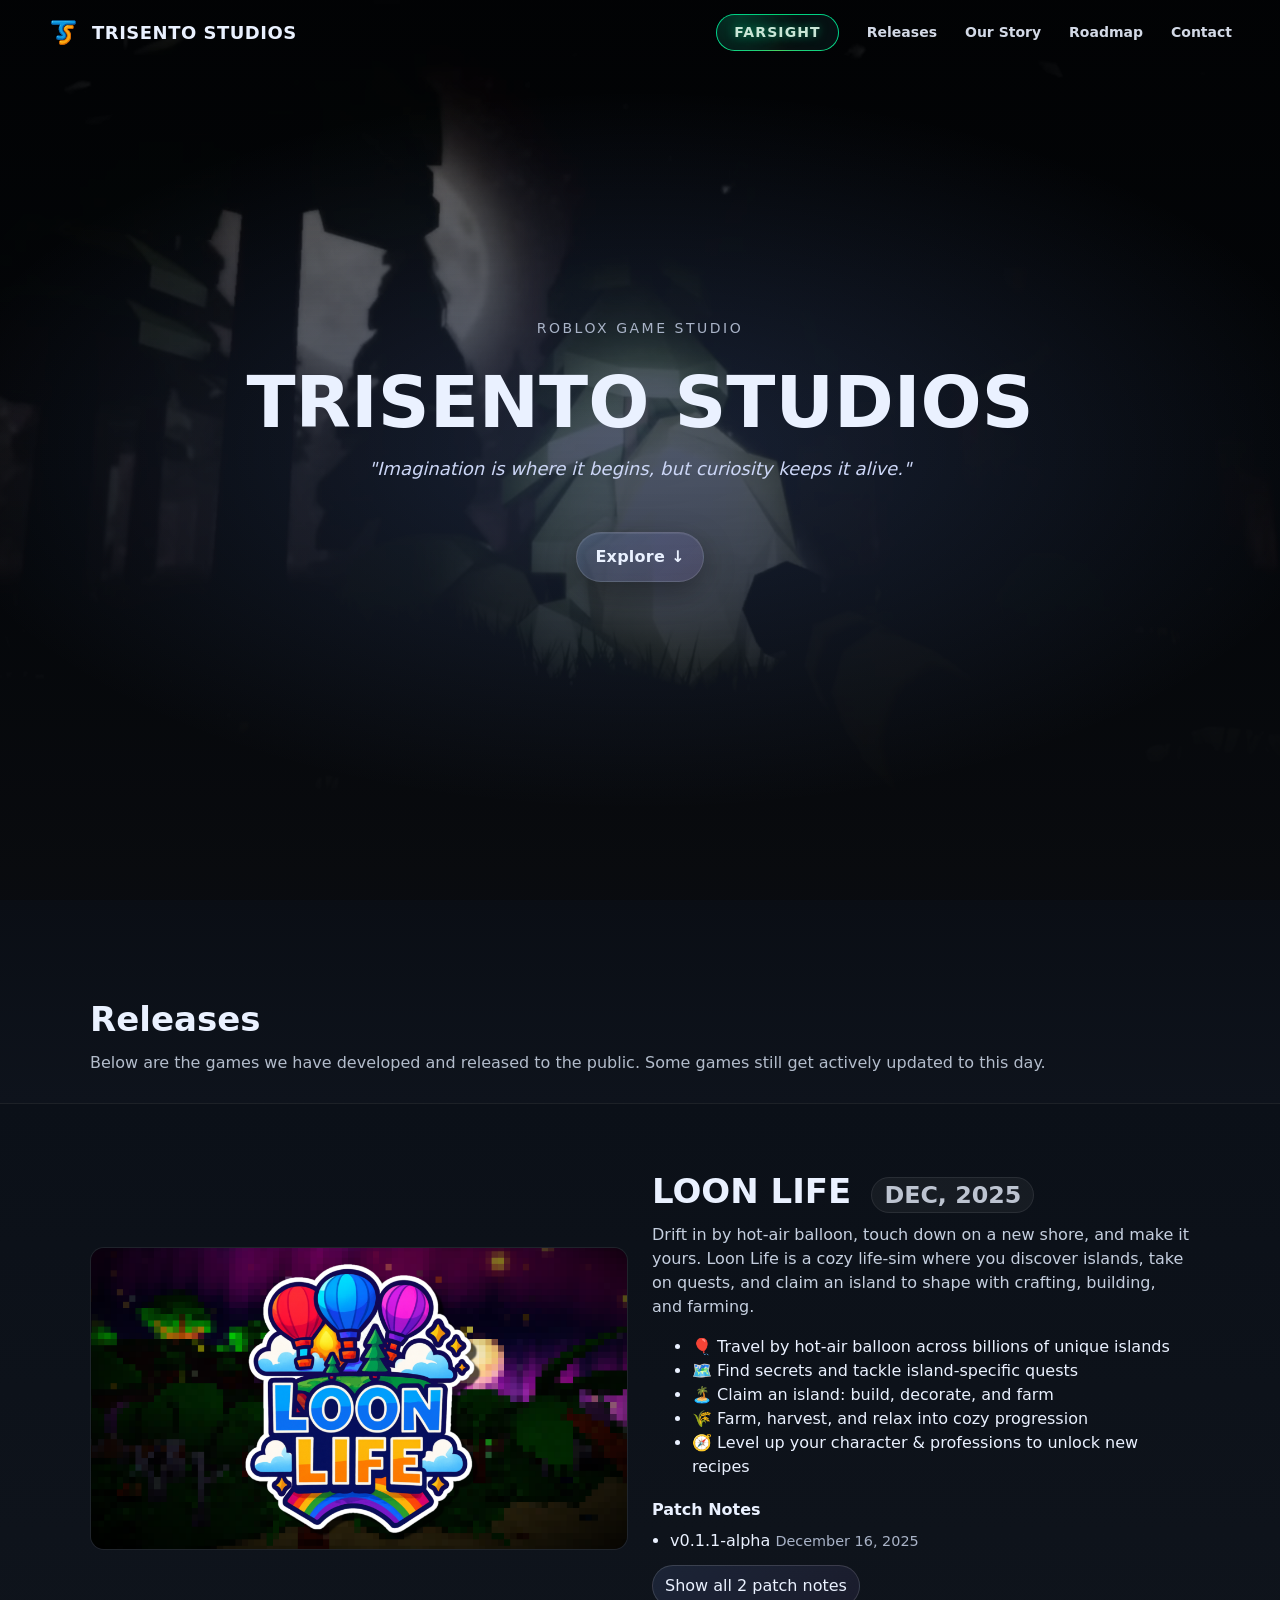
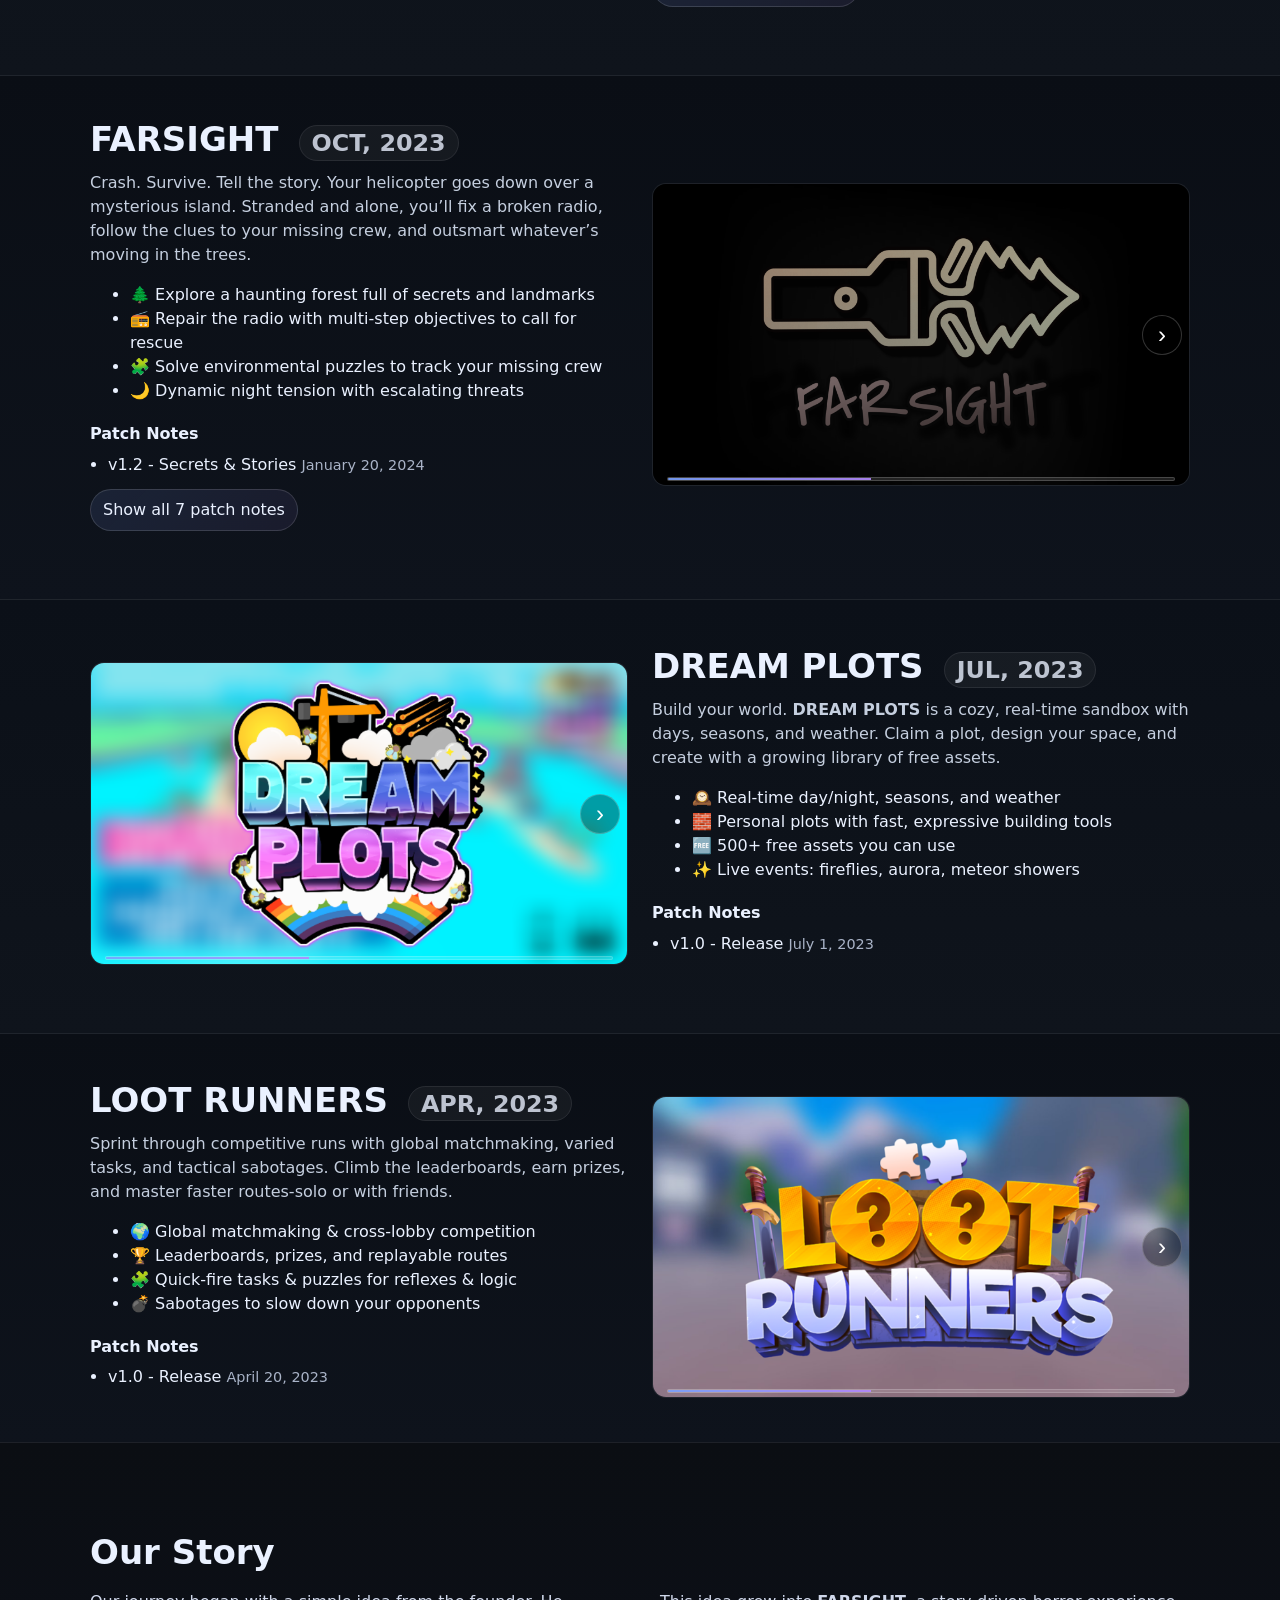
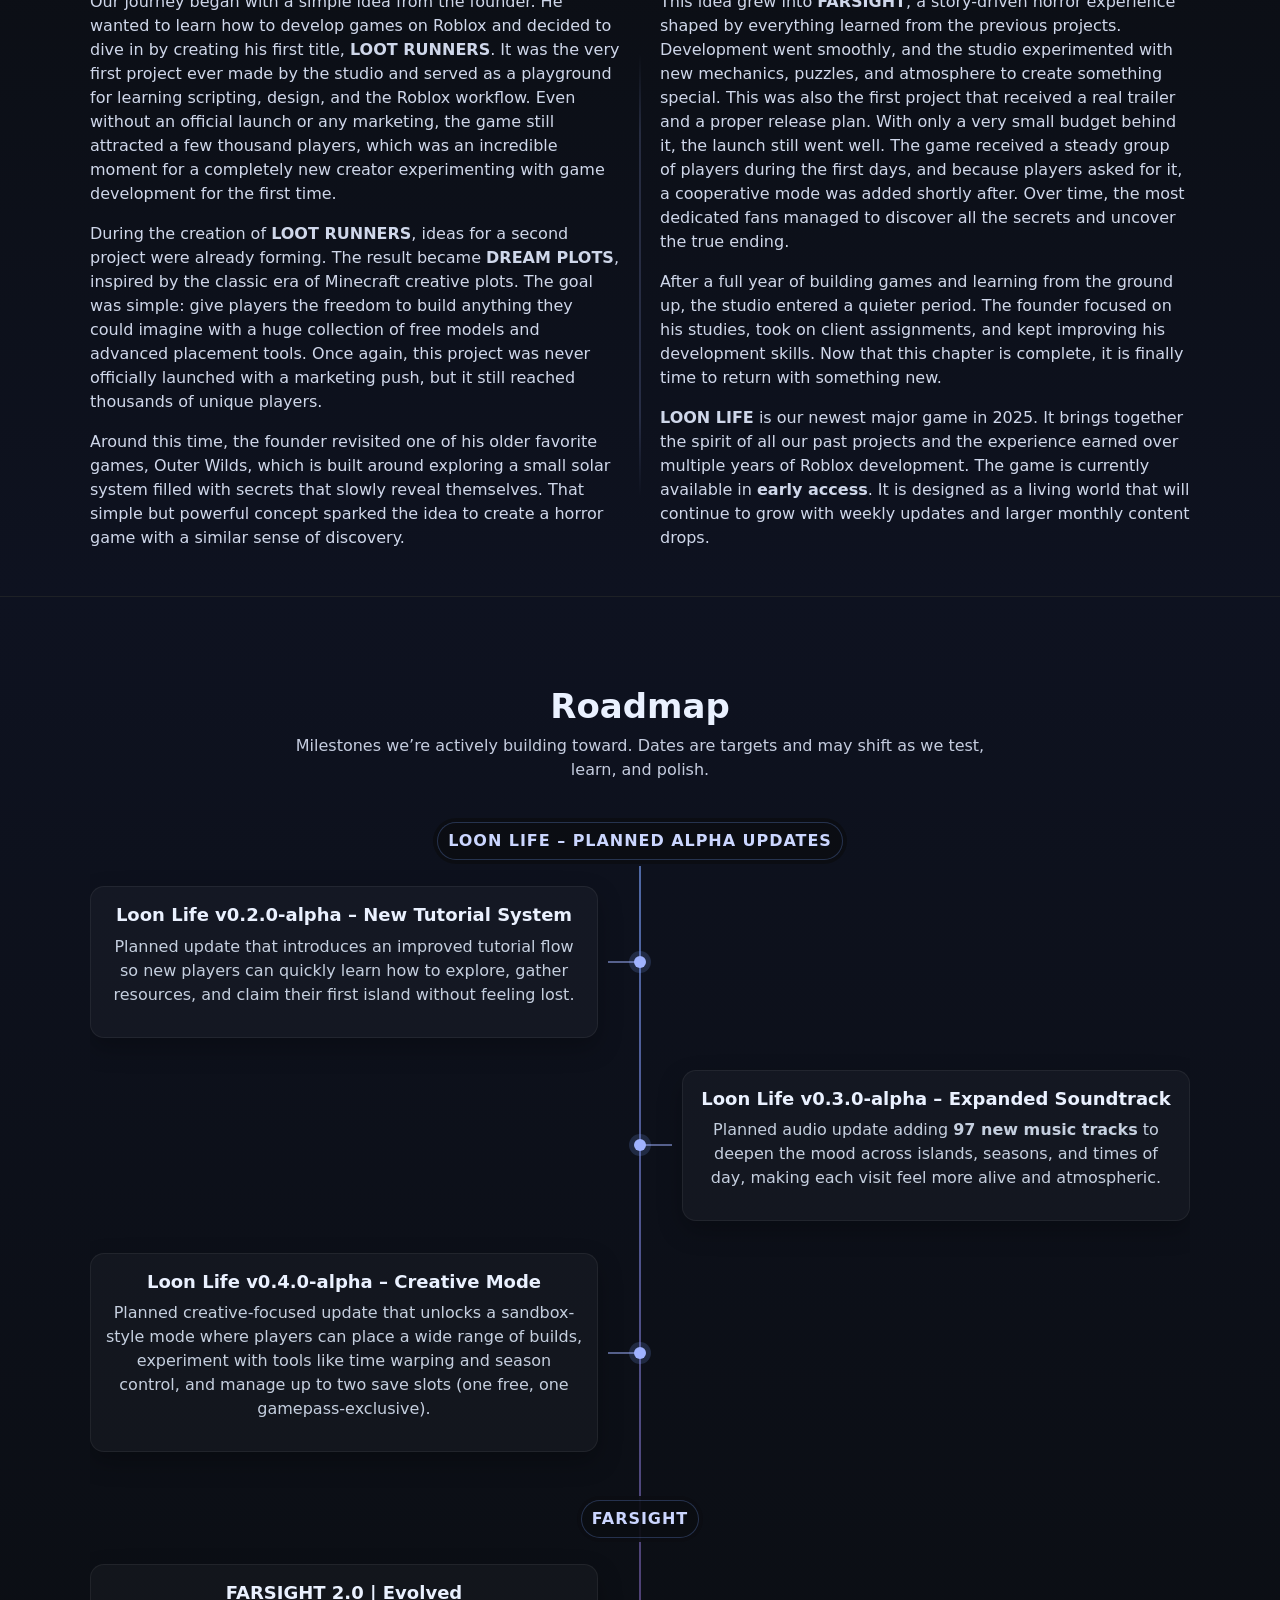
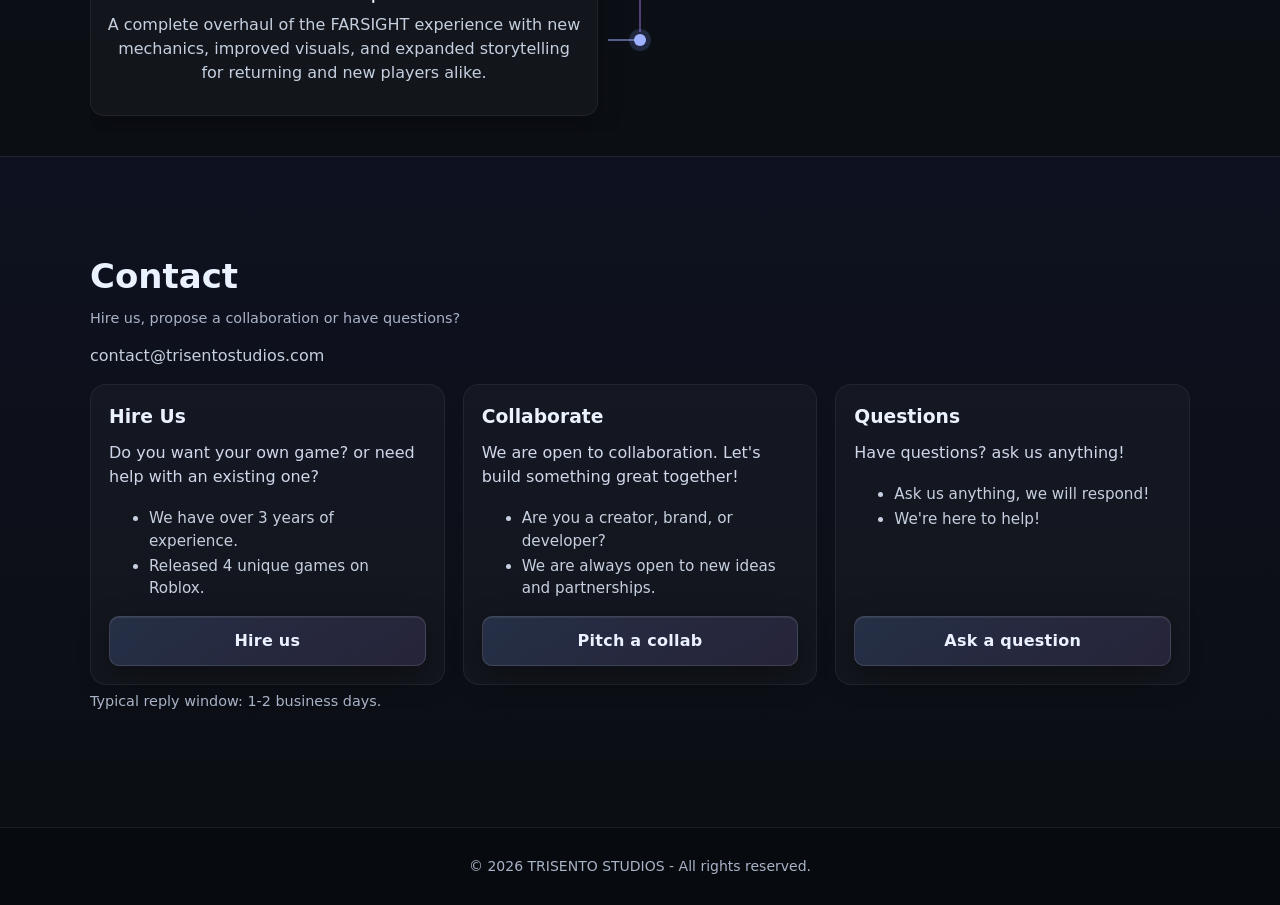
==== commit 42f3b9b2: "Replace FARSIGHT heading with placeholders In index.html the visible H3 content was changed from "FA" ====
--- a/index.html
+++ b/index.html
@@ -722,7 +722,7 @@
 
       <div class="reveal-kicker">Incoming Transmission</div>
 
-      <h3 class="reveal-title-mini" data-text="FARSIGHT">FARSIGHT</h3>
+      <h3 class="reveal-title-mini" data-text="FARSIGHT">????????</h3>
 
       <p class="trailer-bar-sub">
         Something is coming. The signal gets stronger every day.
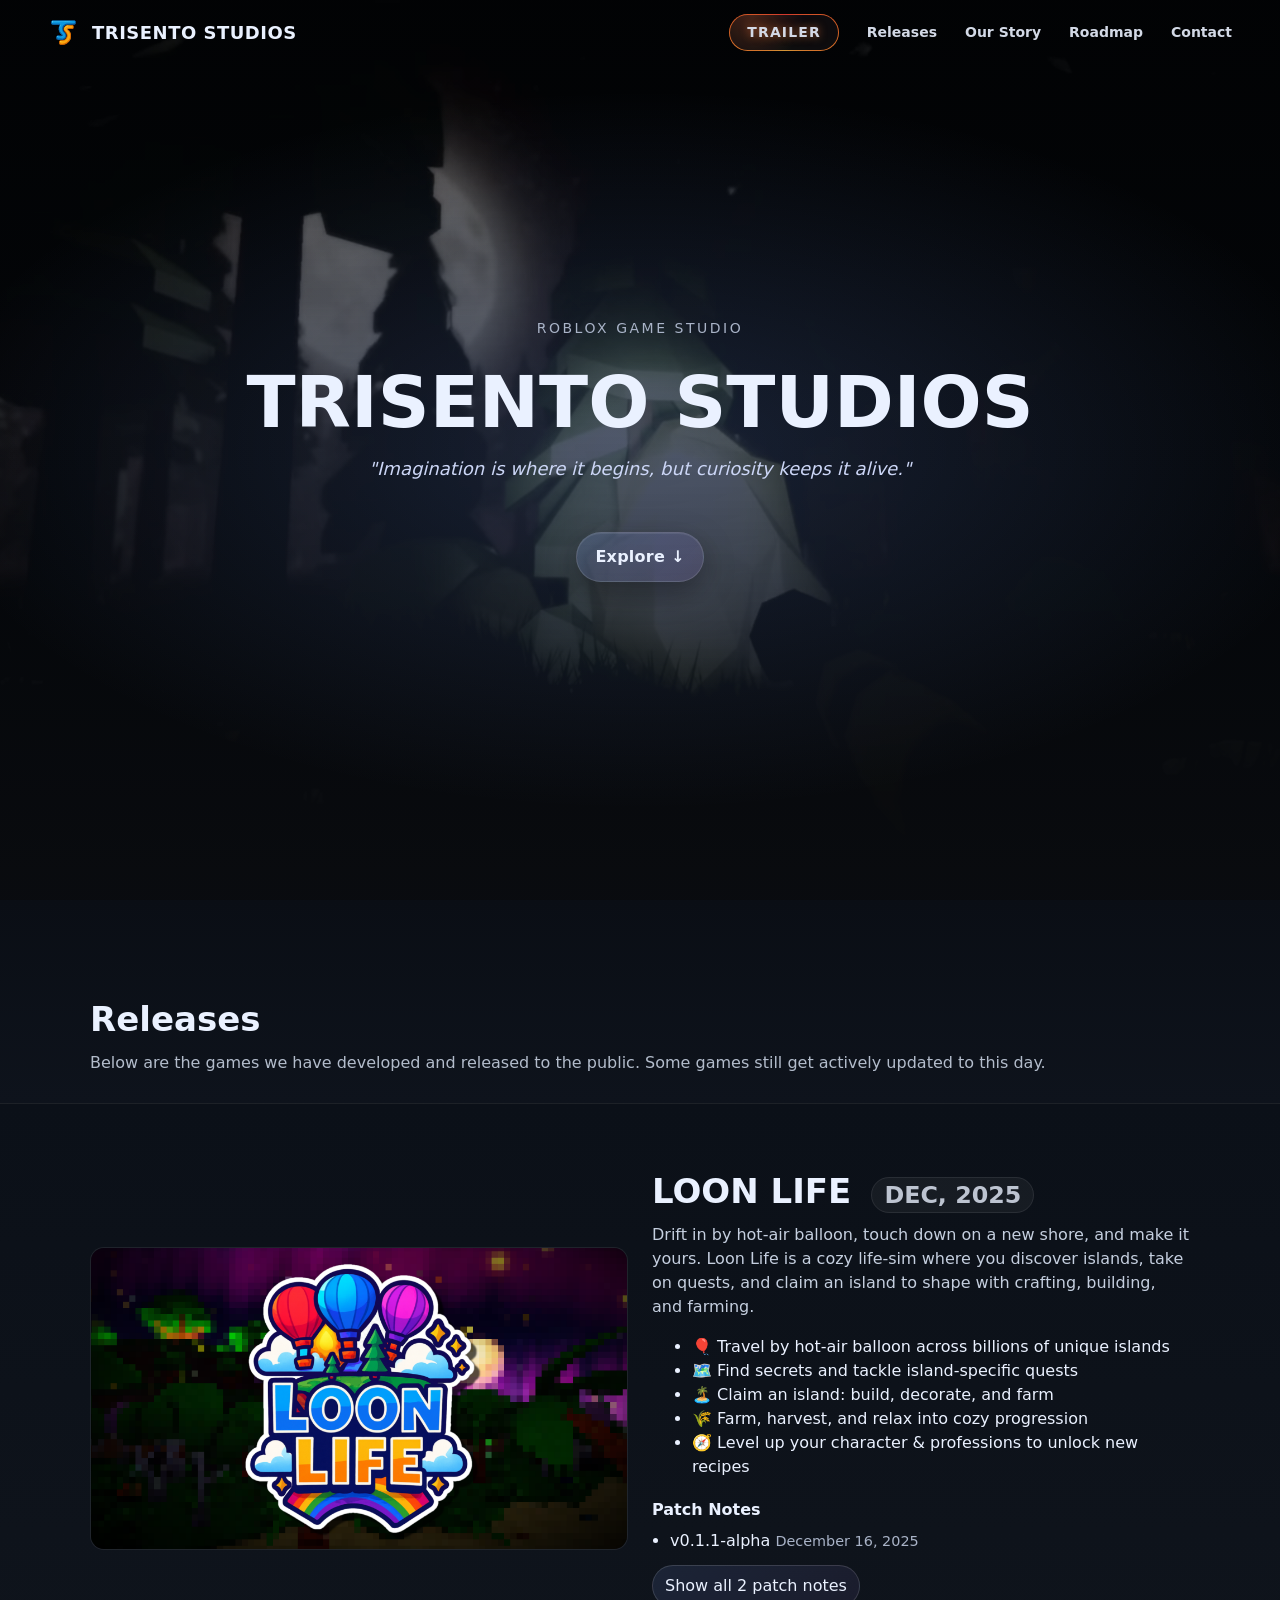
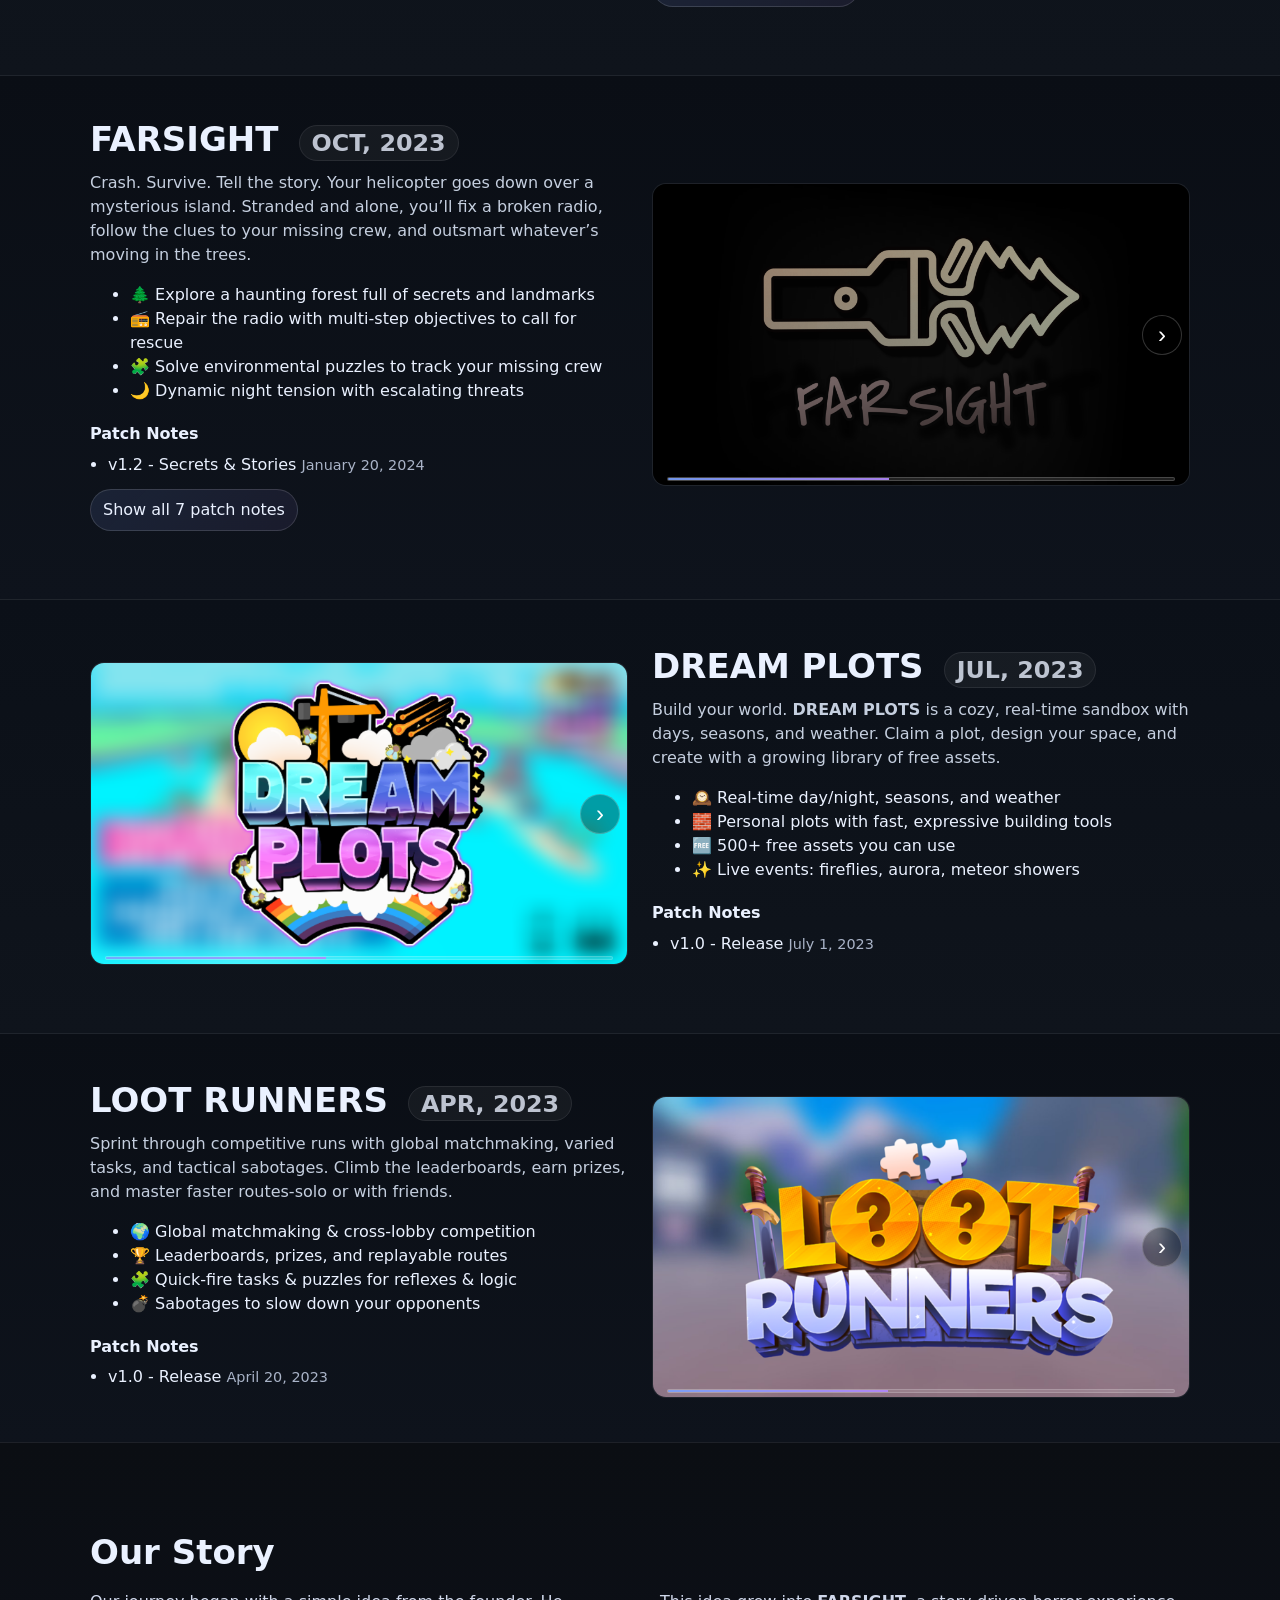
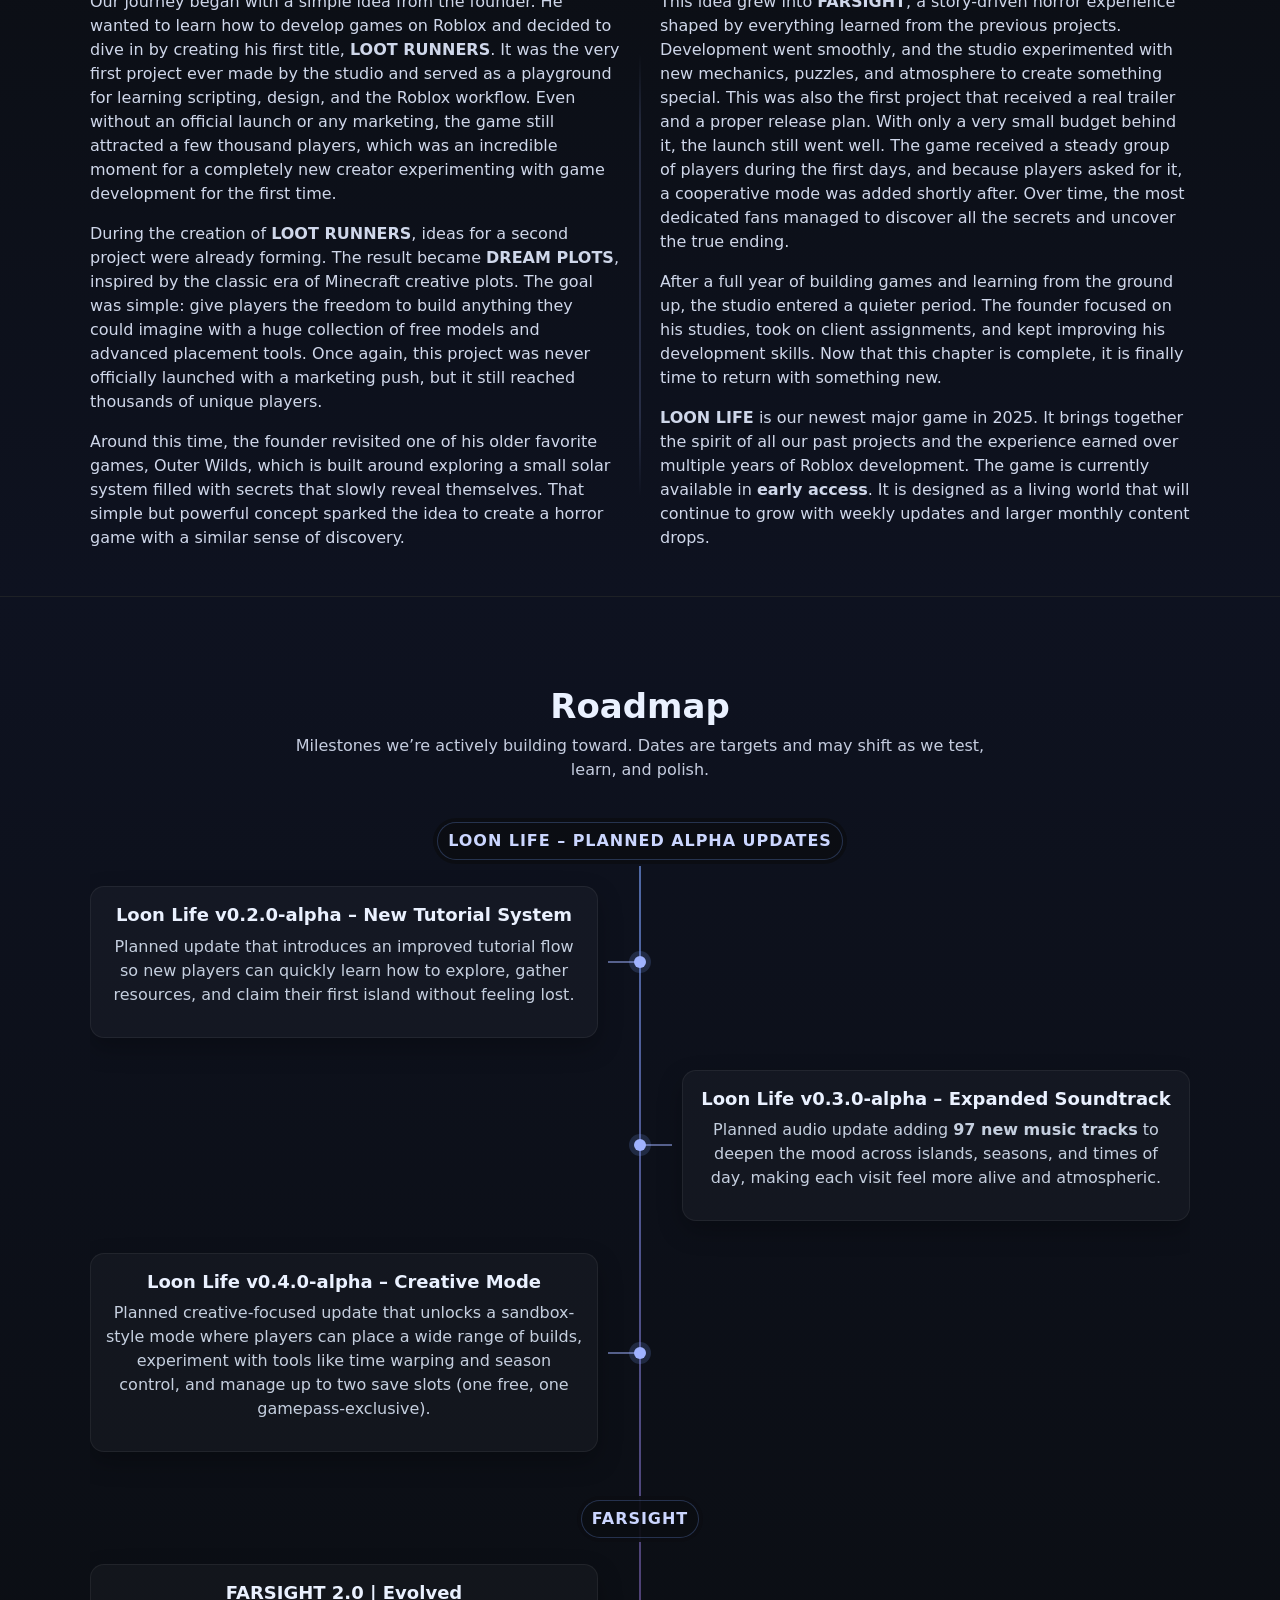
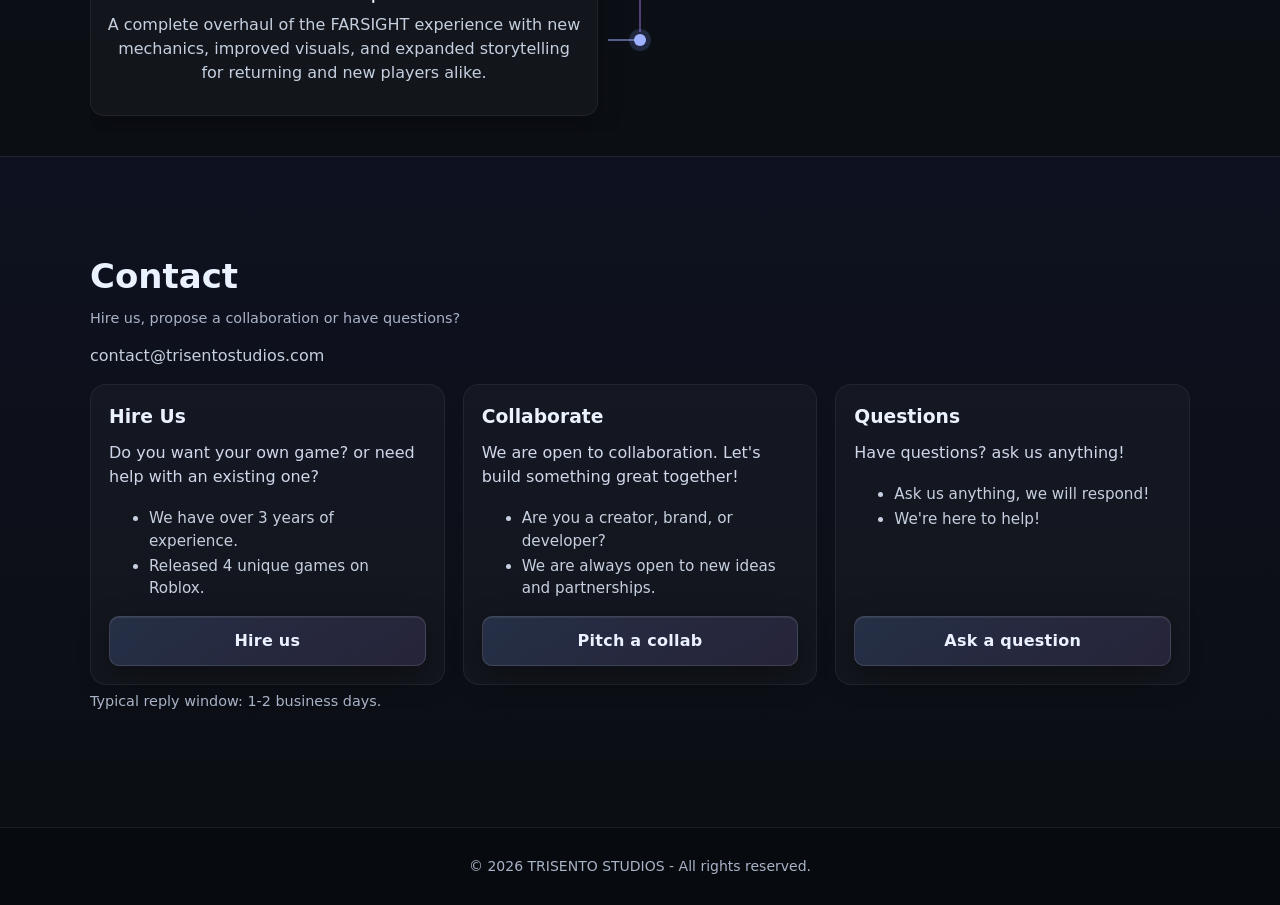
==== commit de5fd542: "Remove FARSIGHT reveal and add trailer UI Remove the FARSIGHT reveal/countdown feature and its asset" ====
--- a/index.html
+++ b/index.html
@@ -9,12 +9,6 @@
     content="TRISENTO STUDIOS - Crafting worlds, shaping stories, and sparking imagination on Roblox." />
   <link rel="icon" type="image/x-icon" href="assets/logo.ico" />
   <link rel="stylesheet" href="css/styles.css" />
-  <link rel="stylesheet" href="farsight/farsight.css" />
-
-  <link rel="preconnect" href="https://fonts.googleapis.com">
-  <link rel="preconnect" href="https://fonts.gstatic.com" crossorigin>
-  <link href="https://fonts.googleapis.com/css2?family=Rubik+Glitch&family=Share+Tech+Mono&display=swap"
-    rel="stylesheet">
 
   <script async src="https://www.googletagmanager.com/gtag/js?id=G-NSSGTGY1LD"></script>
   <script>
@@ -32,8 +26,8 @@
       <span>TRISENTO STUDIOS</span>
     </a>
     <div class="links" id="links">
-      <a href="farsight/" class="nav-trailer-btn nav-farsight-btn">
-        <span class="nav-trailer-label">FARSIGHT</span>
+      <a href="trailer/" class="nav-trailer-btn">
+        <span class="nav-trailer-label">Trailer</span>
       </a>
       <a href="#releases" class="scroll">Releases</a>
       <a href="#story" class="scroll">Our Story</a>
@@ -717,47 +711,34 @@
     </div>
   </div>
 
-  <section id="trailer-teaser" class="countdown-bar countdown-bar--stack">
-    <div class="section-wrap countdown-bar-inner">
-
-      <div class="reveal-kicker">Incoming Transmission</div>
-
-      <h3 class="reveal-title-mini" data-text="FARSIGHT">????????</h3>
-
-      <p class="trailer-bar-sub">
-        Something is coming. The signal gets stronger every day.
-      </p>
-
-      <div class="countdown countdown--compact" role="group" aria-label="Countdown">
-        <div class="cd-box">
-          <div class="cd-num" id="cdDays" data-shadow="00">00</div>
-          <div class="cd-label">Days</div>
-        </div>
-        <div class="cd-box">
-          <div class="cd-num" id="cdHours" data-shadow="00">00</div>
-          <div class="cd-label">Hours</div>
-        </div>
-        <div class="cd-box">
-          <div class="cd-num" id="cdMins" data-shadow="00">00</div>
-          <div class="cd-label">Minutes</div>
-        </div>
-        <div class="cd-box">
-          <div class="cd-num" id="cdSecs" data-shadow="00">00</div>
-          <div class="cd-label">Seconds</div>
-        </div>
-      </div>
-
-      <a href="farsight/" class="nav-trailer-btn nav-farsight-btn countdown-bar-cta">
-        <span class="nav-trailer-label">Investigate →</span>
-      </a>
-
+  <section id="trailer-teaser" class="trailer-bar">
+    <div class="section-wrap trailer-bar-inner">
+      <div class="trailer-bar-copy">
+        <span class="chip">New</span>
+        <span class="chip">Trailer</span>
+        <h3 class="trailer-bar-title">Watch the LOON LIFE trailer</h3>
+        <p class="trailer-bar-sub">
+          A cozy island life-sim experience — discover the world of <strong>LOON LIFE</strong>.
+        </p>
+        <br>
+        <a href="trailer/" class="nav-trailer-btn">
+          <span class="nav-trailer-label">Watch full trailer →</span>
+        </a>
+      </div>
+
+      <div class="trailer-bar-media">
+        <div class="trailer-bar-video">
+          <video autoplay muted loop playsinline preload="metadata" poster="assets/trisento-poster.webp">
+            <source src="assets/loonlife-trailer.webm" type="video/webm" />
+          </video>
+        </div>
+      </div>
     </div>
   </section>
 
   <footer class="footer">© <span id="year"></span> TRISENTO STUDIOS - All rights reserved.</footer>
 
   <script src="js/main.js?v=2" defer></script>
-  <script src="farsight/countdown.js?v=3" defer></script>
 </body>
 
 </html>
--- a/css/styles.css
+++ b/css/styles.css
@@ -2268,135 +2268,22 @@
   margin-top: 10px;
 }
 
-.nav-farsight-btn::before {
-  background: conic-gradient(from 0deg,
-      #00ff88,
-      #00ffaa,
-      #6bff70,
-      #00ffaa,
-      #00ff88) !important;
-}
-
-.nav-farsight-btn::after {
-  background:
-    radial-gradient(circle at 20% 0%, rgba(0, 255, 160, .18), transparent 55%),
-    rgba(7, 10, 15, 0.96) !important;
-  box-shadow: 0 0 18px rgba(0, 255, 160, .28) !important;
-}
-
-.nav-farsight-btn .nav-trailer-label {
-  animation: none !important;
-  text-shadow: 0 0 10px rgba(0, 255, 160, .55) !important;
-  color: #dfffee !important;
-}
-
-.nav-farsight-btn:hover,
-.nav-farsight-btn:focus-visible {
-  box-shadow: 0 0 24px rgba(0, 255, 160, .28) !important;
-}
-
-.countdown-bar-inner {
-  align-items: center;
-}
-
-.countdown-bar-copy {
-  flex: 1 1 auto;
-  min-width: 0;
-}
-
-.countdown-bar-media {
-  flex: 0 0 auto;
-}
-
-.reveal-title-mini {
-  margin: 6px 0 4px;
-  letter-spacing: .08em;
-  text-transform: uppercase;
-}
-
-.countdown--compact {
-  max-width: 520px;
-  margin: 10px 0 0;
-  gap: 8px;
-}
-
-.countdown--compact .cd-box {
-  padding: 10px 8px;
-}
-
-.countdown--compact .cd-num {
-  font-size: clamp(18px, 2.6vw, 28px);
-}
-
-.countdown--compact .cd-label {
-  font-size: 10px;
-  letter-spacing: .14em;
-}
-
-@media (max-width: 640px) {
-  .countdown--compact {
-    grid-template-columns: repeat(4, minmax(0, 1fr));
-    gap: 6px;
-    max-width: 100%;
-  }
-
-  .countdown--compact .cd-box {
-    padding: 10px 6px;
-  }
-
-  .countdown--compact .cd-num {
-    font-size: clamp(16px, 4.8vw, 22px);
-    letter-spacing: .03em;
-  }
-
-  .countdown--compact .cd-label {
-    font-size: 9px;
-  }
-}
-
-.countdown-bar-media {
-  display: flex;
-  justify-content: flex-end;
-  align-items: center;
-}
-
-.countdown--vertical {
-  display: flex;
-  flex-direction: column;
-  gap: 8px;
-  width: 220px;
-  max-width: 100%;
-}
-
-.countdown--vertical .cd-box {
-  width: 100%;
-  display: flex;
-  align-items: baseline;
-  justify-content: space-between;
-  gap: 12px;
-  padding: 10px 12px;
-}
-
-.countdown--vertical .cd-num {
-  font-size: 22px;
-  letter-spacing: .02em;
-}
-
-.countdown--vertical .cd-label {
-  font-size: 10px;
-  letter-spacing: .14em;
-  text-transform: uppercase;
-  opacity: .85;
-}
-
-@media (max-width: 520px) {
-  .countdown--vertical {
-    width: 100%;
-  }
-}
-
-.countdown-bar .countdown--compact {
-  display: grid;
-  grid-template-columns: repeat(4, minmax(0, 1fr));
-  align-items: stretch;
-}+.chip-soon {
+	background: linear-gradient(135deg, #ff7a18, #ff3c00);
+	color: white;
+	font-weight: 600;
+}
+
+.trailer-alpha-play--disabled {
+	background: linear-gradient(135deg, #ff512f, #dd2476);
+	color: white;
+	cursor: not-allowed;
+	opacity: 0.85;
+	box-shadow: none;
+	transform: none;
+}
+
+.trailer-alpha-play--disabled:hover {
+	transform: none;
+	box-shadow: none;
+}
